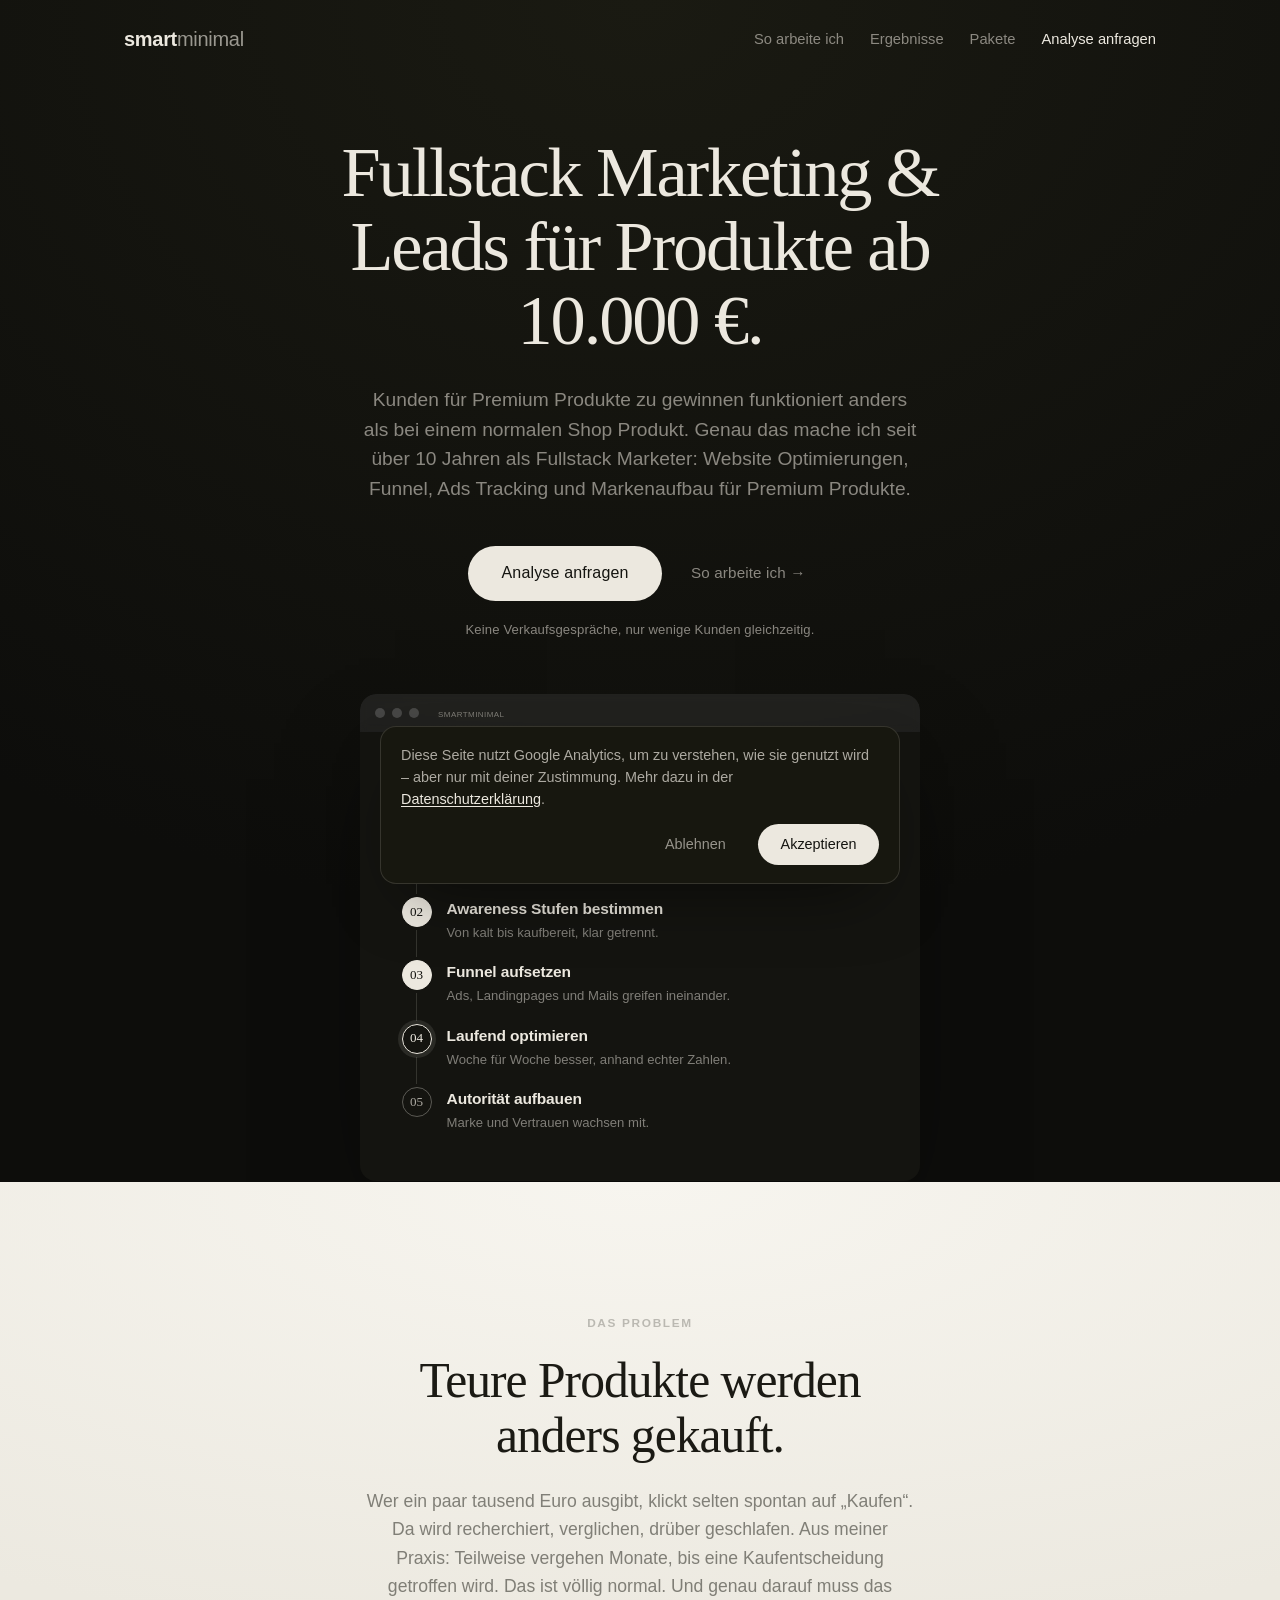
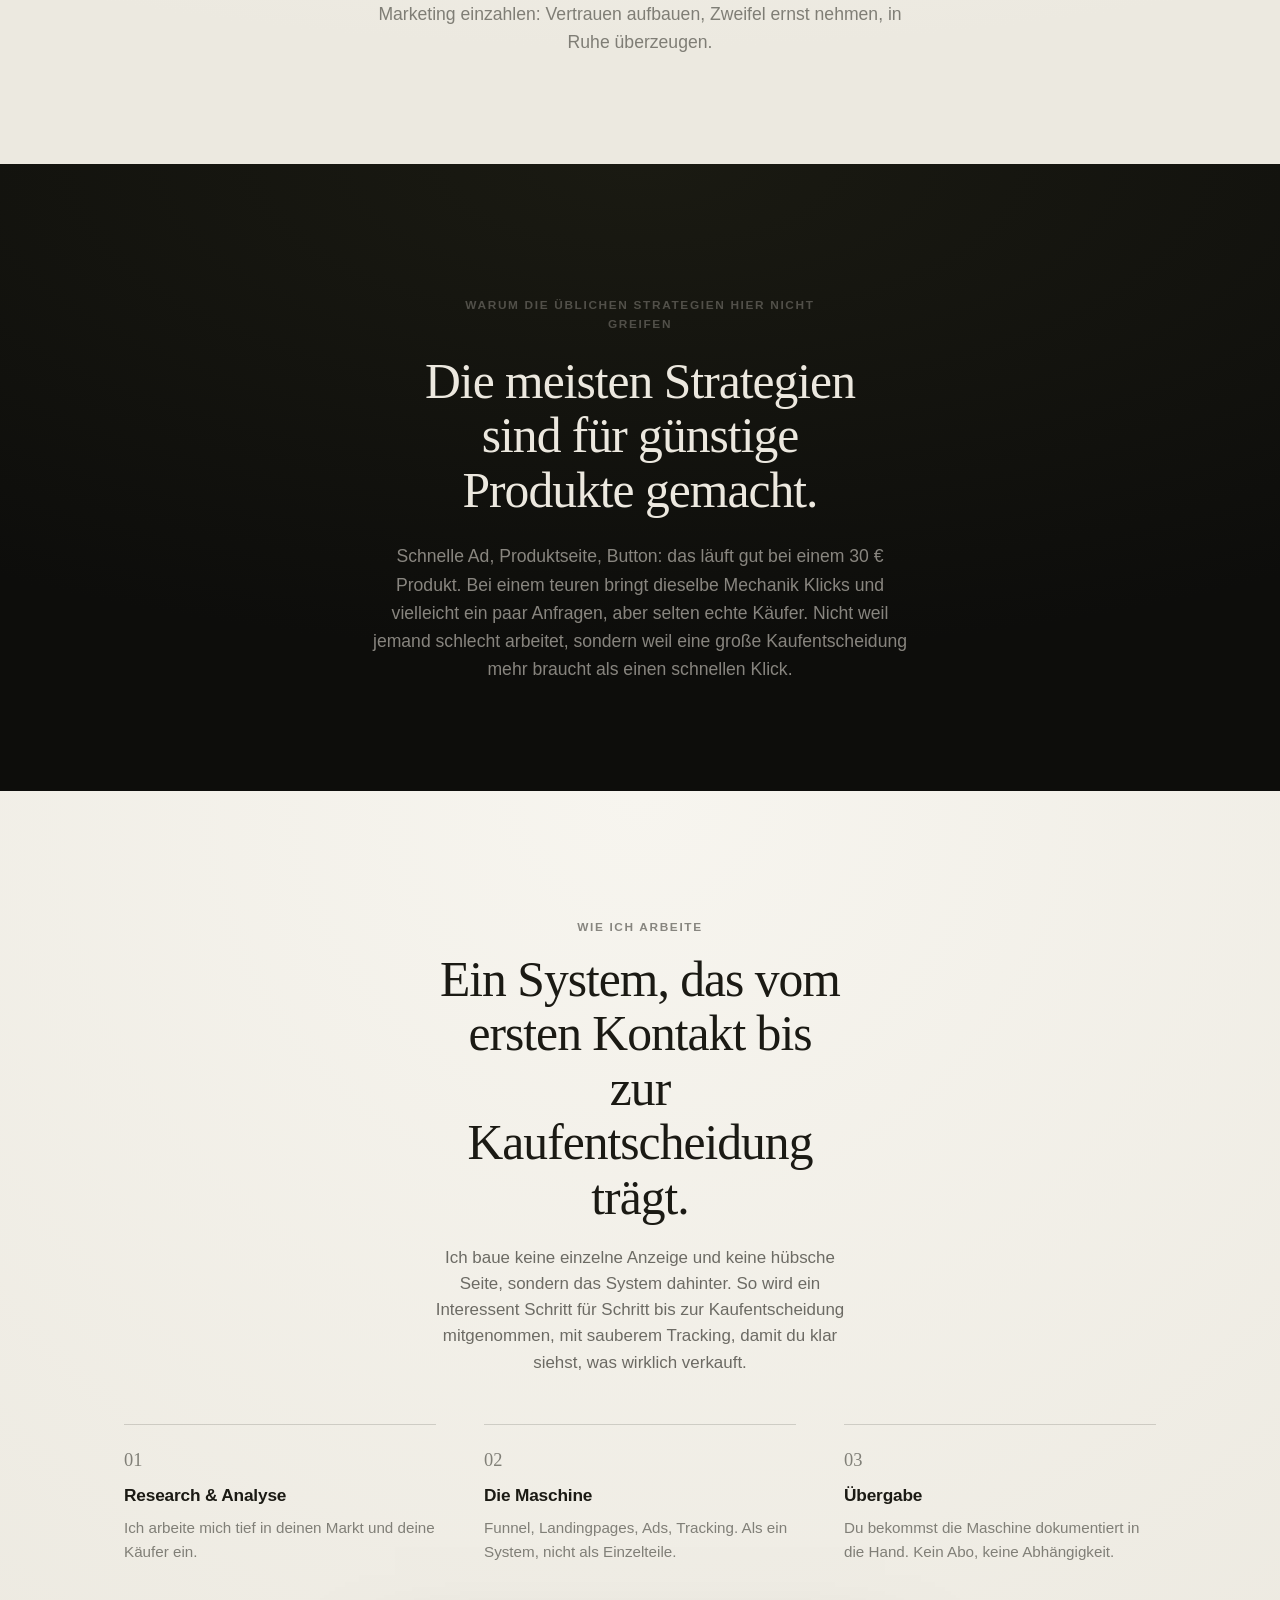
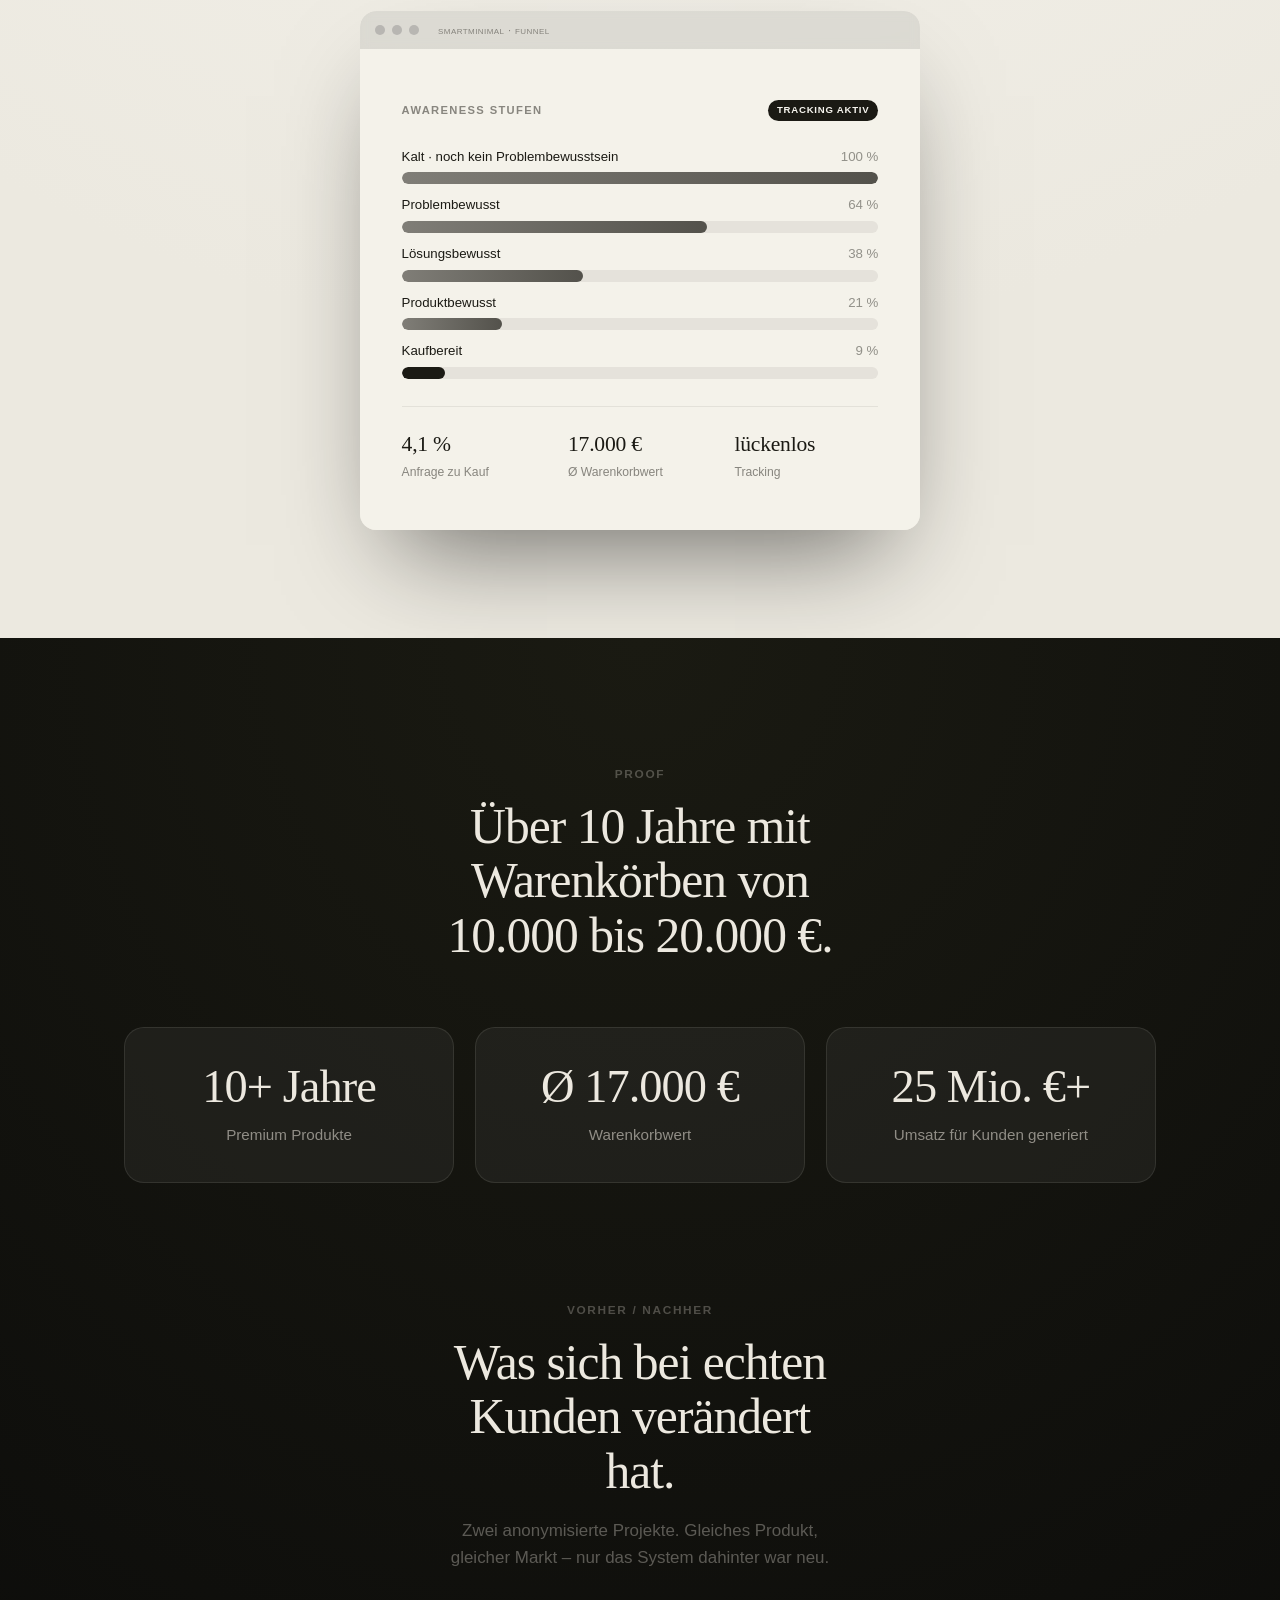
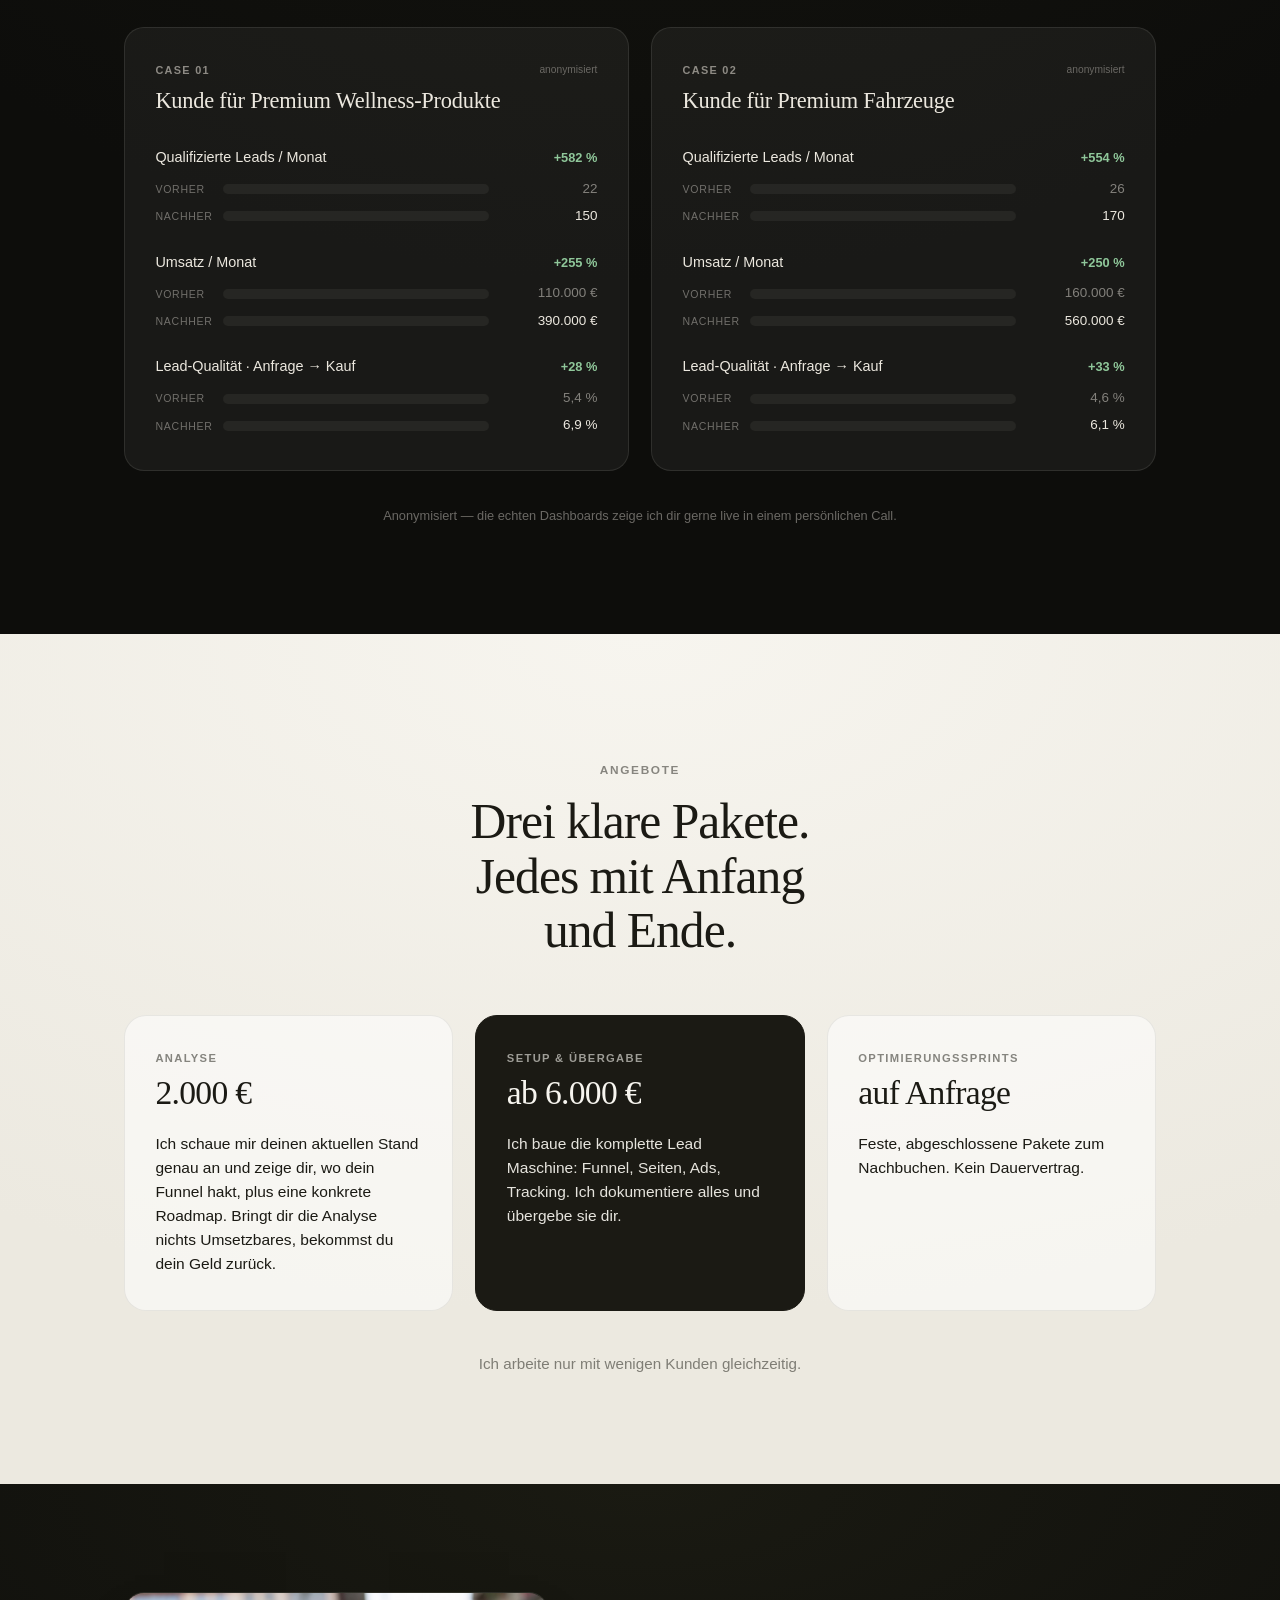
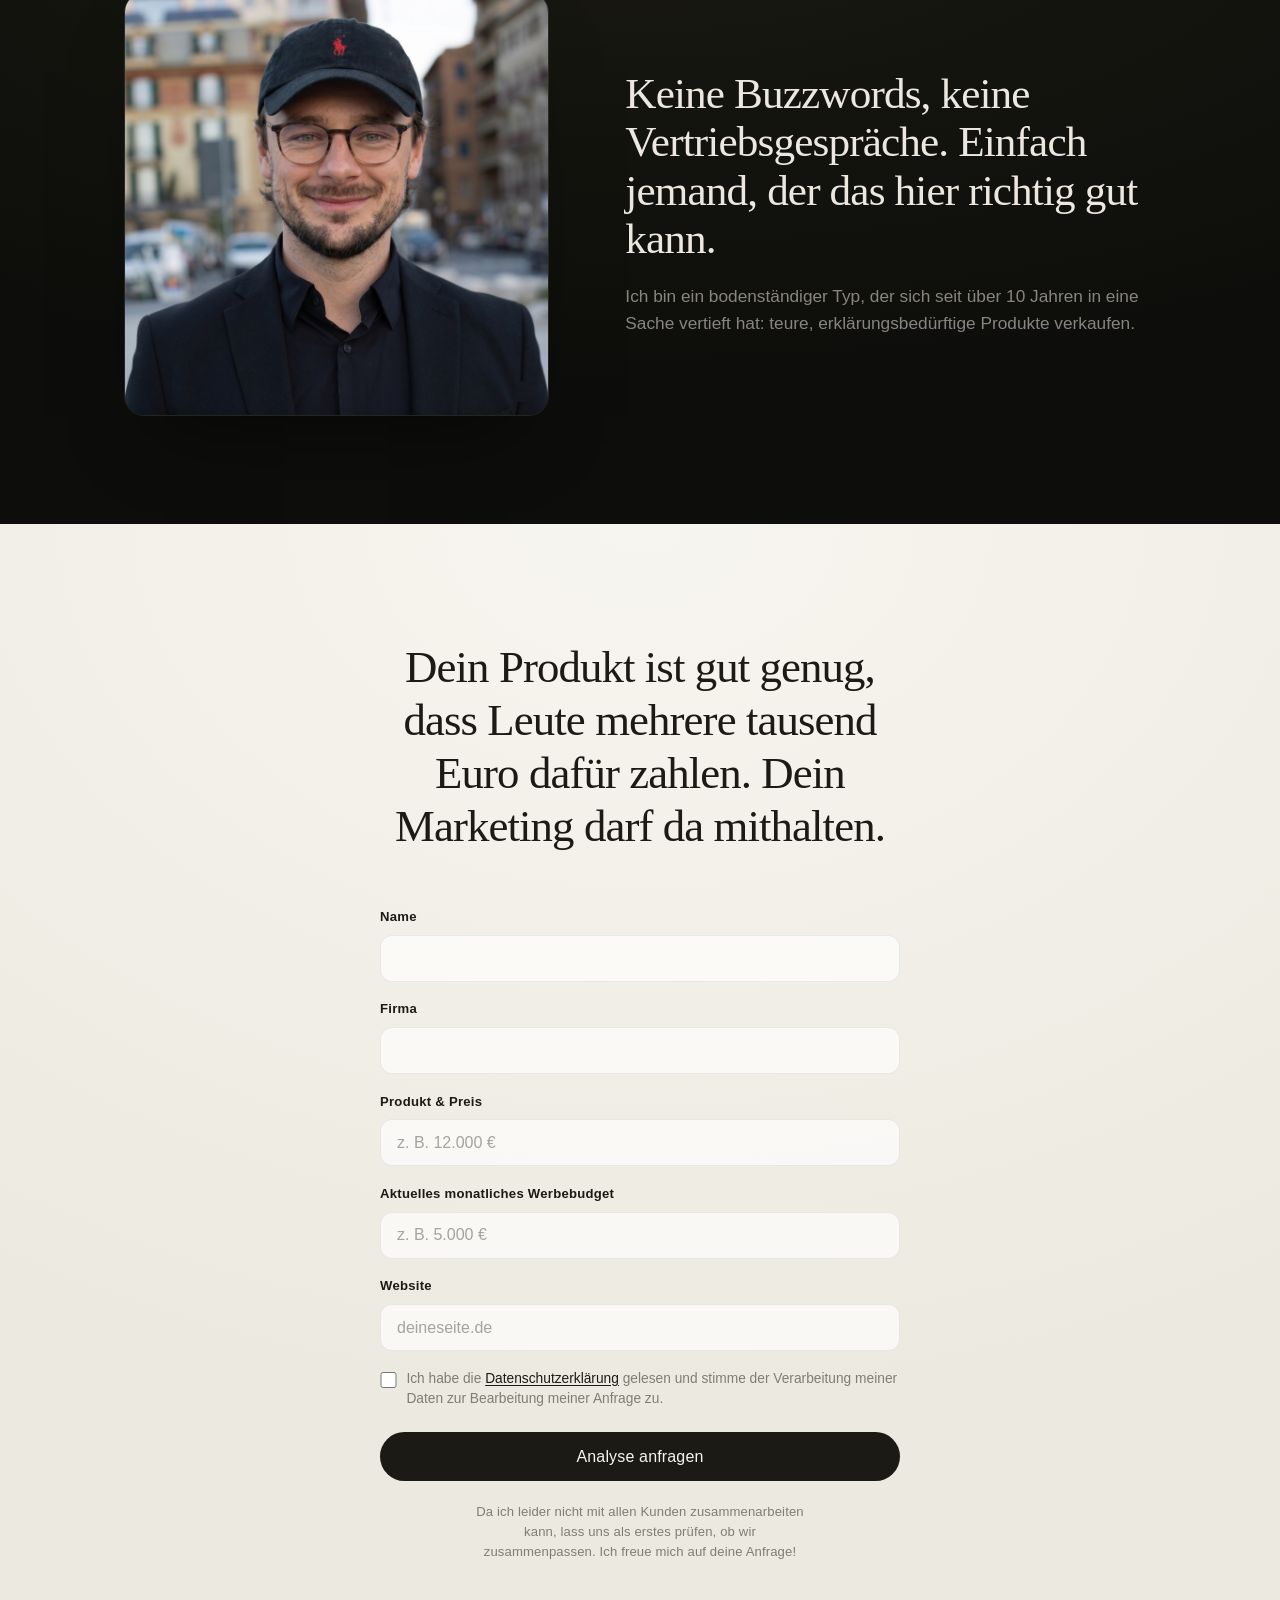
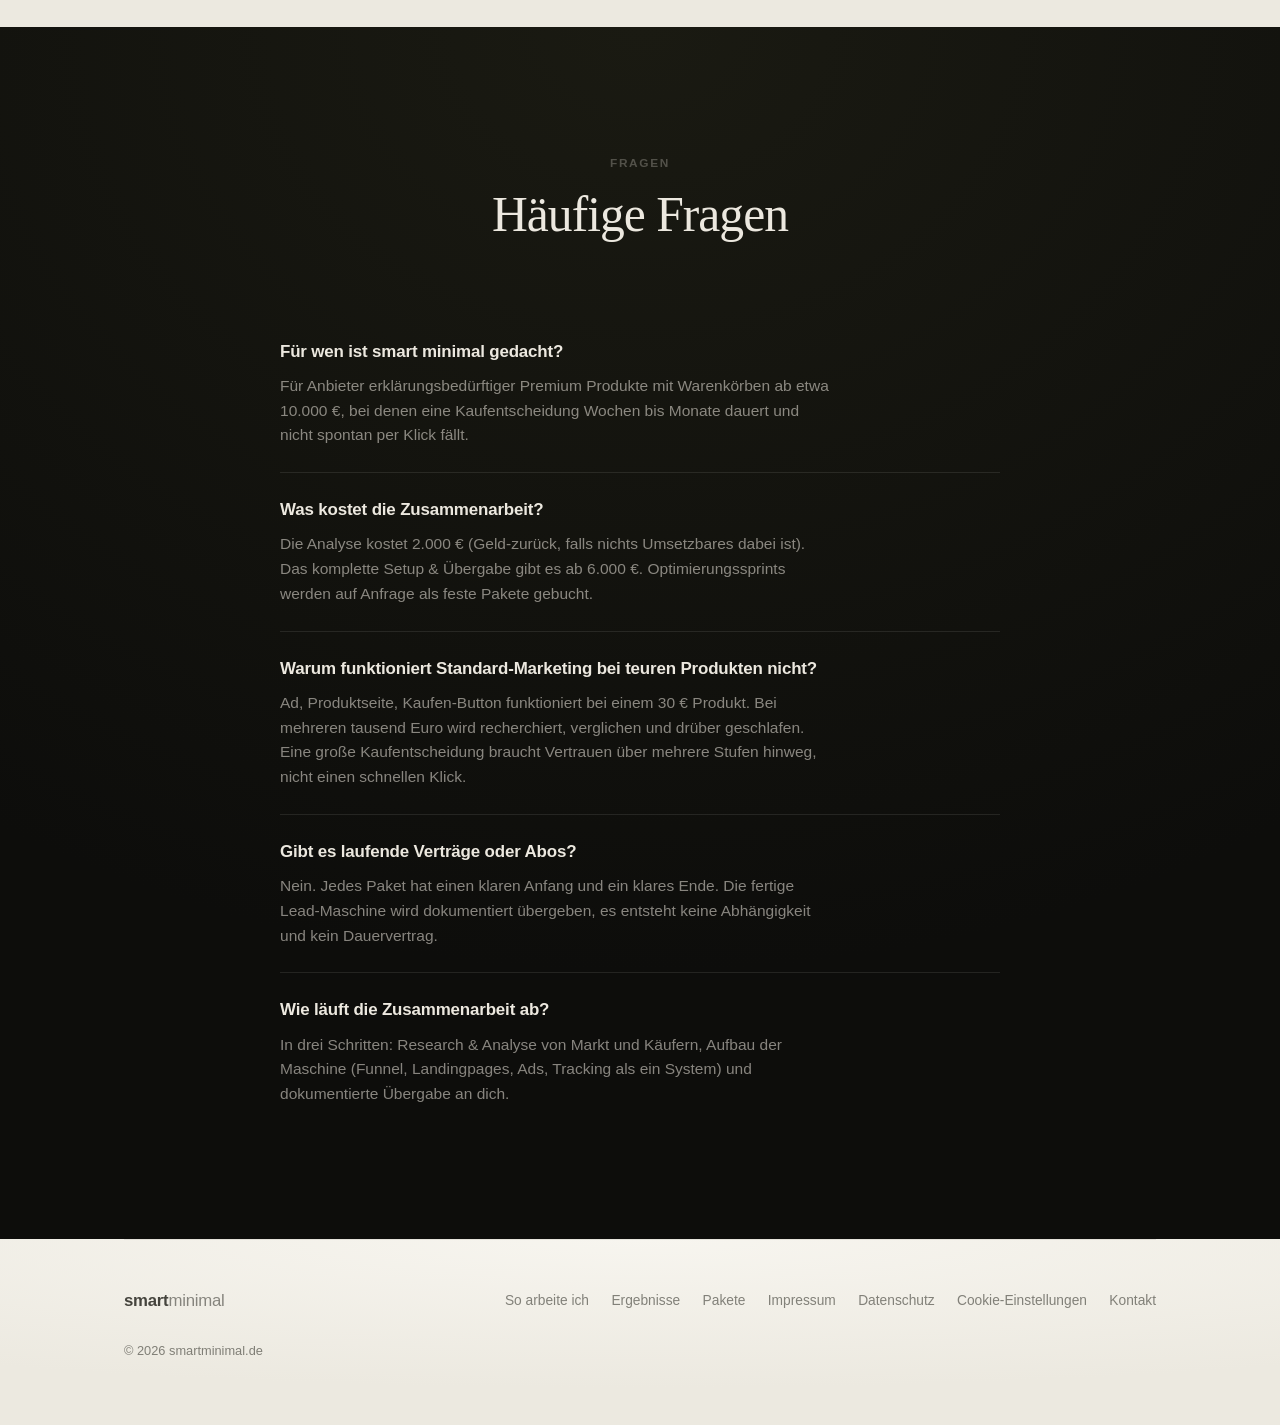
==== index.html @ e188d91b "Case-Studies: konservativere Leadzahlen + dazu passende Umsaetze - Leads konservativer: Wellness 22-" ====
<!DOCTYPE html>
<html lang="de">
  <head>
    <meta charset="UTF-8" />
    <meta name="viewport" content="width=device-width, initial-scale=1.0" />
    <title>smart minimal — Fullstack Marketing & Leads für Produkte ab 10.000 €</title>
    <meta
      name="description"
      content="Fullstack Marketing für Premium Produkte: Funnel, Ads, Tracking und Markenaufbau als ein System statt als Einzelteile. Seit über 10 Jahren auf Premium Produkte spezialisiert. Wenige Kunden, kein Anzug, keine Buzzwords."
    />
    <meta name="theme-color" content="#0d0d0b" />
    <meta name="author" content="Sergej Markwart" />
    <meta name="robots" content="index, follow, max-image-preview:large" />

    <meta property="og:type" content="website" />
    <meta property="og:site_name" content="smart minimal" />
    <meta property="og:locale" content="de_DE" />
    <meta property="og:title" content="smart minimal — Fullstack Marketing & Leads für Produkte ab 10.000 €" />
    <meta
      property="og:description"
      content="Premium Produkte verkaufen sich anders. Funnel, Ads, Tracking und Markenaufbau als ein System. Seit über 10 Jahren auf Premium Produkte spezialisiert."
    />
    <meta property="og:url" content="https://smartminimal.de/" />
    <meta property="og:image" content="https://smartminimal.de/assets/og.png" />
    <meta property="og:image:width" content="1200" />
    <meta property="og:image:height" content="630" />
    <meta property="og:image:alt" content="smart minimal — Fullstack Marketing & Leads für Produkte ab 10.000 €" />
    <meta name="twitter:card" content="summary_large_image" />
    <meta name="twitter:title" content="smart minimal — Fullstack Marketing & Leads für Produkte ab 10.000 €" />
    <meta name="twitter:description" content="Funnel, Ads, Tracking und Markenaufbau als ein System. Seit über 10 Jahren auf Premium Produkte spezialisiert." />
    <meta name="twitter:image" content="https://smartminimal.de/assets/og.png" />

    <link rel="canonical" href="https://smartminimal.de/" />

    <link rel="icon" href="/assets/favicon.svg" type="image/svg+xml" />
    <link rel="icon" href="/assets/favicon-32.png" sizes="32x32" type="image/png" />
    <link rel="apple-touch-icon" href="/assets/apple-touch-icon.png" />
    <link rel="manifest" href="/site.webmanifest" />

    <style>
      :root {
        --sans: -apple-system, "SF Pro Text", "Segoe UI", Roboto, Helvetica,
          Arial, sans-serif;
        --serif: "New York", "Iowan Old Style", "Palatino Linotype", Palatino,
          Georgia, ui-serif, serif;

        /* paper band */
        --p-ink: #1b1a14;
        --p-muted: rgba(27, 26, 20, 0.52);
        --p-line: rgba(27, 26, 20, 0.08);
        --p-card: rgba(255, 255, 255, 0.55);
        --p-bgc: #f7f5ef;

        /* dark band */
        --d-fg: #ece8df;
        --d-muted: rgba(236, 232, 223, 0.55);
        --d-line: rgba(236, 232, 223, 0.1);
        --d-card: rgba(255, 255, 255, 0.05);
        --d-bgc: #17170f;
      }

      * { box-sizing: border-box; margin: 0; padding: 0; }
      html { scroll-behavior: smooth; }
      body {
        background: #0d0d0b;
        font-family: var(--sans);
        -webkit-font-smoothing: antialiased;
        text-rendering: optimizeLegibility;
        line-height: 1.55;
        overflow-x: hidden;
      }

      .inner { max-width: 1080px; margin: 0 auto; padding: 0 24px; width: 100%; }

      /* ---------- Bands ---------- */
      .band { position: relative; }
      .band.dark {
        background: radial-gradient(120% 100% at 50% 0%, #1a1a12 0%, #0d0d0b 78%);
        color: var(--d-fg);
      }
      .band.paper {
        background: radial-gradient(120% 100% at 50% 0%, #f7f5ef 0%, #ece9e0 80%);
        color: var(--p-ink);
      }

      /* ---------- Logo wordmark ---------- */
      .logo {
        font-family: var(--sans);
        font-weight: 600;
        letter-spacing: -0.015em;
        user-select: none;
        text-decoration: none;
        color: inherit;
        display: inline-block;
      }
      .logo .soft { font-weight: 500; opacity: 0.62; }

      /* ---------- Nav ---------- */
      .nav {
        display: flex;
        align-items: center;
        justify-content: space-between;
        padding: 24px 0 0;
      }
      .nav .logo { font-size: 1.25rem; }
      .nav-links { display: flex; align-items: center; gap: 26px; font-size: 0.92rem; }
      .nav-links a { color: var(--d-muted); text-decoration: none; transition: color 0.2s ease; }
      .nav-links a:hover { color: var(--d-fg); }
      .nav-links a.nav-cta { color: var(--d-fg); font-weight: 500; }
      @media (max-width: 600px) { .nav-links .nav-text { display: none; } }

      /* ---------- Buttons ---------- */
      .btn {
        font-family: var(--sans);
        cursor: pointer;
        border: none;
        text-decoration: none;
        display: inline-flex;
        align-items: center;
        gap: 0.5rem;
        transition: transform 0.18s ease, opacity 0.2s ease;
        font-size: 1rem;
        font-weight: 500;
        letter-spacing: 0.01em;
        padding: 0.95rem 2.1rem;
        border-radius: 999px;
      }
      .btn:hover { transform: translateY(-1px); }
      .btn:active { transform: translateY(0); opacity: 0.9; }
      .btn-light { background: #ece8df; color: #141410; }
      .btn-dark { background: #1b1a14; color: #f7f5ef; }
      .btn-ghost {
        background: none;
        padding: 0.5rem 0.4rem;
        font-size: 0.95rem;
      }
      .ghost-on-dark { color: var(--d-muted); }
      .ghost-on-dark:hover { color: var(--d-fg); }
      .ghost-on-paper { color: var(--p-muted); }
      .ghost-on-paper:hover { color: var(--p-ink); }

      /* ---------- Hero ---------- */
      .hero { text-align: center; padding: 9vh 0 0; }
      .hero h1 {
        font-family: var(--serif);
        font-weight: 500;
        font-size: clamp(2.4rem, 6.4vw, 4.4rem);
        line-height: 1.05;
        letter-spacing: -0.03em;
        max-width: 18ch;
        margin: 0 auto;
      }
      .hero .lede {
        margin: 1.7rem auto 0;
        max-width: 52ch;
        font-size: clamp(1.05rem, 2.3vw, 1.2rem);
        color: var(--d-muted);
      }
      .cta-row {
        margin-top: 2.6rem;
        display: flex;
        align-items: center;
        justify-content: center;
        gap: 1.4rem;
        flex-wrap: wrap;
      }
      .cta-note { margin-top: 1.2rem; font-size: 0.82rem; color: var(--d-muted); letter-spacing: 0.01em; }
      .hero-mock { margin-top: 6vh; padding-bottom: 1px; display: flex; justify-content: center; }

      /* ---------- Browser window mock ---------- */
      .win {
        width: min(100%, 560px);
        border-radius: 16px;
        overflow: hidden;
        box-shadow: 0 50px 100px -35px rgba(0, 0, 0, 0.55);
      }
      .win-bar {
        height: 38px;
        display: flex;
        align-items: center;
        gap: 7px;
        padding: 0 15px;
        background: rgba(127, 127, 127, 0.16);
        backdrop-filter: blur(4px);
      }
      .win-bar i { width: 10px; height: 10px; border-radius: 50%; background: rgba(127, 127, 127, 0.4); }
      .win-url { margin-left: 12px; font-size: 11px; opacity: 0.45; font-variant: small-caps; letter-spacing: 0.04em; }

      .screen { padding: clamp(2rem, 5vw, 3.2rem) clamp(1.4rem, 4vw, 2.6rem) clamp(2rem, 4vw, 3rem); text-align: left; }
      .screen.light { background: #f4f2ea; color: #1b1a14; }
      .screen.dark { background: #141410; color: #ece8df; }

      /* ---------- System roadmap (hero mock) ---------- */
      .sys-head { display: flex; align-items: center; justify-content: space-between; margin-bottom: 1.7rem; }
      .sys-head .s-logo { font-size: 0.92rem; font-weight: 600; letter-spacing: -0.01em; opacity: 0.55; }
      .live { display: inline-flex; align-items: center; gap: 7px; font-size: 0.66rem; font-weight: 600; letter-spacing: 0.1em; text-transform: uppercase; color: rgba(236, 232, 223, 0.55); }
      .live .d { width: 7px; height: 7px; border-radius: 50%; background: #6fae7a; animation: pulse 2.6s ease-out infinite; }
      @keyframes pulse {
        0% { box-shadow: 0 0 0 0 rgba(111, 174, 122, 0.5); }
        70% { box-shadow: 0 0 0 7px rgba(111, 174, 122, 0); }
        100% { box-shadow: 0 0 0 0 rgba(111, 174, 122, 0); }
      }
      .road { display: flex; flex-direction: column; }
      .r-item { display: flex; gap: 15px; }
      .r-rail { display: flex; flex-direction: column; align-items: center; }
      .r-dot {
        width: 30px; height: 30px; border-radius: 50%; flex-shrink: 0;
        border: 1.5px solid rgba(236, 232, 223, 0.32);
        display: flex; align-items: center; justify-content: center;
        font-family: var(--serif); font-size: 0.82rem; color: rgba(236, 232, 223, 0.7);
      }
      .r-line { width: 1.5px; flex: 1; min-height: 15px; background: rgba(236, 232, 223, 0.15); margin: 3px 0; }
      .r-body { padding-bottom: 17px; }
      .r-item:last-child .r-body { padding-bottom: 0; }
      .r-title { font-size: 0.97rem; font-weight: 600; letter-spacing: -0.01em; }
      .r-sub { font-size: 0.82rem; color: rgba(236, 232, 223, 0.5); margin-top: 2px; }
      .r-item.done .r-dot { background: #ece8df; color: #141410; border-color: #ece8df; }
      .r-item.current .r-dot { border-color: #ece8df; color: #ece8df; box-shadow: 0 0 0 4px rgba(236, 232, 223, 0.1); }

      /* ---------- Funnel chart mock (section 4, light) ---------- */
      #how { padding-bottom: 12vh; }
      .mock-center { margin: 3rem auto 0; display: flex; justify-content: center; }
      .fchart-head { display: flex; align-items: center; justify-content: space-between; margin-bottom: 1.6rem; }
      .fchart-head .t { font-size: 0.7rem; font-weight: 600; text-transform: uppercase; letter-spacing: 0.12em; color: rgba(27, 26, 20, 0.5); }
      .tag-live { font-size: 0.6rem; font-weight: 600; letter-spacing: 0.08em; text-transform: uppercase; padding: 3px 9px; border-radius: 999px; background: #1b1a14; color: #f7f5ef; }
      .fbars { display: flex; flex-direction: column; gap: 11px; }
      .fbar .lab { display: flex; justify-content: space-between; align-items: baseline; gap: 12px; font-size: 0.83rem; margin-bottom: 5px; }
      .fbar .lab .k { color: #1b1a14; font-weight: 500; }
      .fbar .lab .v { color: rgba(27, 26, 20, 0.45); font-variant-numeric: tabular-nums; flex-shrink: 0; }
      .fbar .track { height: 12px; border-radius: 7px; background: rgba(27, 26, 20, 0.07); overflow: hidden; }
      .fbar .fill { height: 100%; border-radius: 7px; background: linear-gradient(90deg, rgba(27, 26, 20, 0.5), rgba(27, 26, 20, 0.72)); }
      .fbar.last .fill { background: #1b1a14; }
      .fchart-foot { display: flex; gap: 1.4rem; margin-top: 1.7rem; padding-top: 1.3rem; border-top: 1px solid rgba(27, 26, 20, 0.08); }
      .fchart-foot .stat { flex: 1; }
      .fchart-foot .stat .v { font-family: var(--serif); font-size: 1.35rem; font-weight: 500; letter-spacing: -0.01em; }
      .fchart-foot .stat .k { font-size: 0.76rem; color: rgba(27, 26, 20, 0.5); margin-top: 2px; }

      /* ---------- Portrait ---------- */
      .portrait {
        width: 100%; height: auto; aspect-ratio: 1 / 1; object-fit: cover; object-position: center;
        border-radius: 20px; border: 1px solid var(--d-line);
        box-shadow: 0 40px 80px -40px rgba(0, 0, 0, 0.65); display: block;
      }

      /* ---------- Statement sections ---------- */
      .statement { text-align: center; padding: 12vh 0; }
      .statement .sc-eyebrow { font-size: 0.74rem; font-weight: 600; text-transform: uppercase; letter-spacing: 0.14em; opacity: 0.5; margin-bottom: 1.3rem; }
      .statement h2 {
        font-family: var(--serif);
        font-weight: 500;
        font-size: clamp(2rem, 5vw, 3.1rem);
        letter-spacing: -0.02em;
        line-height: 1.1;
        max-width: 20ch;
        margin: 0 auto;
      }
      .statement p { margin: 1.5rem auto 0; max-width: 56ch; font-size: 1.1rem; line-height: 1.6; }
      .band.dark .statement p { color: var(--d-muted); }
      .band.paper .statement p { color: var(--p-muted); }

      /* ---------- Section heads ---------- */
      .section-head { text-align: center; max-width: 46ch; margin: 0 auto; padding-top: 12vh; }
      .section-head .sc-eyebrow { font-size: 0.74rem; font-weight: 600; text-transform: uppercase; letter-spacing: 0.14em; opacity: 0.5; margin-bottom: 1rem; }
      .section-head h2 { font-family: var(--serif); font-weight: 500; font-size: clamp(2rem, 5vw, 3.1rem); letter-spacing: -0.02em; line-height: 1.1; }
      .section-head p { margin: 1.2rem auto 0; max-width: 54ch; opacity: 0.62; font-size: 1.06rem; }
      .band.dark .section-head p { color: var(--d-muted); }

      /* ---------- Steps (how I work) ---------- */
      .steps { display: grid; grid-template-columns: repeat(3, 1fr); column-gap: clamp(1.6rem, 4vw, 3rem); padding: 3rem 0 0; }
      @media (max-width: 760px) { .steps { grid-template-columns: 1fr; row-gap: 1.8rem; } }
      .step { padding-top: 1.3rem; border-top: 1px solid rgba(27, 26, 20, 0.16); }
      .step .num { font-family: var(--serif); font-size: 1.15rem; font-weight: 500; color: var(--p-muted); font-variant-numeric: tabular-nums; }
      .step h3 { margin-top: 0.5rem; font-size: 1.08rem; font-weight: 600; letter-spacing: -0.01em; }
      .step p { margin-top: 0.45rem; color: var(--p-muted); font-size: 0.95rem; }

      /* ---------- Proof (stat cards) ---------- */
      .proof { padding-bottom: 12vh; }
      .stats { display: grid; grid-template-columns: repeat(3, 1fr); gap: 1.3rem; padding: 4rem 0 0; }
      @media (max-width: 760px) { .stats { grid-template-columns: 1fr; } }
      .stat-card { border: 1px solid var(--d-line); background: var(--d-card); border-radius: 20px; padding: 2.2rem 1.9rem; text-align: center; }
      .stat-card .v { font-family: var(--serif); font-weight: 500; font-size: clamp(2.2rem, 5vw, 2.9rem); letter-spacing: -0.02em; line-height: 1.05; }
      .stat-card .k { margin-top: 0.7rem; font-size: 0.95rem; color: var(--d-muted); }

      /* ---------- Offers (plan cards) ---------- */
      .pricing { padding: 0 0 12vh; }
      .plans { display: grid; grid-template-columns: repeat(3, 1fr); gap: 1.4rem; margin: 3.5rem auto 0; }
      @media (max-width: 820px) { .plans { grid-template-columns: 1fr; max-width: 460px; } }
      .plan { border: 1px solid var(--p-line); background: var(--p-card); border-radius: 22px; padding: 2.1rem 1.9rem; display: flex; flex-direction: column; }
      .plan.pro { background: #1b1a14; color: #f7f5ef; border-color: #1b1a14; }
      .plan .plan-name { font-size: 0.7rem; font-weight: 600; text-transform: uppercase; letter-spacing: 0.12em; color: var(--p-muted); }
      .plan.pro .plan-name { color: rgba(247, 245, 239, 0.6); }
      .plan .price { font-family: var(--serif); font-weight: 500; font-size: 2.1rem; letter-spacing: -0.02em; margin-top: 0.55rem; line-height: 1; }
      .plan .price small { font-family: var(--sans); font-size: 0.8rem; font-weight: 400; color: var(--p-muted); }
      .plan.pro .price small { color: rgba(247, 245, 239, 0.55); }
      .plan .plan-body { margin-top: 1.4rem; font-size: 0.97rem; line-height: 1.55; color: var(--p-ink); }
      .plan.pro .plan-body { color: rgba(247, 245, 239, 0.92); }
      .plan-spacer { flex: 1; }
      .offer-foot { text-align: center; margin-top: 2.6rem; font-size: 0.95rem; color: var(--p-muted); }

      /* ---------- Case studies (vorher / nachher) ---------- */
      .cases { display: grid; grid-template-columns: repeat(2, 1fr); gap: 1.4rem; margin-top: 3.5rem; }
      @media (max-width: 820px) { .cases { grid-template-columns: 1fr; } }
      .case-card { border: 1px solid var(--d-line); background: var(--d-card); border-radius: 20px; padding: 2.1rem 1.9rem; }
      .case-top { display: flex; align-items: center; justify-content: space-between; gap: 1rem; margin-bottom: 0.35rem; }
      .case-tag { font-size: 0.68rem; font-weight: 600; text-transform: uppercase; letter-spacing: 0.12em; color: var(--d-muted); }
      .case-anon { font-size: 0.64rem; color: rgba(236, 232, 223, 0.38); white-space: nowrap; }
      .case-title { font-family: var(--serif); font-weight: 500; font-size: 1.4rem; letter-spacing: -0.01em; margin-bottom: 1.7rem; }
      .metric { margin-top: 1.5rem; }
      .metric:first-of-type { margin-top: 0; }
      .metric-head { display: flex; align-items: baseline; justify-content: space-between; gap: 1rem; margin-bottom: 0.65rem; }
      .metric-name { font-size: 0.9rem; font-weight: 500; color: var(--d-fg); }
      .uplift { font-size: 0.8rem; font-weight: 600; color: #8fc79a; font-variant-numeric: tabular-nums; flex-shrink: 0; }
      .ba-row { display: flex; align-items: center; gap: 0.8rem; margin-bottom: 0.4rem; }
      .ba-row:last-child { margin-bottom: 0; }
      .ba-lab { width: 3.4rem; flex-shrink: 0; font-size: 0.66rem; text-transform: uppercase; letter-spacing: 0.07em; color: rgba(236, 232, 223, 0.42); }
      .ba-track { flex: 1; height: 10px; border-radius: 6px; background: rgba(236, 232, 223, 0.06); overflow: hidden; }
      .ba-fill { height: 100%; border-radius: 6px; }
      .ba-fill.before { background: rgba(236, 232, 223, 0.26); }
      .ba-fill.after { background: linear-gradient(90deg, #6fae7a, #9fd0a8); }
      .ba-val { width: 6rem; flex-shrink: 0; text-align: right; font-size: 0.84rem; font-variant-numeric: tabular-nums; color: var(--d-fg); }
      .ba-row.is-before .ba-val { color: rgba(236, 232, 223, 0.5); }
      .cases-note { text-align: center; margin-top: 2.2rem; font-size: 0.8rem; color: rgba(236, 232, 223, 0.42); }

      /* ---------- FAQ ---------- */
      .faq { max-width: 720px; margin: 4.5rem auto 0; }
      .faq-item { padding: 1.5rem 0; border-top: 1px solid rgba(27, 26, 20, 0.14); }
      .faq-item:first-child { border-top: none; }
      .faq-item h3 { font-size: 1.06rem; font-weight: 600; letter-spacing: -0.01em; color: var(--p-ink); }
      .faq-item p { margin-top: 0.55rem; color: var(--p-muted); font-size: 0.97rem; line-height: 1.6; max-width: 64ch; }
      .band.dark .faq-item { border-top-color: var(--d-line); }
      .band.dark .faq-item h3 { color: var(--d-fg); }
      .band.dark .faq-item p { color: var(--d-muted); }

      /* ---------- Who I am ---------- */
      .who { display: grid; grid-template-columns: 0.8fr 1fr; gap: clamp(2rem, 6vw, 5rem); align-items: center; padding: 12vh 0; }
      @media (max-width: 820px) { .who { grid-template-columns: 1fr; text-align: center; } .portrait { max-width: 360px; margin: 0 auto; } }
      .who h2 { font-family: var(--serif); font-weight: 500; font-size: clamp(1.9rem, 4.4vw, 2.7rem); line-height: 1.12; letter-spacing: -0.02em; }
      .who p { margin-top: 1.2rem; font-size: 1.08rem; line-height: 1.6; color: var(--d-muted); }

      /* ---------- Close + form ---------- */
      .closing { text-align: center; padding: 13vh 0 4rem; }
      .closing h2 {
        font-family: var(--serif); font-weight: 500;
        font-size: clamp(1.9rem, 4.8vw, 2.8rem);
        letter-spacing: -0.02em; line-height: 1.18;
        max-width: 24ch; margin: 0 auto;
      }
      .form-wrap { max-width: 520px; margin: 3.4rem auto 0; text-align: left; }
      .field { margin-bottom: 1.1rem; }
      .field label { display: block; font-size: 0.82rem; font-weight: 600; letter-spacing: 0.02em; color: var(--p-ink); margin-bottom: 0.45rem; }
      .field input {
        width: 100%; font-family: var(--sans); font-size: 1rem; color: var(--p-ink);
        background: rgba(255, 255, 255, 0.65);
        border: 1px solid var(--p-line); border-radius: 12px;
        padding: 0.85rem 1rem; transition: border-color 0.2s ease;
      }
      .field input::placeholder { color: rgba(27, 26, 20, 0.38); }
      .field input:focus { outline: none; border-color: rgba(27, 26, 20, 0.4); }
      .consent { margin: 0.3rem 0 1.4rem; }
      .consent label { display: flex; align-items: flex-start; gap: 0.6rem; font-size: 0.86rem; line-height: 1.5; color: var(--p-muted); cursor: pointer; }
      .consent input { margin-top: 0.18rem; width: 1.05rem; height: 1.05rem; flex-shrink: 0; accent-color: #1b1a14; cursor: pointer; }
      .consent a { color: var(--p-ink); text-underline-offset: 2px; }
      .form-submit { margin-top: 0.6rem; }
      .form-submit .btn { width: 100%; justify-content: center; }
      .closing .cta-note { color: var(--p-muted); margin-top: 1.3rem; max-width: 46ch; margin-left: auto; margin-right: auto; }

      /* ---------- Footer ---------- */
      footer { border-top: 1px solid var(--p-line); padding: 3rem 0 4rem; }
      .foot-row { display: flex; align-items: center; justify-content: space-between; flex-wrap: wrap; gap: 1rem; }
      .foot-row .logo { font-size: 1.05rem; opacity: 0.8; }
      .foot-links { display: flex; gap: 1.4rem; flex-wrap: wrap; font-size: 0.86rem; }
      .foot-links a { color: var(--p-muted); text-decoration: none; transition: color 0.2s ease; }
      .foot-links a:hover { color: var(--p-ink); }
      .copyright { margin-top: 1.7rem; font-size: 0.8rem; color: var(--p-muted); }
    </style>

    <script type="application/ld+json">
    {
      "@context": "https://schema.org",
      "@graph": [
        {
          "@type": "ProfessionalService",
          "@id": "https://smartminimal.de/#business",
          "name": "smart minimal",
          "alternateName": "smartminimal",
          "url": "https://smartminimal.de/",
          "image": "https://smartminimal.de/assets/og.png",
          "logo": "https://smartminimal.de/assets/icon.svg",
          "email": "markwart@smartminimal.de",
          "description": "Fullstack Marketing für Premium Produkte ab 10.000 €: Funnel, Ads, Tracking und Markenaufbau als ein System. Seit über 10 Jahren auf erklärungsbedürftige Premium Produkte spezialisiert.",
          "priceRange": "2.000 € – 6.000 €+",
          "areaServed": { "@type": "Country", "name": "Deutschland" },
          "address": {
            "@type": "PostalAddress",
            "streetAddress": "Litestr. 4",
            "postalCode": "48431",
            "addressLocality": "Rheine",
            "addressCountry": "DE"
          },
          "founder": { "@id": "https://smartminimal.de/#sergej" },
          "knowsAbout": ["Premium Marketing", "Funnel", "Performance Marketing", "Conversion Tracking", "Lead Generierung", "Markenaufbau"],
          "makesOffer": [
            {
              "@type": "Offer",
              "name": "Analyse",
              "price": "2000",
              "priceCurrency": "EUR",
              "description": "Analyse des aktuellen Funnels inkl. konkreter Roadmap. Geld-zurück, falls nichts Umsetzbares dabei ist.",
              "itemOffered": { "@type": "Service", "name": "Marketing- und Funnel-Analyse" }
            },
            {
              "@type": "Offer",
              "name": "Setup & Übergabe",
              "price": "6000",
              "priceCurrency": "EUR",
              "priceSpecification": {
                "@type": "PriceSpecification",
                "minPrice": "6000",
                "priceCurrency": "EUR"
              },
              "description": "Komplette Lead-Maschine: Funnel, Landingpages, Ads und Tracking. Dokumentiert und übergeben.",
              "itemOffered": { "@type": "Service", "name": "Aufbau einer Lead-Maschine" }
            },
            {
              "@type": "Offer",
              "name": "Optimierungssprints",
              "description": "Feste, abgeschlossene Optimierungspakete zum Nachbuchen. Kein Dauervertrag.",
              "itemOffered": { "@type": "Service", "name": "Optimierungssprints" }
            }
          ]
        },
        {
          "@type": "Person",
          "@id": "https://smartminimal.de/#sergej",
          "name": "Sergej Markwart",
          "image": "https://smartminimal.de/assets/sergej.jpg",
          "jobTitle": "Fullstack Marketer",
          "worksFor": { "@id": "https://smartminimal.de/#business" },
          "url": "https://smartminimal.de/"
        },
        {
          "@type": "WebSite",
          "@id": "https://smartminimal.de/#website",
          "url": "https://smartminimal.de/",
          "name": "smart minimal",
          "inLanguage": "de-DE",
          "publisher": { "@id": "https://smartminimal.de/#business" }
        },
        {
          "@type": "FAQPage",
          "@id": "https://smartminimal.de/#faq",
          "mainEntity": [
            {
              "@type": "Question",
              "name": "Für wen ist smart minimal gedacht?",
              "acceptedAnswer": {
                "@type": "Answer",
                "text": "Für Anbieter erklärungsbedürftiger Premium Produkte mit Warenkörben ab etwa 10.000 €, bei denen eine Kaufentscheidung Wochen bis Monate dauert und nicht spontan per Klick fällt."
              }
            },
            {
              "@type": "Question",
              "name": "Was kostet die Zusammenarbeit?",
              "acceptedAnswer": {
                "@type": "Answer",
                "text": "Die Analyse kostet 2.000 € (Geld-zurück, falls nichts Umsetzbares dabei ist). Das komplette Setup & Übergabe gibt es ab 6.000 €. Optimierungssprints werden auf Anfrage als feste Pakete gebucht."
              }
            },
            {
              "@type": "Question",
              "name": "Warum funktioniert Standard-Marketing bei teuren Produkten nicht?",
              "acceptedAnswer": {
                "@type": "Answer",
                "text": "Ad, Produktseite, Kaufen-Button funktioniert bei einem 30 € Produkt. Bei mehreren tausend Euro wird recherchiert, verglichen und drüber geschlafen. Eine große Kaufentscheidung braucht Vertrauen über mehrere Stufen hinweg, nicht einen schnellen Klick."
              }
            },
            {
              "@type": "Question",
              "name": "Gibt es laufende Verträge oder Abos?",
              "acceptedAnswer": {
                "@type": "Answer",
                "text": "Nein. Jedes Paket hat einen klaren Anfang und ein klares Ende. Die fertige Lead-Maschine wird dokumentiert übergeben, es entsteht keine Abhängigkeit und kein Dauervertrag."
              }
            },
            {
              "@type": "Question",
              "name": "Wie läuft die Zusammenarbeit ab?",
              "acceptedAnswer": {
                "@type": "Answer",
                "text": "In drei Schritten: Research & Analyse von Markt und Käufern, Aufbau der Maschine (Funnel, Landingpages, Ads, Tracking als ein System) und dokumentierte Übergabe an dich."
              }
            }
          ]
        }
      ]
    }
    </script>
  </head>
  <body>
    <!-- ===================== 1 · HERO (dark) ===================== -->
    <div class="band dark">
      <div class="inner">
        <nav class="nav">
          <a class="logo" href="/" aria-label="smartminimal">smart<span class="soft">minimal</span></a>
          <div class="nav-links">
            <a class="nav-text" href="#how">So arbeite ich</a>
            <a class="nav-text" href="#ergebnisse">Ergebnisse</a>
            <a class="nav-text" href="#pakete">Pakete</a>
            <a class="nav-cta" href="#anfrage">Analyse anfragen</a>
          </div>
        </nav>

        <header class="hero">
          <h1>Fullstack Marketing &amp; Leads für Produkte ab 10.000 €.</h1>
          <p class="lede">
            Kunden für Premium Produkte zu gewinnen funktioniert anders als bei
            einem normalen Shop Produkt. Genau das mache ich seit über 10 Jahren
            als Fullstack Marketer: Website Optimierungen, Funnel, Ads Tracking
            und Markenaufbau für Premium Produkte.
          </p>
          <div class="cta-row">
            <a class="btn btn-light" href="#anfrage">Analyse anfragen</a>
            <a class="btn btn-ghost ghost-on-dark" href="#how">So arbeite ich →</a>
          </div>
          <p class="cta-note">Keine Verkaufsgespräche, nur wenige Kunden gleichzeitig.</p>

          <div class="hero-mock">
            <div class="win">
              <div class="win-bar"><i></i><i></i><i></i><span class="win-url">smartminimal</span></div>
              <div class="screen dark">
                <div class="sys-head">
                  <span class="s-logo">smart<span style="opacity:.62;font-weight:500">minimal</span></span>
                  <span class="live"><span class="d"></span>System läuft</span>
                </div>
                <div class="road">
                  <div class="r-item done">
                    <div class="r-rail"><span class="r-dot">01</span><span class="r-line"></span></div>
                    <div class="r-body"><div class="r-title">Grundlage &amp; Tracking</div><div class="r-sub">Sauber aufgesetzt, jeder Schritt messbar.</div></div>
                  </div>
                  <div class="r-item done">
                    <div class="r-rail"><span class="r-dot">02</span><span class="r-line"></span></div>
                    <div class="r-body"><div class="r-title">Awareness Stufen bestimmen</div><div class="r-sub">Von kalt bis kaufbereit, klar getrennt.</div></div>
                  </div>
                  <div class="r-item done">
                    <div class="r-rail"><span class="r-dot">03</span><span class="r-line"></span></div>
                    <div class="r-body"><div class="r-title">Funnel aufsetzen</div><div class="r-sub">Ads, Landingpages und Mails greifen ineinander.</div></div>
                  </div>
                  <div class="r-item current">
                    <div class="r-rail"><span class="r-dot">04</span><span class="r-line"></span></div>
                    <div class="r-body"><div class="r-title">Laufend optimieren</div><div class="r-sub">Woche für Woche besser, anhand echter Zahlen.</div></div>
                  </div>
                  <div class="r-item">
                    <div class="r-rail"><span class="r-dot">05</span></div>
                    <div class="r-body"><div class="r-title">Autorität aufbauen</div><div class="r-sub">Marke und Vertrauen wachsen mit.</div></div>
                  </div>
                </div>
              </div>
            </div>
          </div>
        </header>
      </div>
    </div>

    <!-- ===================== 2 · DAS PROBLEM (paper) ===================== -->
    <div class="band paper">
      <div class="inner">
        <div class="statement">
          <p class="sc-eyebrow">Das Problem</p>
          <h2>Teure Produkte werden anders gekauft.</h2>
          <p>
            Wer ein paar tausend Euro ausgibt, klickt selten spontan auf „Kaufen“.
            Da wird recherchiert, verglichen, drüber geschlafen. Aus meiner Praxis:
            Teilweise vergehen Monate, bis eine Kaufentscheidung getroffen wird.
            Das ist völlig normal. Und genau darauf muss das Marketing einzahlen:
            Vertrauen aufbauen, Zweifel ernst nehmen, in Ruhe überzeugen.
          </p>
        </div>
      </div>
    </div>

    <!-- ===================== 3 · WARUM STRATEGIEN NICHT GREIFEN (dark) ===================== -->
    <div class="band dark">
      <div class="inner">
        <div class="statement">
          <p class="sc-eyebrow">Warum die üblichen Strategien hier nicht greifen</p>
          <h2>Die meisten Strategien sind für günstige Produkte gemacht.</h2>
          <p>
            Schnelle Ad, Produktseite, Button: das läuft gut bei einem 30 € Produkt.
            Bei einem teuren bringt dieselbe Mechanik Klicks und vielleicht ein paar
            Anfragen, aber selten echte Käufer. Nicht weil jemand schlecht arbeitet,
            sondern weil eine große Kaufentscheidung mehr braucht als einen schnellen Klick.
          </p>
        </div>
      </div>
    </div>

    <!-- ===================== 4 · WIE ICH ARBEITE (paper) ===================== -->
    <div class="band paper" id="how">
      <div class="inner">
        <div class="section-head">
          <p class="sc-eyebrow">Wie ich arbeite</p>
          <h2>Ein System, das vom ersten Kontakt bis zur Kaufentscheidung trägt.</h2>
          <p>
            Ich baue keine einzelne Anzeige und keine hübsche Seite, sondern das
            System dahinter. So wird ein Interessent Schritt für Schritt bis zur
            Kaufentscheidung mitgenommen, mit sauberem Tracking, damit du klar
            siehst, was wirklich verkauft.
          </p>
        </div>
        <div class="steps">
          <div class="step">
            <div class="num">01</div>
            <h3>Research &amp; Analyse</h3>
            <p>Ich arbeite mich tief in deinen Markt und deine Käufer ein.</p>
          </div>
          <div class="step">
            <div class="num">02</div>
            <h3>Die Maschine</h3>
            <p>Funnel, Landingpages, Ads, Tracking. Als ein System, nicht als Einzelteile.</p>
          </div>
          <div class="step">
            <div class="num">03</div>
            <h3>Übergabe</h3>
            <p>Du bekommst die Maschine dokumentiert in die Hand. Kein Abo, keine Abhängigkeit.</p>
          </div>
        </div>

        <div class="mock-center">
          <div class="win">
            <div class="win-bar"><i></i><i></i><i></i><span class="win-url">smartminimal · funnel</span></div>
            <div class="screen light">
              <div class="fchart-head">
                <span class="t">Awareness Stufen</span>
                <span class="tag-live">Tracking aktiv</span>
              </div>
              <div class="fbars">
                <div class="fbar">
                  <div class="lab"><span class="k">Kalt · noch kein Problembewusstsein</span><span class="v">100 %</span></div>
                  <div class="track"><div class="fill" style="width:100%"></div></div>
                </div>
                <div class="fbar">
                  <div class="lab"><span class="k">Problembewusst</span><span class="v">64 %</span></div>
                  <div class="track"><div class="fill" style="width:64%"></div></div>
                </div>
                <div class="fbar">
                  <div class="lab"><span class="k">Lösungsbewusst</span><span class="v">38 %</span></div>
                  <div class="track"><div class="fill" style="width:38%"></div></div>
                </div>
                <div class="fbar">
                  <div class="lab"><span class="k">Produktbewusst</span><span class="v">21 %</span></div>
                  <div class="track"><div class="fill" style="width:21%"></div></div>
                </div>
                <div class="fbar last">
                  <div class="lab"><span class="k">Kaufbereit</span><span class="v">9 %</span></div>
                  <div class="track"><div class="fill" style="width:9%"></div></div>
                </div>
              </div>
              <div class="fchart-foot">
                <div class="stat"><div class="v">4,1 %</div><div class="k">Anfrage zu Kauf</div></div>
                <div class="stat"><div class="v">17.000 €</div><div class="k">Ø Warenkorbwert</div></div>
                <div class="stat"><div class="v">lückenlos</div><div class="k">Tracking</div></div>
              </div>
            </div>
          </div>
        </div>
      </div>
    </div>

    <!-- ===================== 5 · PROOF (dark) ===================== -->
    <div class="band dark" id="ergebnisse">
      <div class="inner">
        <div class="proof">
          <div class="section-head">
            <p class="sc-eyebrow">Proof</p>
            <h2>Über 10 Jahre mit Warenkörben von 10.000&nbsp;bis&nbsp;20.000&nbsp;€.</h2>
          </div>
          <div class="stats">
            <div class="stat-card">
              <div class="v">10+ Jahre</div>
              <div class="k">Premium Produkte</div>
            </div>
            <div class="stat-card">
              <div class="v">Ø 17.000 €</div>
              <div class="k">Warenkorbwert</div>
            </div>
            <div class="stat-card">
              <div class="v">25 Mio. €+</div>
              <div class="k">Umsatz für Kunden generiert</div>
            </div>
          </div>

          <div class="section-head" style="padding-top: 11vh">
            <p class="sc-eyebrow">Vorher / Nachher</p>
            <h2>Was sich bei echten Kunden verändert hat.</h2>
            <p>Zwei anonymisierte Projekte. Gleiches Produkt, gleicher Markt – nur das System dahinter war neu.</p>
          </div>

          <div class="cases">
            <div class="case-card">
              <div class="case-top">
                <span class="case-tag">Case 01</span>
                <span class="case-anon">anonymisiert</span>
              </div>
              <div class="case-title">Kunde für Premium Wellness-Produkte</div>

              <div class="metric">
                <div class="metric-head"><span class="metric-name">Qualifizierte Leads / Monat</span><span class="uplift">+582 %</span></div>
                <div class="ba-row is-before"><span class="ba-lab">Vorher</span><span class="ba-track"><span class="ba-fill before" style="width:15%"></span></span><span class="ba-val">22</span></div>
                <div class="ba-row"><span class="ba-lab">Nachher</span><span class="ba-track"><span class="ba-fill after" style="width:100%"></span></span><span class="ba-val">150</span></div>
              </div>
              <div class="metric">
                <div class="metric-head"><span class="metric-name">Umsatz / Monat</span><span class="uplift">+255 %</span></div>
                <div class="ba-row is-before"><span class="ba-lab">Vorher</span><span class="ba-track"><span class="ba-fill before" style="width:28%"></span></span><span class="ba-val">110.000 €</span></div>
                <div class="ba-row"><span class="ba-lab">Nachher</span><span class="ba-track"><span class="ba-fill after" style="width:100%"></span></span><span class="ba-val">390.000 €</span></div>
              </div>
              <div class="metric">
                <div class="metric-head"><span class="metric-name">Lead-Qualität · Anfrage → Kauf</span><span class="uplift">+28 %</span></div>
                <div class="ba-row is-before"><span class="ba-lab">Vorher</span><span class="ba-track"><span class="ba-fill before" style="width:78%"></span></span><span class="ba-val">5,4 %</span></div>
                <div class="ba-row"><span class="ba-lab">Nachher</span><span class="ba-track"><span class="ba-fill after" style="width:100%"></span></span><span class="ba-val">6,9 %</span></div>
              </div>
            </div>

            <div class="case-card">
              <div class="case-top">
                <span class="case-tag">Case 02</span>
                <span class="case-anon">anonymisiert</span>
              </div>
              <div class="case-title">Kunde für Premium Fahrzeuge</div>

              <div class="metric">
                <div class="metric-head"><span class="metric-name">Qualifizierte Leads / Monat</span><span class="uplift">+554 %</span></div>
                <div class="ba-row is-before"><span class="ba-lab">Vorher</span><span class="ba-track"><span class="ba-fill before" style="width:15%"></span></span><span class="ba-val">26</span></div>
                <div class="ba-row"><span class="ba-lab">Nachher</span><span class="ba-track"><span class="ba-fill after" style="width:100%"></span></span><span class="ba-val">170</span></div>
              </div>
              <div class="metric">
                <div class="metric-head"><span class="metric-name">Umsatz / Monat</span><span class="uplift">+250 %</span></div>
                <div class="ba-row is-before"><span class="ba-lab">Vorher</span><span class="ba-track"><span class="ba-fill before" style="width:29%"></span></span><span class="ba-val">160.000 €</span></div>
                <div class="ba-row"><span class="ba-lab">Nachher</span><span class="ba-track"><span class="ba-fill after" style="width:100%"></span></span><span class="ba-val">560.000 €</span></div>
              </div>
              <div class="metric">
                <div class="metric-head"><span class="metric-name">Lead-Qualität · Anfrage → Kauf</span><span class="uplift">+33 %</span></div>
                <div class="ba-row is-before"><span class="ba-lab">Vorher</span><span class="ba-track"><span class="ba-fill before" style="width:75%"></span></span><span class="ba-val">4,6 %</span></div>
                <div class="ba-row"><span class="ba-lab">Nachher</span><span class="ba-track"><span class="ba-fill after" style="width:100%"></span></span><span class="ba-val">6,1 %</span></div>
              </div>
            </div>
          </div>

          <p class="cases-note">Anonymisiert — die echten Dashboards zeige ich dir gerne live in einem persönlichen Call.</p>
        </div>
      </div>
    </div>

    <!-- ===================== 6 · ANGEBOTE (paper) ===================== -->
    <div class="band paper" id="pakete">
      <div class="inner">
        <div class="pricing">
          <div class="section-head" style="padding-top: 12vh">
            <p class="sc-eyebrow">Angebote</p>
            <h2>Drei klare Pakete. Jedes mit Anfang und Ende.</h2>
          </div>
          <div class="plans">
            <div class="plan">
              <div class="plan-name">Analyse</div>
              <div class="price">2.000 €</div>
              <div class="plan-body">
                Ich schaue mir deinen aktuellen Stand genau an und zeige dir, wo
                dein Funnel hakt, plus eine konkrete Roadmap. Bringt dir die Analyse
                nichts Umsetzbares, bekommst du dein Geld zurück.
              </div>
            </div>
            <div class="plan pro">
              <div class="plan-name">Setup &amp; Übergabe</div>
              <div class="price">ab 6.000 €</div>
              <div class="plan-body">
                Ich baue die komplette Lead Maschine: Funnel, Seiten, Ads,
                Tracking. Ich dokumentiere alles und übergebe sie dir.
              </div>
            </div>
            <div class="plan">
              <div class="plan-name">Optimierungssprints</div>
              <div class="price">auf Anfrage</div>
              <div class="plan-body">
                Feste, abgeschlossene Pakete zum Nachbuchen. Kein Dauervertrag.
              </div>
            </div>
          </div>
          <p class="offer-foot">Ich arbeite nur mit wenigen Kunden gleichzeitig.</p>
        </div>
      </div>
    </div>

    <!-- ===================== 7 · WER ICH BIN (dark) ===================== -->
    <div class="band dark">
      <div class="inner">
        <div class="who">
          <img class="portrait" src="assets/sergej.jpg" alt="Sergej Markwart" width="900" height="900" />
          <div class="who-copy">
            <h2>Keine Buzzwords, keine Vertriebsgespräche. Einfach jemand, der das hier richtig gut kann.</h2>
            <p>
              Ich bin ein bodenständiger Typ, der sich seit über 10 Jahren in eine
              Sache vertieft hat: teure, erklärungsbedürftige Produkte verkaufen.
            </p>
          </div>
        </div>
      </div>
    </div>

    <!-- ===================== 8 · CLOSE + FORM (paper) ===================== -->
    <div class="band paper" id="anfrage">
      <div class="inner">
        <div class="closing">
          <h2>Dein Produkt ist gut genug, dass Leute mehrere tausend Euro dafür zahlen. Dein Marketing darf da mithalten.</h2>

          <form class="form-wrap" action="https://formspree.io/f/xojzqrpz" method="POST">
            <input type="hidden" name="_subject" value="Neue Anfrage über smartminimal.de" />
            <input type="hidden" name="_next" value="https://smartminimal.de/danke.html" />
            <div class="field">
              <label for="name">Name</label>
              <input id="name" name="name" type="text" required />
            </div>
            <div class="field">
              <label for="firma">Firma</label>
              <input id="firma" name="firma" type="text" />
            </div>
            <div class="field">
              <label for="produkt">Produkt &amp; Preis</label>
              <input id="produkt" name="produkt" type="text" placeholder="z. B. 12.000 €" required />
            </div>
            <div class="field">
              <label for="budget">Aktuelles monatliches Werbebudget</label>
              <input id="budget" name="budget" type="text" placeholder="z. B. 5.000 €" />
            </div>
            <div class="field">
              <label for="website">Website</label>
              <input id="website" name="website" type="text" placeholder="deineseite.de" />
            </div>
            <div class="consent">
              <label>
                <input type="checkbox" name="datenschutz" value="zugestimmt" required />
                <span>Ich habe die <a href="/datenschutz.html" target="_blank" rel="noopener">Datenschutzerklärung</a> gelesen und stimme der Verarbeitung meiner Daten zur Bearbeitung meiner Anfrage zu.</span>
              </label>
            </div>
            <div class="field form-submit">
              <button class="btn btn-dark" type="submit">Analyse anfragen</button>
            </div>
          </form>

          <p class="cta-note">
            Da ich leider nicht mit allen Kunden zusammenarbeiten kann, lass uns
            als erstes prüfen, ob wir zusammenpassen. Ich freue mich auf deine
            Anfrage!
          </p>
        </div>
      </div>
    </div>

    <!-- ===================== 9 · FAQ (dark) ===================== -->
    <div class="band dark" style="padding-bottom: 12vh">
      <div class="inner">
        <div class="section-head">
          <p class="sc-eyebrow">Fragen</p>
          <h2>Häufige Fragen</h2>
        </div>
        <div class="faq">
          <div class="faq-item">
            <h3>Für wen ist smart minimal gedacht?</h3>
            <p>Für Anbieter erklärungsbedürftiger Premium Produkte mit Warenkörben ab etwa 10.000&nbsp;€, bei denen eine Kaufentscheidung Wochen bis Monate dauert und nicht spontan per Klick fällt.</p>
          </div>
          <div class="faq-item">
            <h3>Was kostet die Zusammenarbeit?</h3>
            <p>Die Analyse kostet 2.000&nbsp;€ (Geld-zurück, falls nichts Umsetzbares dabei ist). Das komplette Setup &amp; Übergabe gibt es ab 6.000&nbsp;€. Optimierungssprints werden auf Anfrage als feste Pakete gebucht.</p>
          </div>
          <div class="faq-item">
            <h3>Warum funktioniert Standard-Marketing bei teuren Produkten nicht?</h3>
            <p>Ad, Produktseite, Kaufen-Button funktioniert bei einem 30&nbsp;€ Produkt. Bei mehreren tausend Euro wird recherchiert, verglichen und drüber geschlafen. Eine große Kaufentscheidung braucht Vertrauen über mehrere Stufen hinweg, nicht einen schnellen Klick.</p>
          </div>
          <div class="faq-item">
            <h3>Gibt es laufende Verträge oder Abos?</h3>
            <p>Nein. Jedes Paket hat einen klaren Anfang und ein klares Ende. Die fertige Lead-Maschine wird dokumentiert übergeben, es entsteht keine Abhängigkeit und kein Dauervertrag.</p>
          </div>
          <div class="faq-item">
            <h3>Wie läuft die Zusammenarbeit ab?</h3>
            <p>In drei Schritten: Research &amp; Analyse von Markt und Käufern, Aufbau der Maschine (Funnel, Landingpages, Ads, Tracking als ein System) und dokumentierte Übergabe an dich.</p>
          </div>
        </div>
      </div>
    </div>

    <!-- ===================== 10 · FOOTER (paper) ===================== -->
    <div class="band paper">
      <div class="inner">
        <footer>
          <div class="foot-row">
            <a class="logo" href="/" aria-label="smartminimal">smart<span class="soft">minimal</span></a>
            <div class="foot-links">
              <a href="#how">So arbeite ich</a>
              <a href="#ergebnisse">Ergebnisse</a>
              <a href="#pakete">Pakete</a>
              <a href="/impressum.html">Impressum</a>
              <a href="/datenschutz.html">Datenschutz</a>
              <a href="#" data-consent-open>Cookie-Einstellungen</a>
              <a href="mailto:markwart@smartminimal.de">Kontakt</a>
            </div>
          </div>
          <p class="copyright">© 2026 smartminimal.de</p>
        </footer>
      </div>
    </div>

    <script src="/consent.js" defer></script>
  </body>
</html>
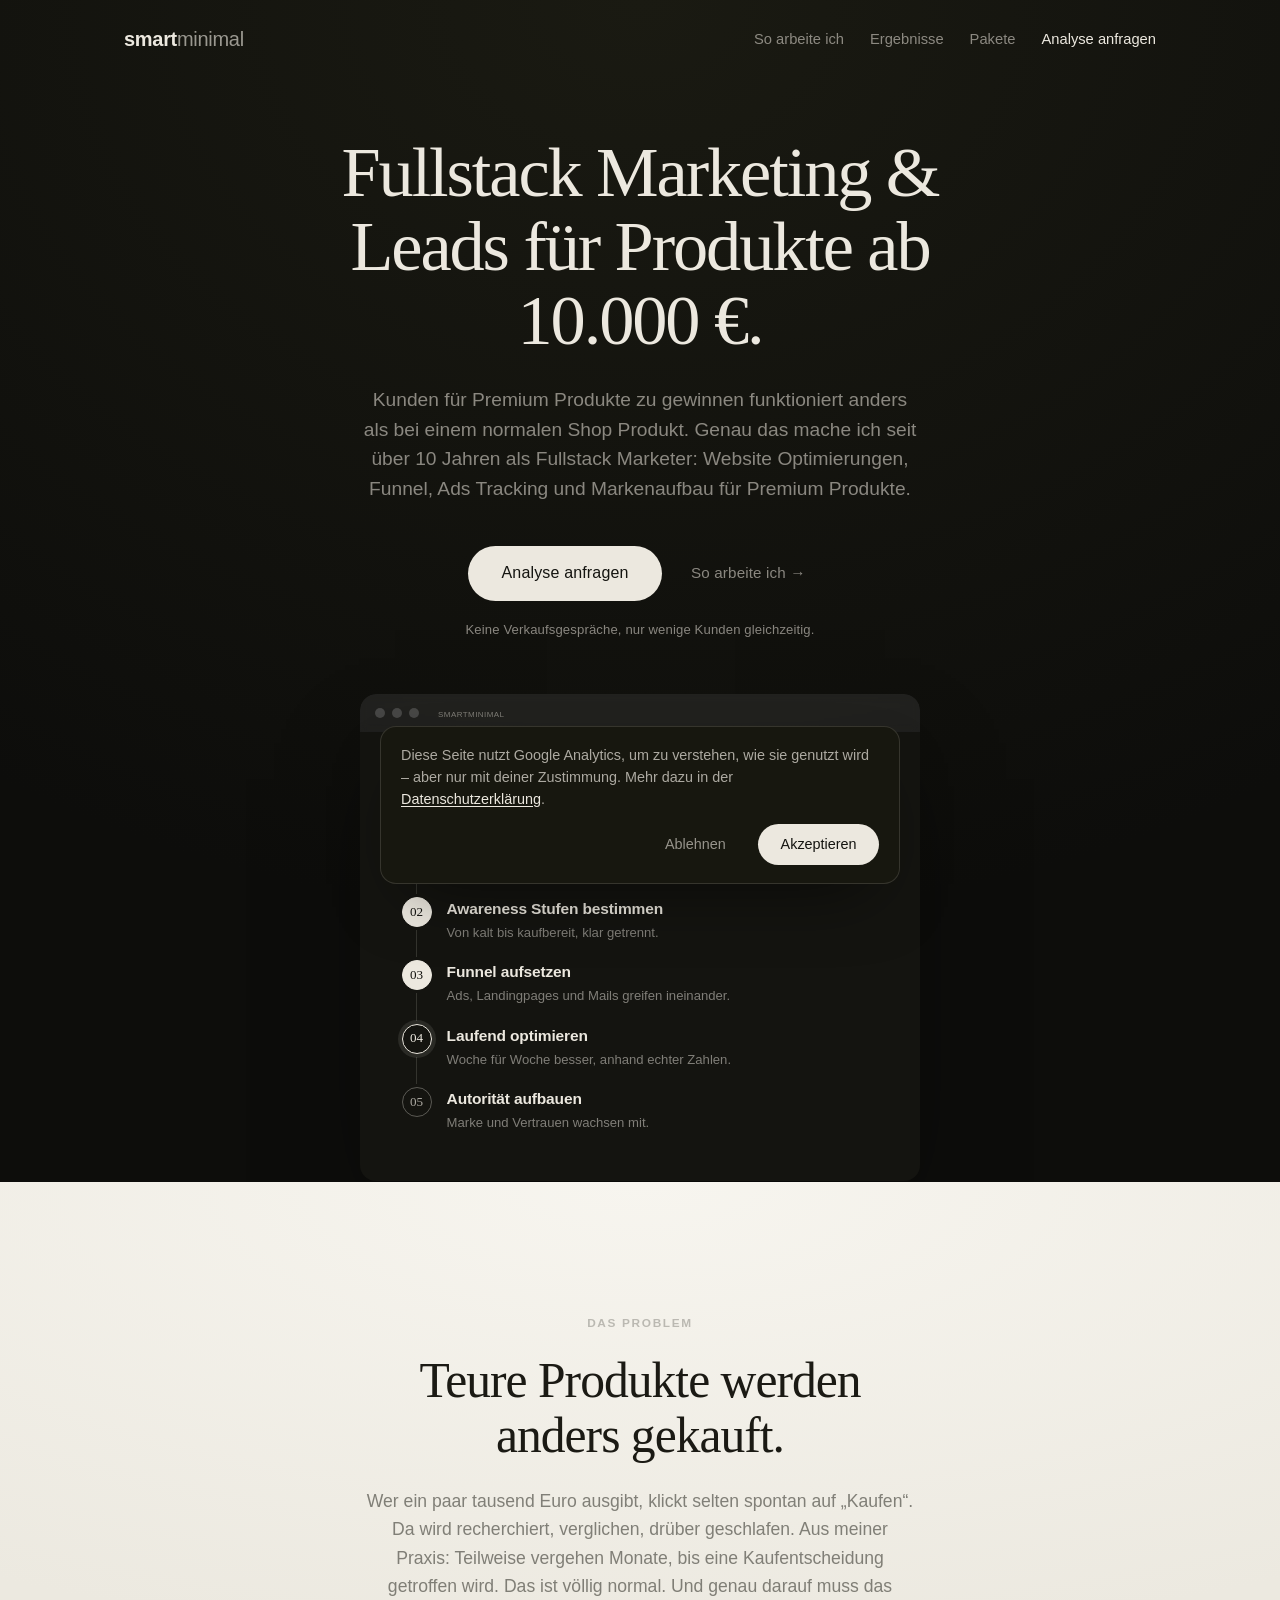
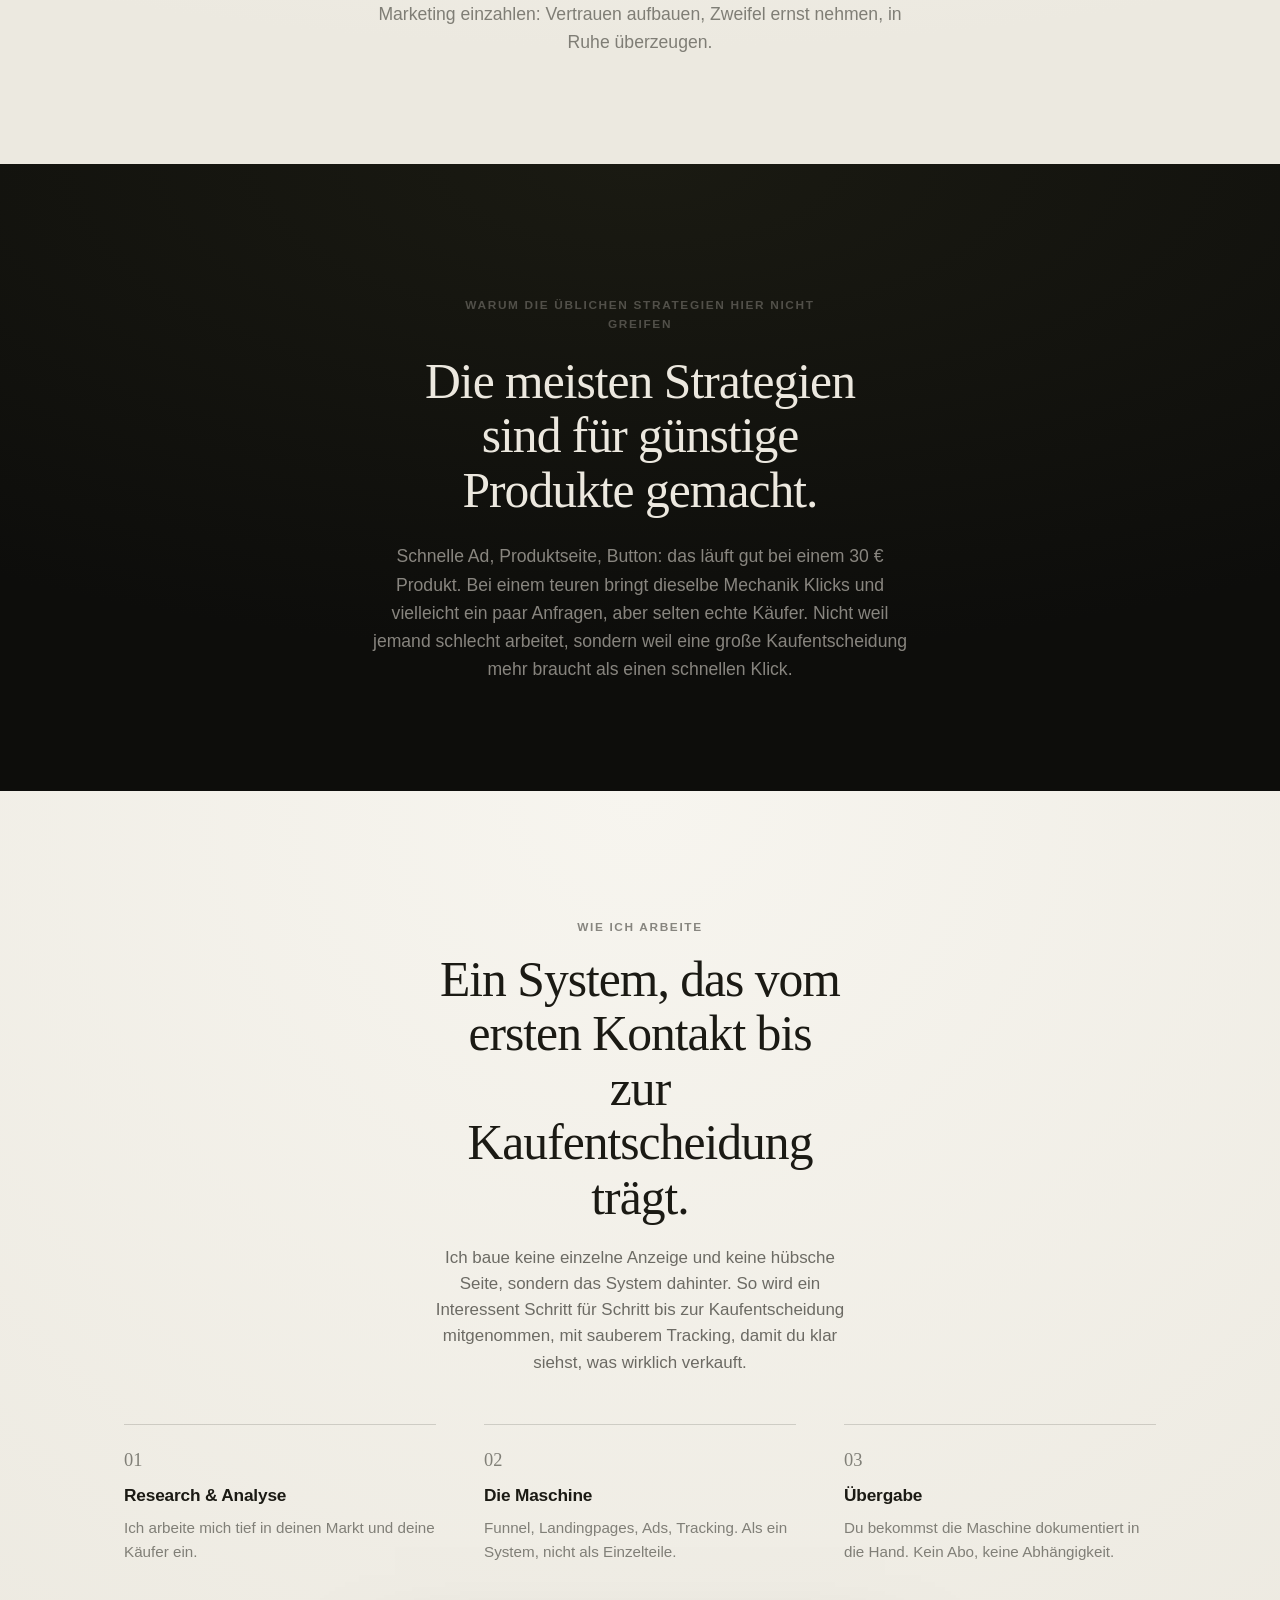
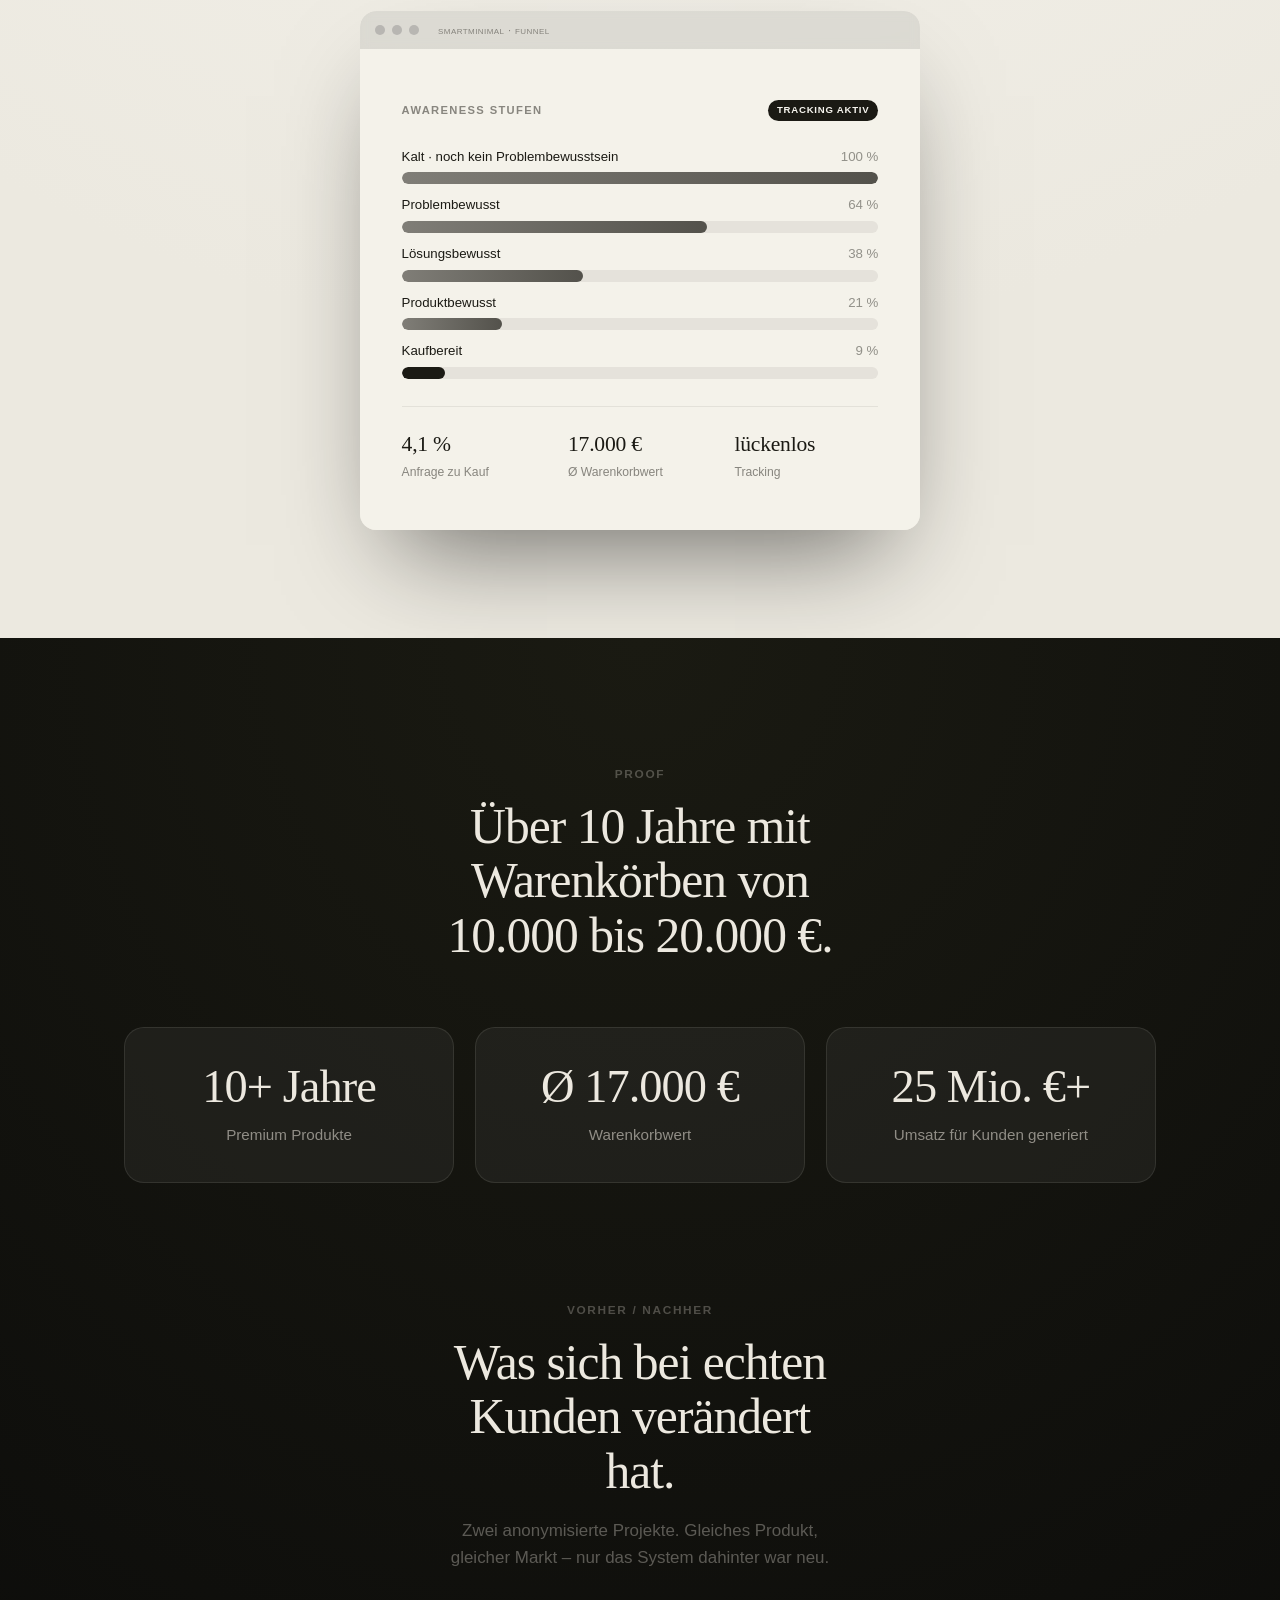
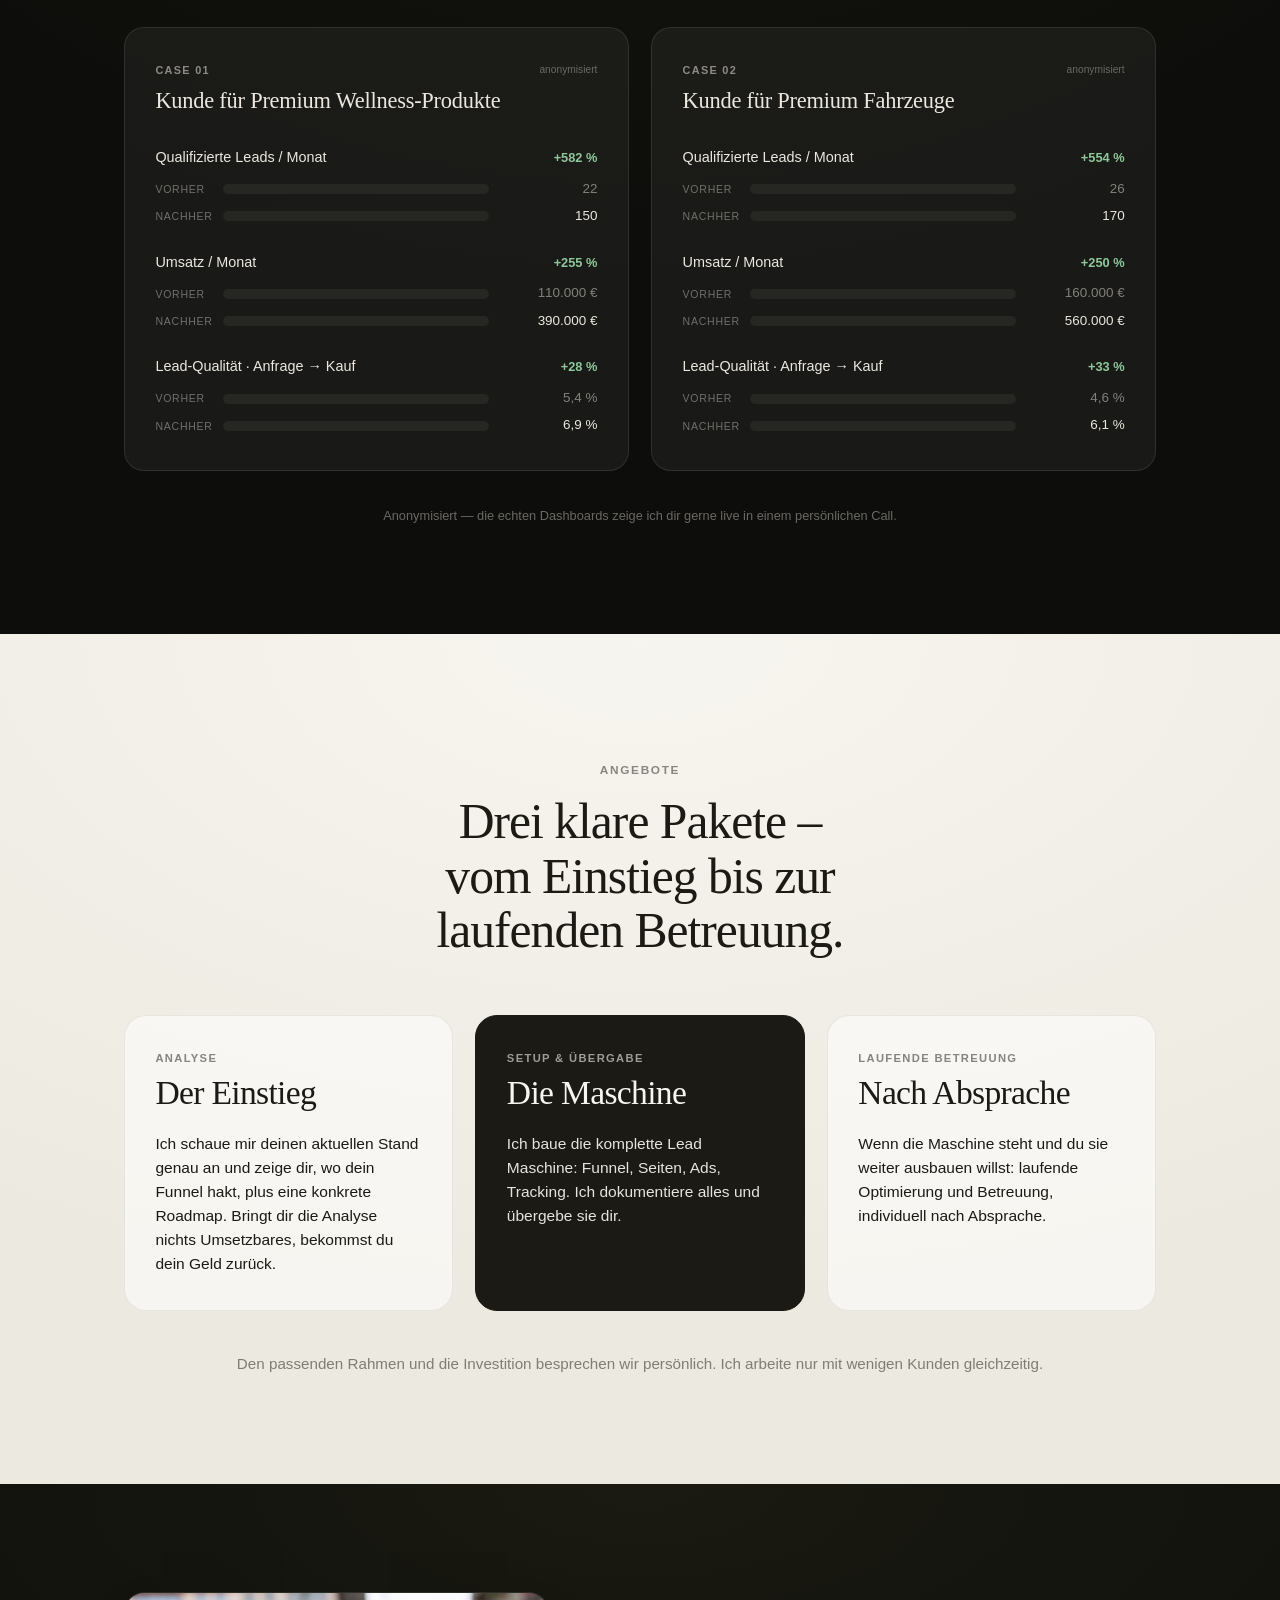
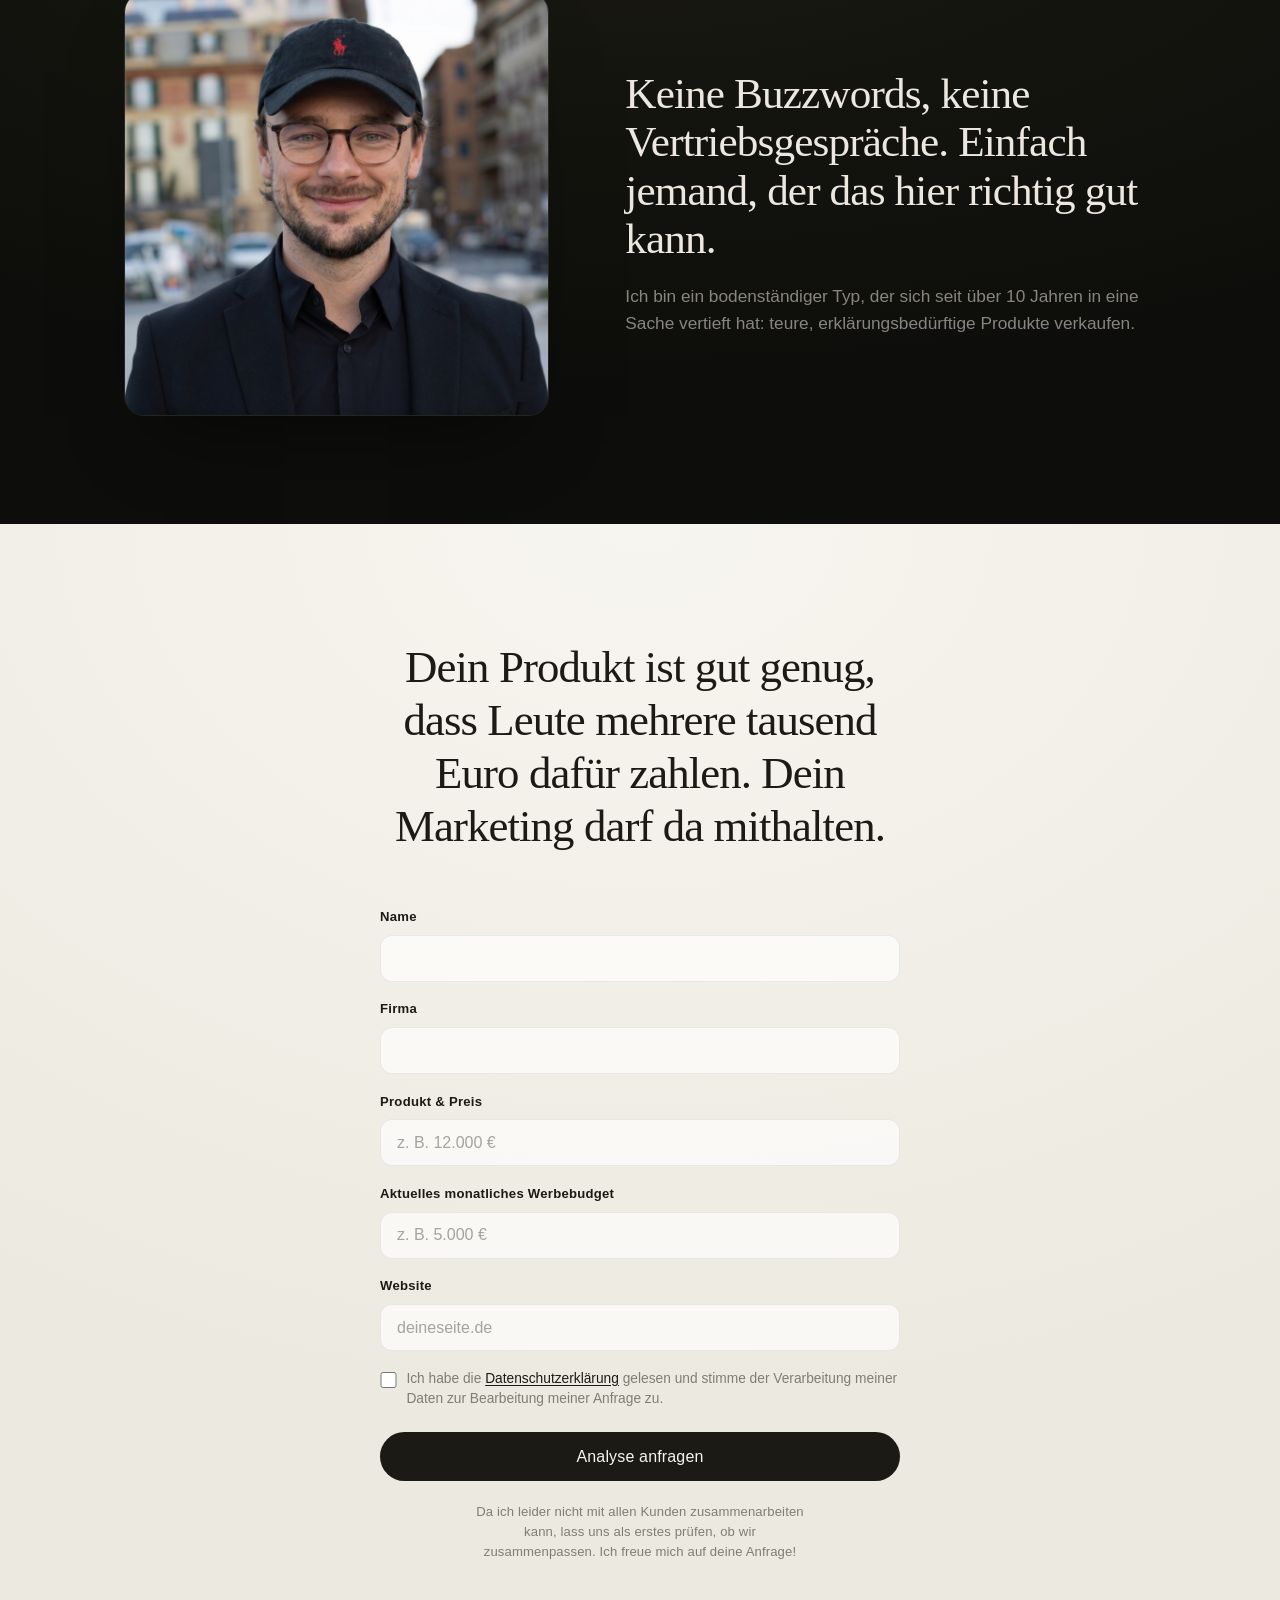
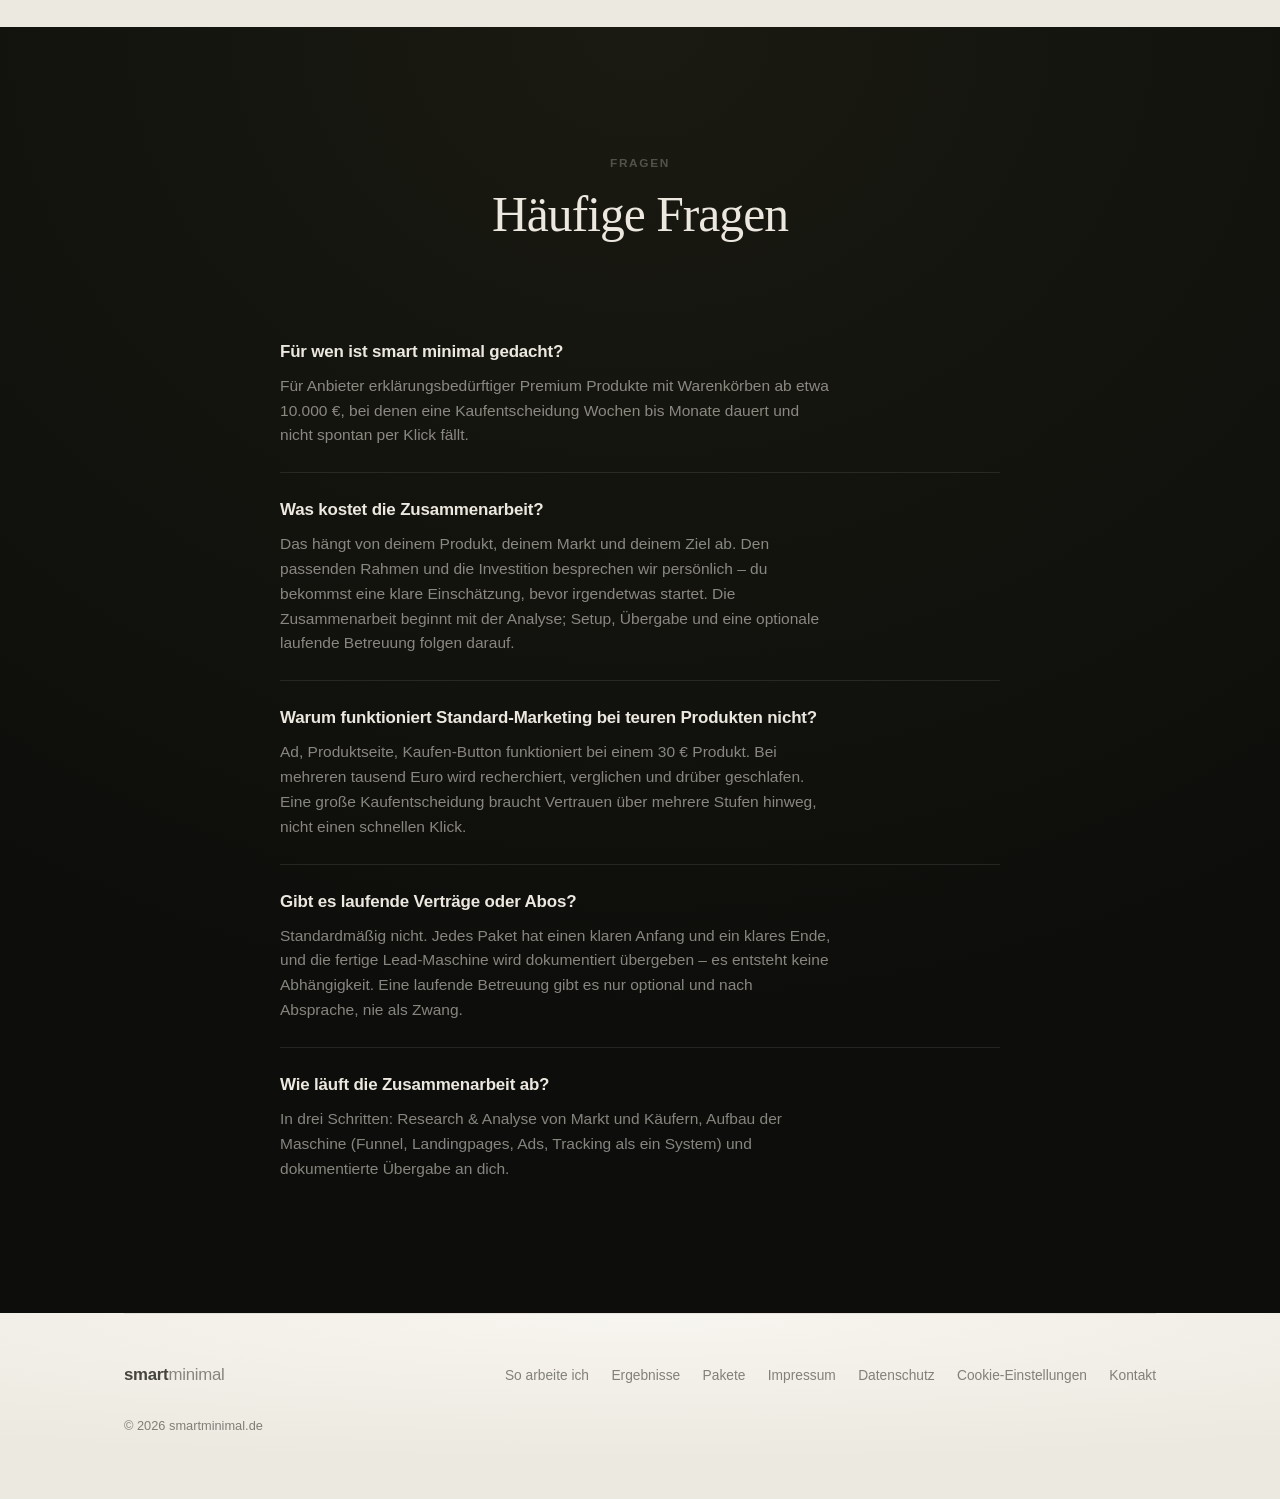
==== commit 78fb7eb0: "Preise entfernt, drittes Paket -> laufende Betreuung nach Absprache - Paket-Karten: Preiszahlen erse" ====
--- a/index.html
+++ b/index.html
@@ -388,7 +388,6 @@
           "logo": "https://smartminimal.de/assets/icon.svg",
           "email": "markwart@smartminimal.de",
           "description": "Fullstack Marketing für Premium Produkte ab 10.000 €: Funnel, Ads, Tracking und Markenaufbau als ein System. Seit über 10 Jahren auf erklärungsbedürftige Premium Produkte spezialisiert.",
-          "priceRange": "2.000 € – 6.000 €+",
           "areaServed": { "@type": "Country", "name": "Deutschland" },
           "address": {
             "@type": "PostalAddress",
@@ -403,29 +402,20 @@
             {
               "@type": "Offer",
               "name": "Analyse",
-              "price": "2000",
-              "priceCurrency": "EUR",
               "description": "Analyse des aktuellen Funnels inkl. konkreter Roadmap. Geld-zurück, falls nichts Umsetzbares dabei ist.",
               "itemOffered": { "@type": "Service", "name": "Marketing- und Funnel-Analyse" }
             },
             {
               "@type": "Offer",
               "name": "Setup & Übergabe",
-              "price": "6000",
-              "priceCurrency": "EUR",
-              "priceSpecification": {
-                "@type": "PriceSpecification",
-                "minPrice": "6000",
-                "priceCurrency": "EUR"
-              },
               "description": "Komplette Lead-Maschine: Funnel, Landingpages, Ads und Tracking. Dokumentiert und übergeben.",
               "itemOffered": { "@type": "Service", "name": "Aufbau einer Lead-Maschine" }
             },
             {
               "@type": "Offer",
-              "name": "Optimierungssprints",
-              "description": "Feste, abgeschlossene Optimierungspakete zum Nachbuchen. Kein Dauervertrag.",
-              "itemOffered": { "@type": "Service", "name": "Optimierungssprints" }
+              "name": "Laufende Betreuung",
+              "description": "Laufende Optimierung und Betreuung der bestehenden Lead-Maschine, individuell nach Absprache.",
+              "itemOffered": { "@type": "Service", "name": "Laufende Betreuung und Optimierung" }
             }
           ]
         },
@@ -463,7 +453,7 @@
               "name": "Was kostet die Zusammenarbeit?",
               "acceptedAnswer": {
                 "@type": "Answer",
-                "text": "Die Analyse kostet 2.000 € (Geld-zurück, falls nichts Umsetzbares dabei ist). Das komplette Setup & Übergabe gibt es ab 6.000 €. Optimierungssprints werden auf Anfrage als feste Pakete gebucht."
+                "text": "Das hängt von deinem Produkt, deinem Markt und deinem Ziel ab. Den passenden Rahmen und die Investition besprechen wir persönlich – du bekommst eine klare Einschätzung, bevor irgendetwas startet. Die Zusammenarbeit beginnt mit der Analyse; Setup, Übergabe und eine optionale laufende Betreuung folgen darauf."
               }
             },
             {
@@ -479,7 +469,7 @@
               "name": "Gibt es laufende Verträge oder Abos?",
               "acceptedAnswer": {
                 "@type": "Answer",
-                "text": "Nein. Jedes Paket hat einen klaren Anfang und ein klares Ende. Die fertige Lead-Maschine wird dokumentiert übergeben, es entsteht keine Abhängigkeit und kein Dauervertrag."
+                "text": "Standardmäßig nicht. Jedes Paket hat einen klaren Anfang und ein klares Ende, und die fertige Lead-Maschine wird dokumentiert übergeben – es entsteht keine Abhängigkeit. Eine laufende Betreuung gibt es nur optional und nach Absprache, nie als Zwang."
               }
             },
             {
@@ -756,12 +746,12 @@
         <div class="pricing">
           <div class="section-head" style="padding-top: 12vh">
             <p class="sc-eyebrow">Angebote</p>
-            <h2>Drei klare Pakete. Jedes mit Anfang und Ende.</h2>
+            <h2>Drei klare Pakete – vom Einstieg bis zur laufenden Betreuung.</h2>
           </div>
           <div class="plans">
             <div class="plan">
               <div class="plan-name">Analyse</div>
-              <div class="price">2.000 €</div>
+              <div class="price">Der Einstieg</div>
               <div class="plan-body">
                 Ich schaue mir deinen aktuellen Stand genau an und zeige dir, wo
                 dein Funnel hakt, plus eine konkrete Roadmap. Bringt dir die Analyse
@@ -770,21 +760,22 @@
             </div>
             <div class="plan pro">
               <div class="plan-name">Setup &amp; Übergabe</div>
-              <div class="price">ab 6.000 €</div>
+              <div class="price">Die Maschine</div>
               <div class="plan-body">
                 Ich baue die komplette Lead Maschine: Funnel, Seiten, Ads,
                 Tracking. Ich dokumentiere alles und übergebe sie dir.
               </div>
             </div>
             <div class="plan">
-              <div class="plan-name">Optimierungssprints</div>
-              <div class="price">auf Anfrage</div>
+              <div class="plan-name">Laufende Betreuung</div>
+              <div class="price">Nach Absprache</div>
               <div class="plan-body">
-                Feste, abgeschlossene Pakete zum Nachbuchen. Kein Dauervertrag.
-              </div>
-            </div>
-          </div>
-          <p class="offer-foot">Ich arbeite nur mit wenigen Kunden gleichzeitig.</p>
+                Wenn die Maschine steht und du sie weiter ausbauen willst:
+                laufende Optimierung und Betreuung, individuell nach Absprache.
+              </div>
+            </div>
+          </div>
+          <p class="offer-foot">Den passenden Rahmen und die Investition besprechen wir persönlich. Ich arbeite nur mit wenigen Kunden gleichzeitig.</p>
         </div>
       </div>
     </div>
@@ -868,7 +859,7 @@
           </div>
           <div class="faq-item">
             <h3>Was kostet die Zusammenarbeit?</h3>
-            <p>Die Analyse kostet 2.000&nbsp;€ (Geld-zurück, falls nichts Umsetzbares dabei ist). Das komplette Setup &amp; Übergabe gibt es ab 6.000&nbsp;€. Optimierungssprints werden auf Anfrage als feste Pakete gebucht.</p>
+            <p>Das hängt von deinem Produkt, deinem Markt und deinem Ziel ab. Den passenden Rahmen und die Investition besprechen wir persönlich – du bekommst eine klare Einschätzung, bevor irgendetwas startet. Die Zusammenarbeit beginnt mit der Analyse; Setup, Übergabe und eine optionale laufende Betreuung folgen darauf.</p>
           </div>
           <div class="faq-item">
             <h3>Warum funktioniert Standard-Marketing bei teuren Produkten nicht?</h3>
@@ -876,7 +867,7 @@
           </div>
           <div class="faq-item">
             <h3>Gibt es laufende Verträge oder Abos?</h3>
-            <p>Nein. Jedes Paket hat einen klaren Anfang und ein klares Ende. Die fertige Lead-Maschine wird dokumentiert übergeben, es entsteht keine Abhängigkeit und kein Dauervertrag.</p>
+            <p>Standardmäßig nicht. Jedes Paket hat einen klaren Anfang und ein klares Ende, und die fertige Lead-Maschine wird dokumentiert übergeben – es entsteht keine Abhängigkeit. Eine laufende Betreuung gibt es nur optional und nach Absprache, nie als Zwang.</p>
           </div>
           <div class="faq-item">
             <h3>Wie läuft die Zusammenarbeit ab?</h3>
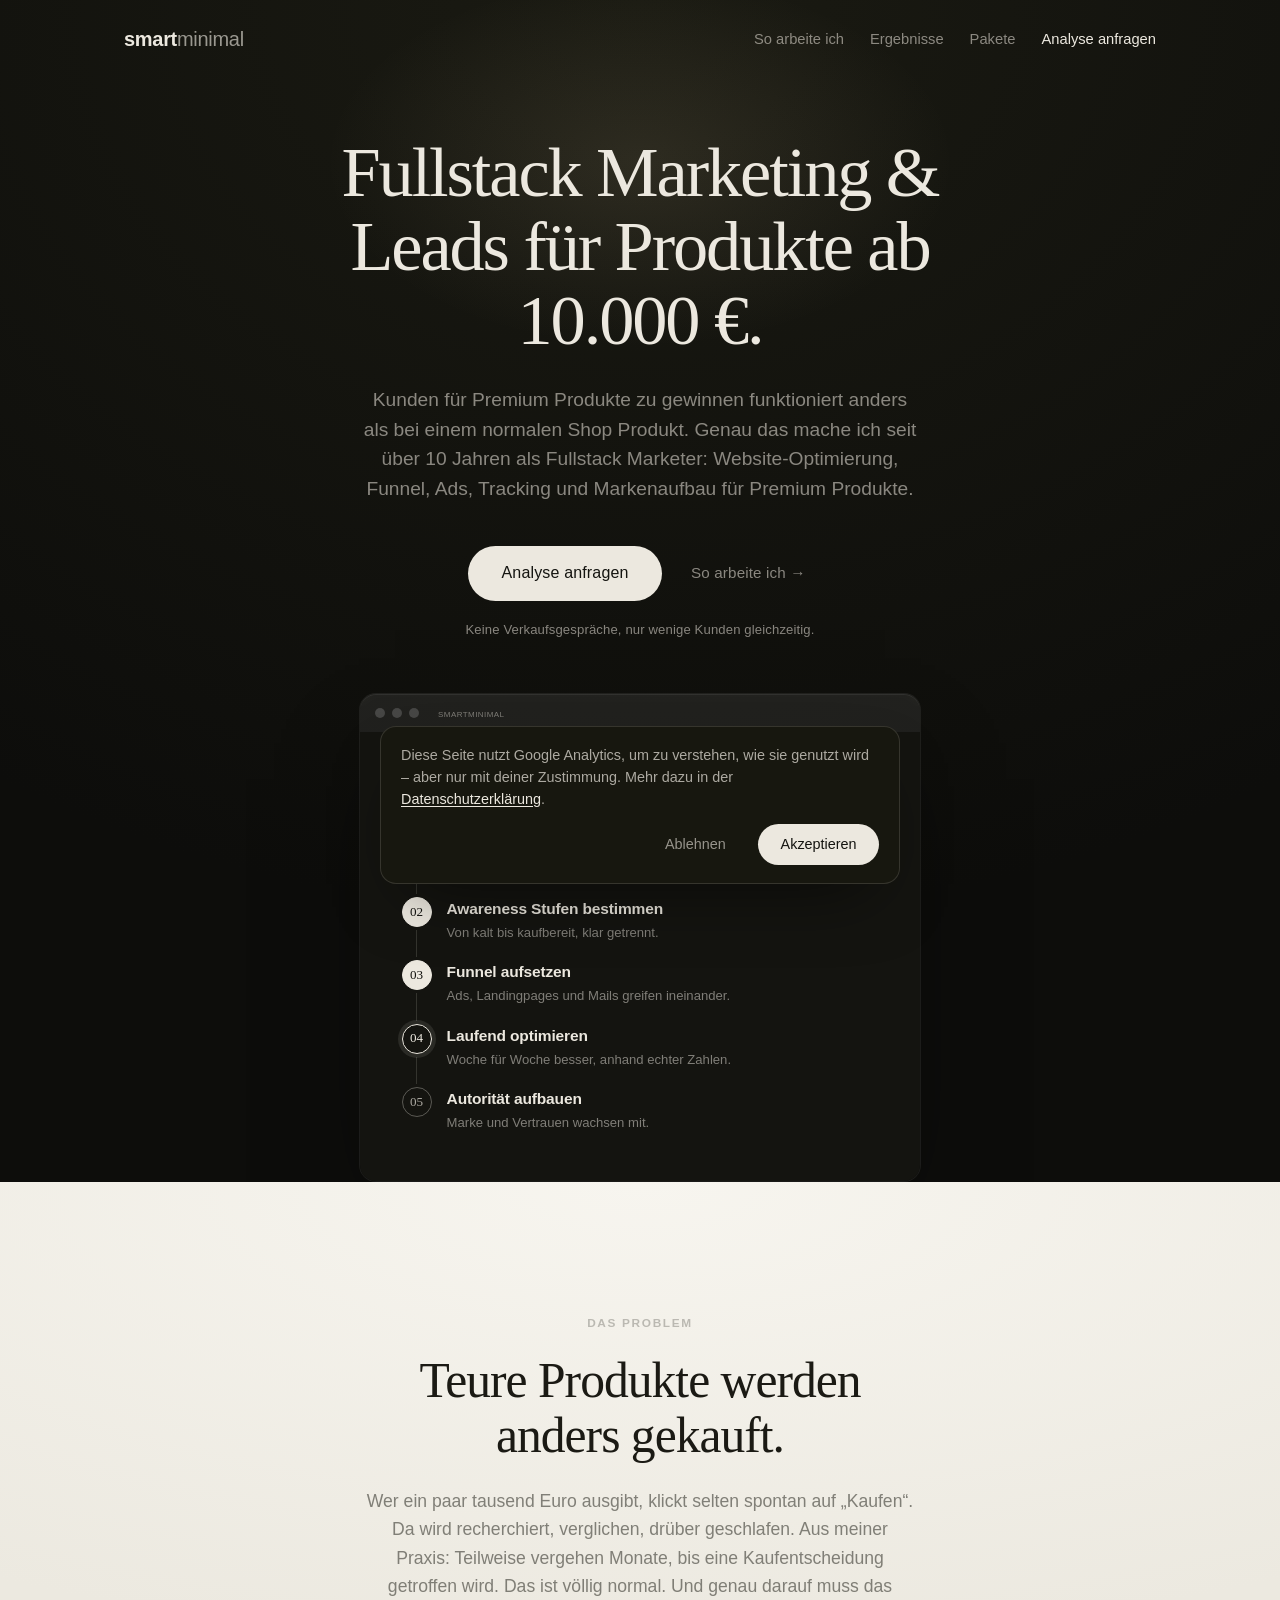
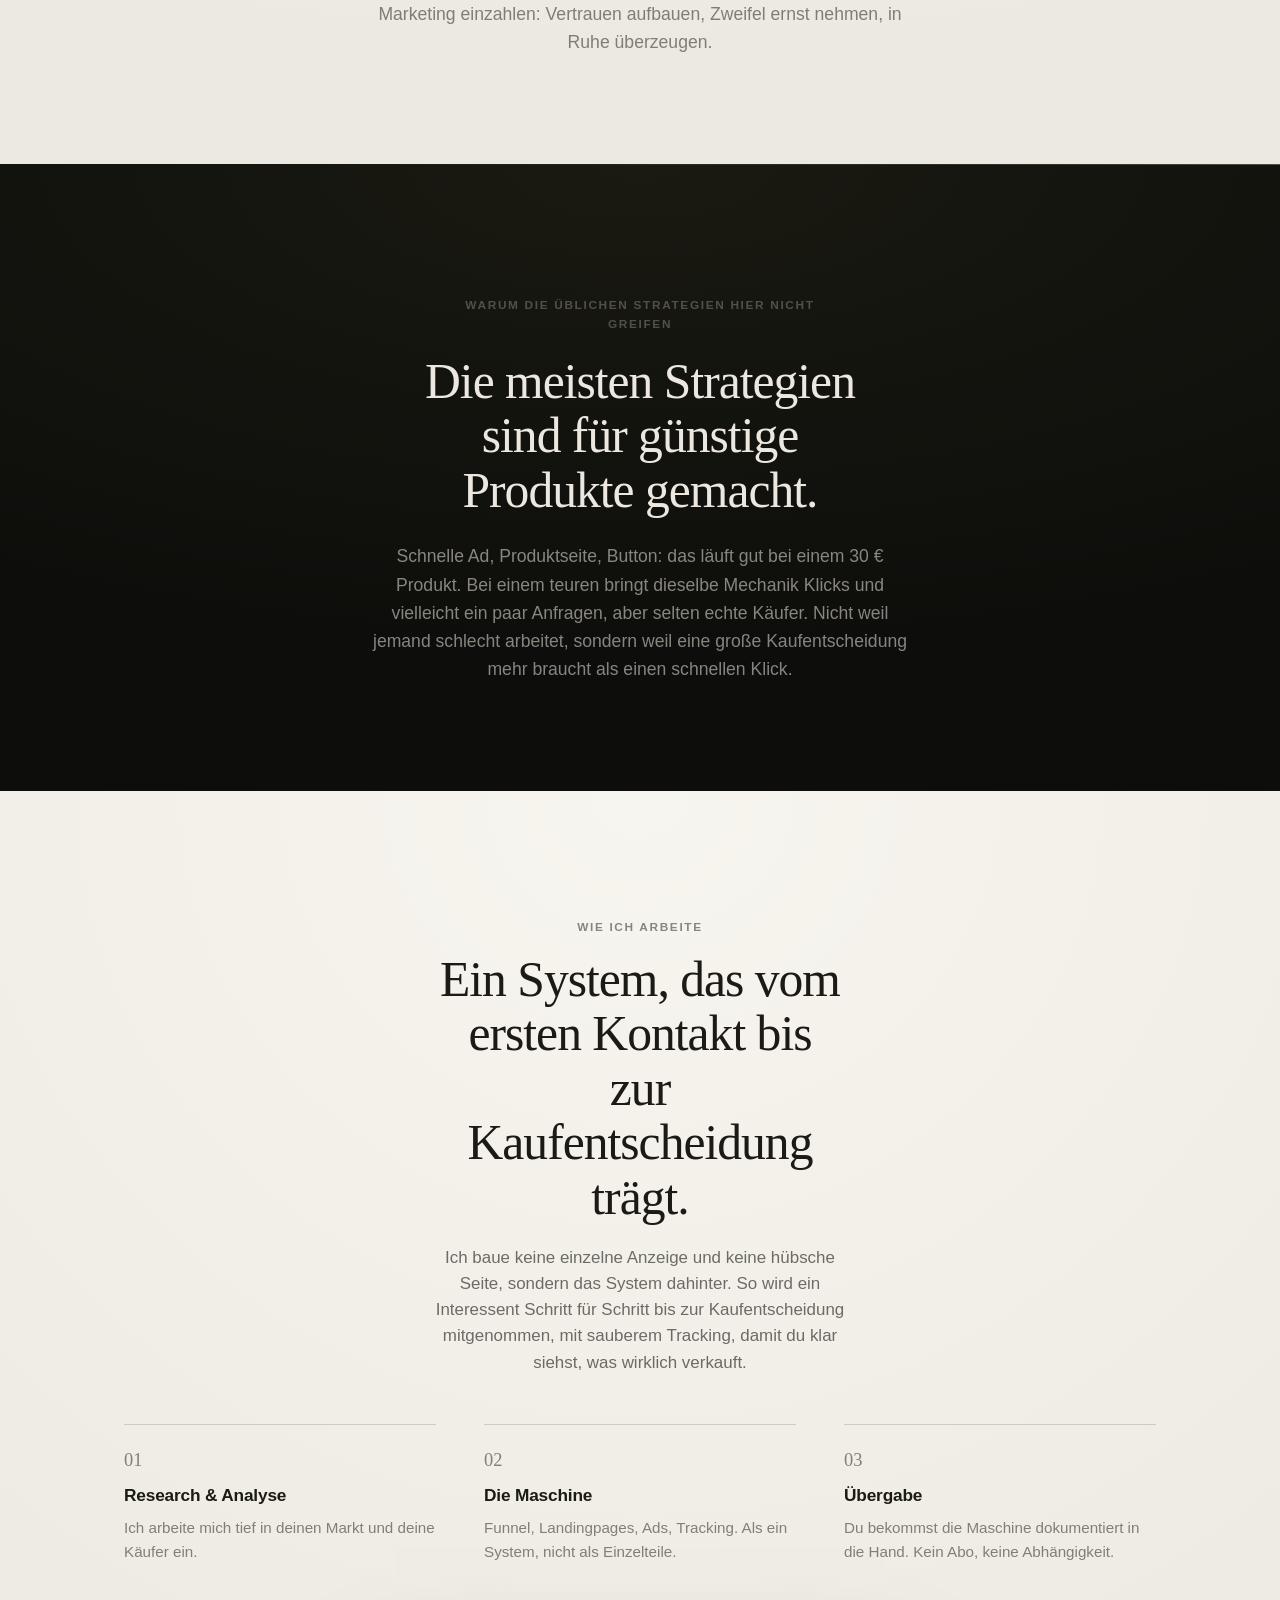
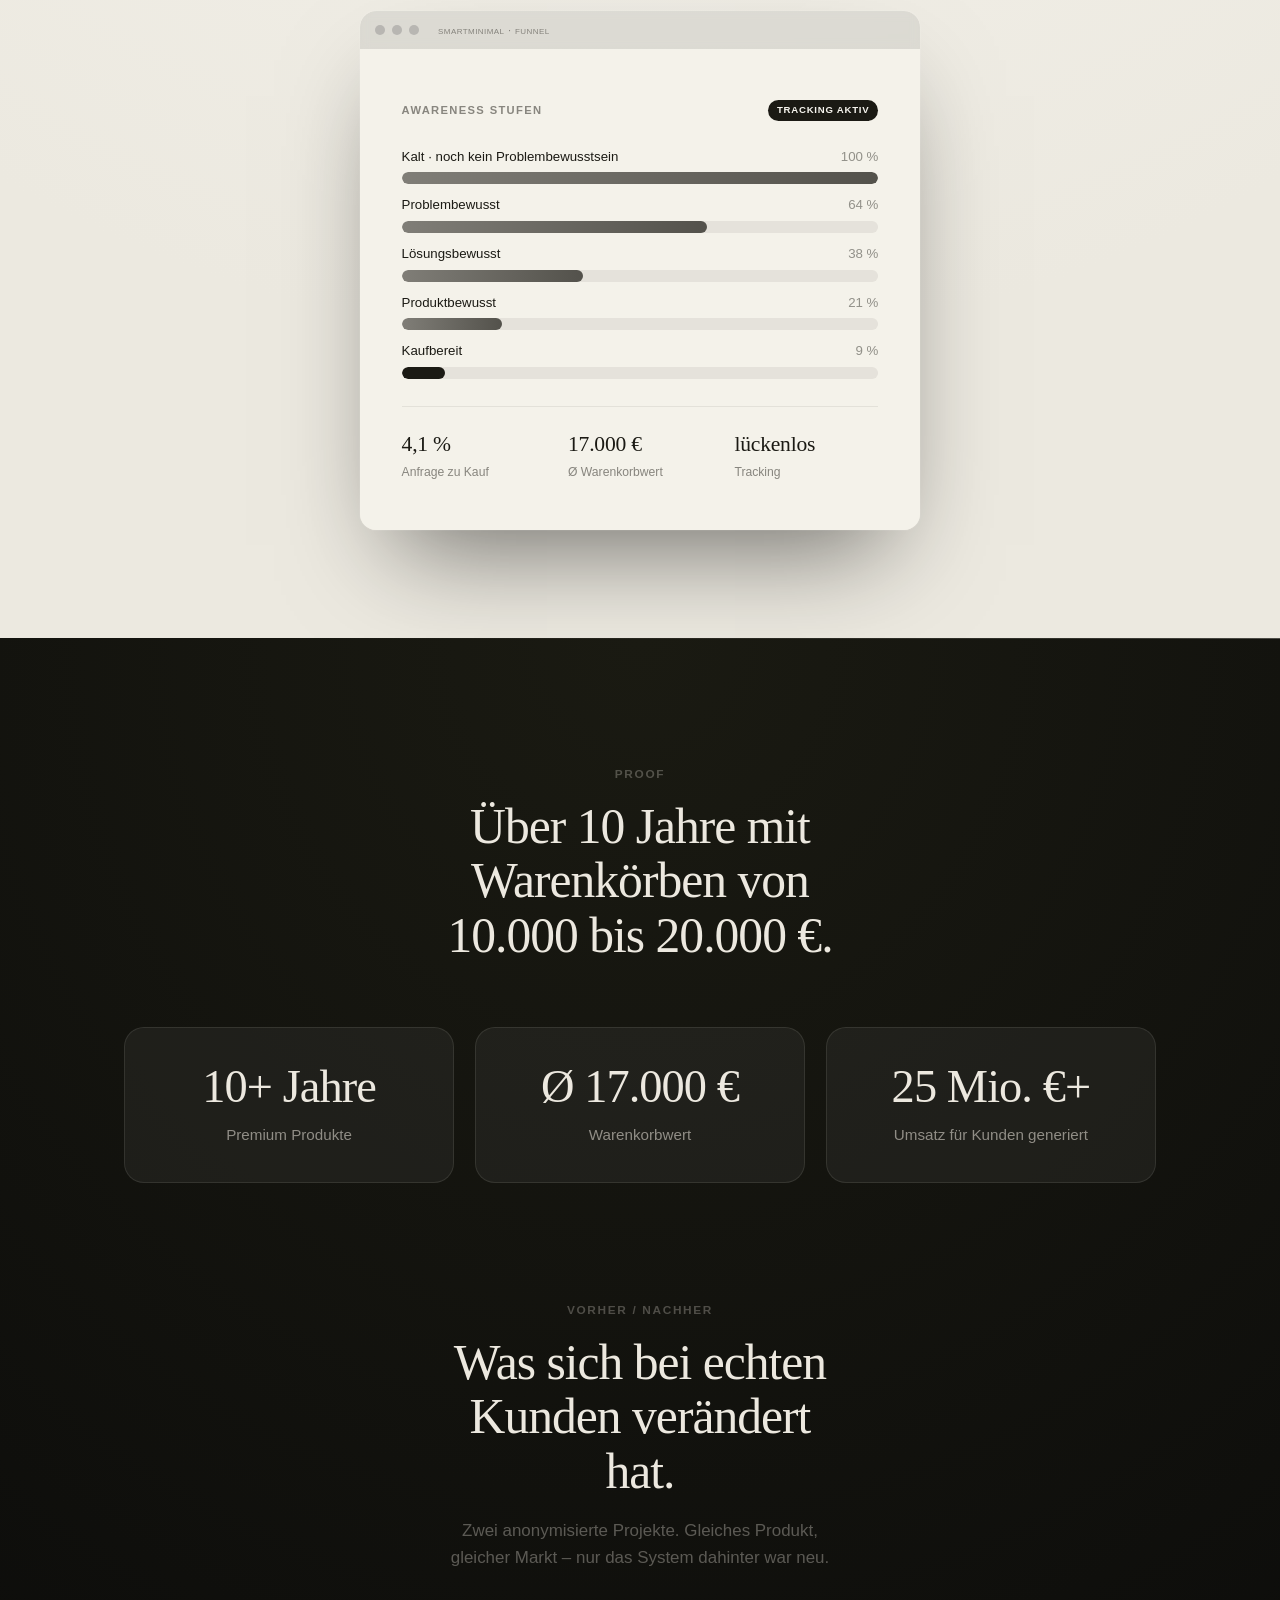
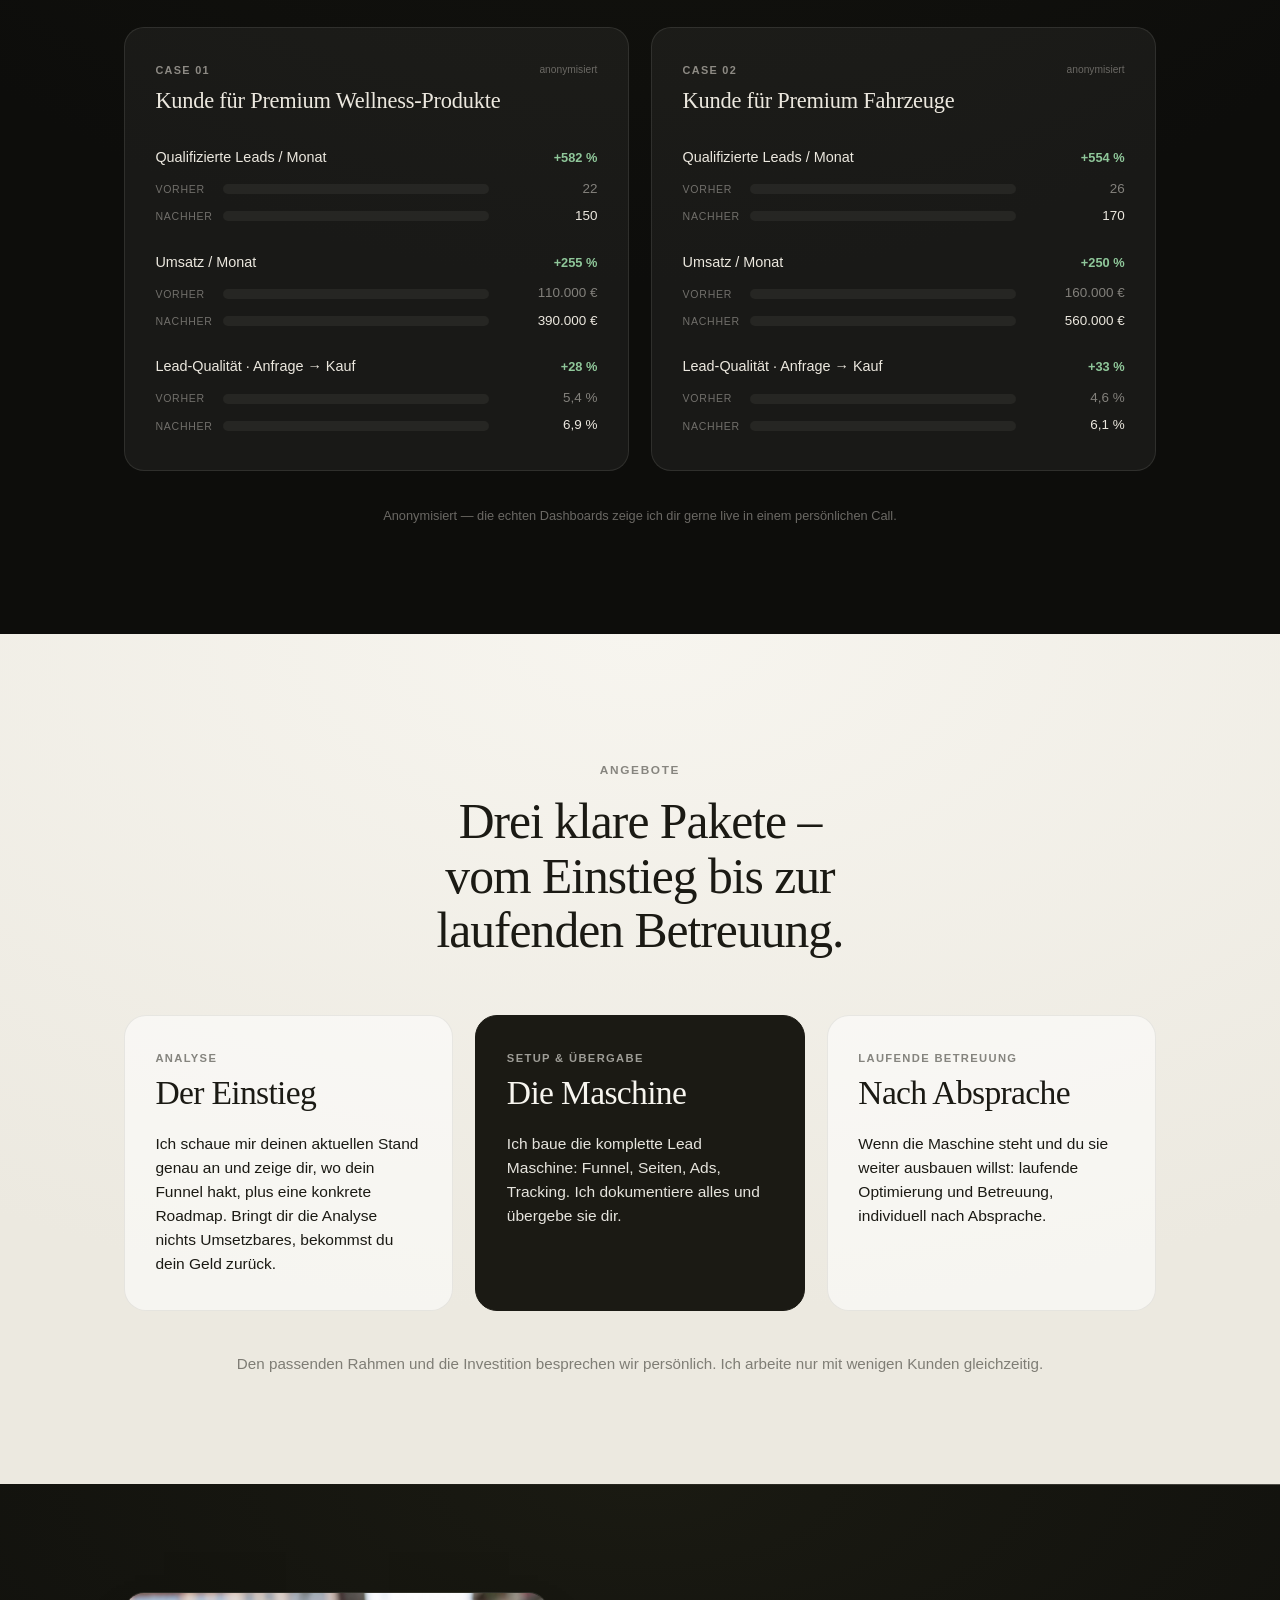
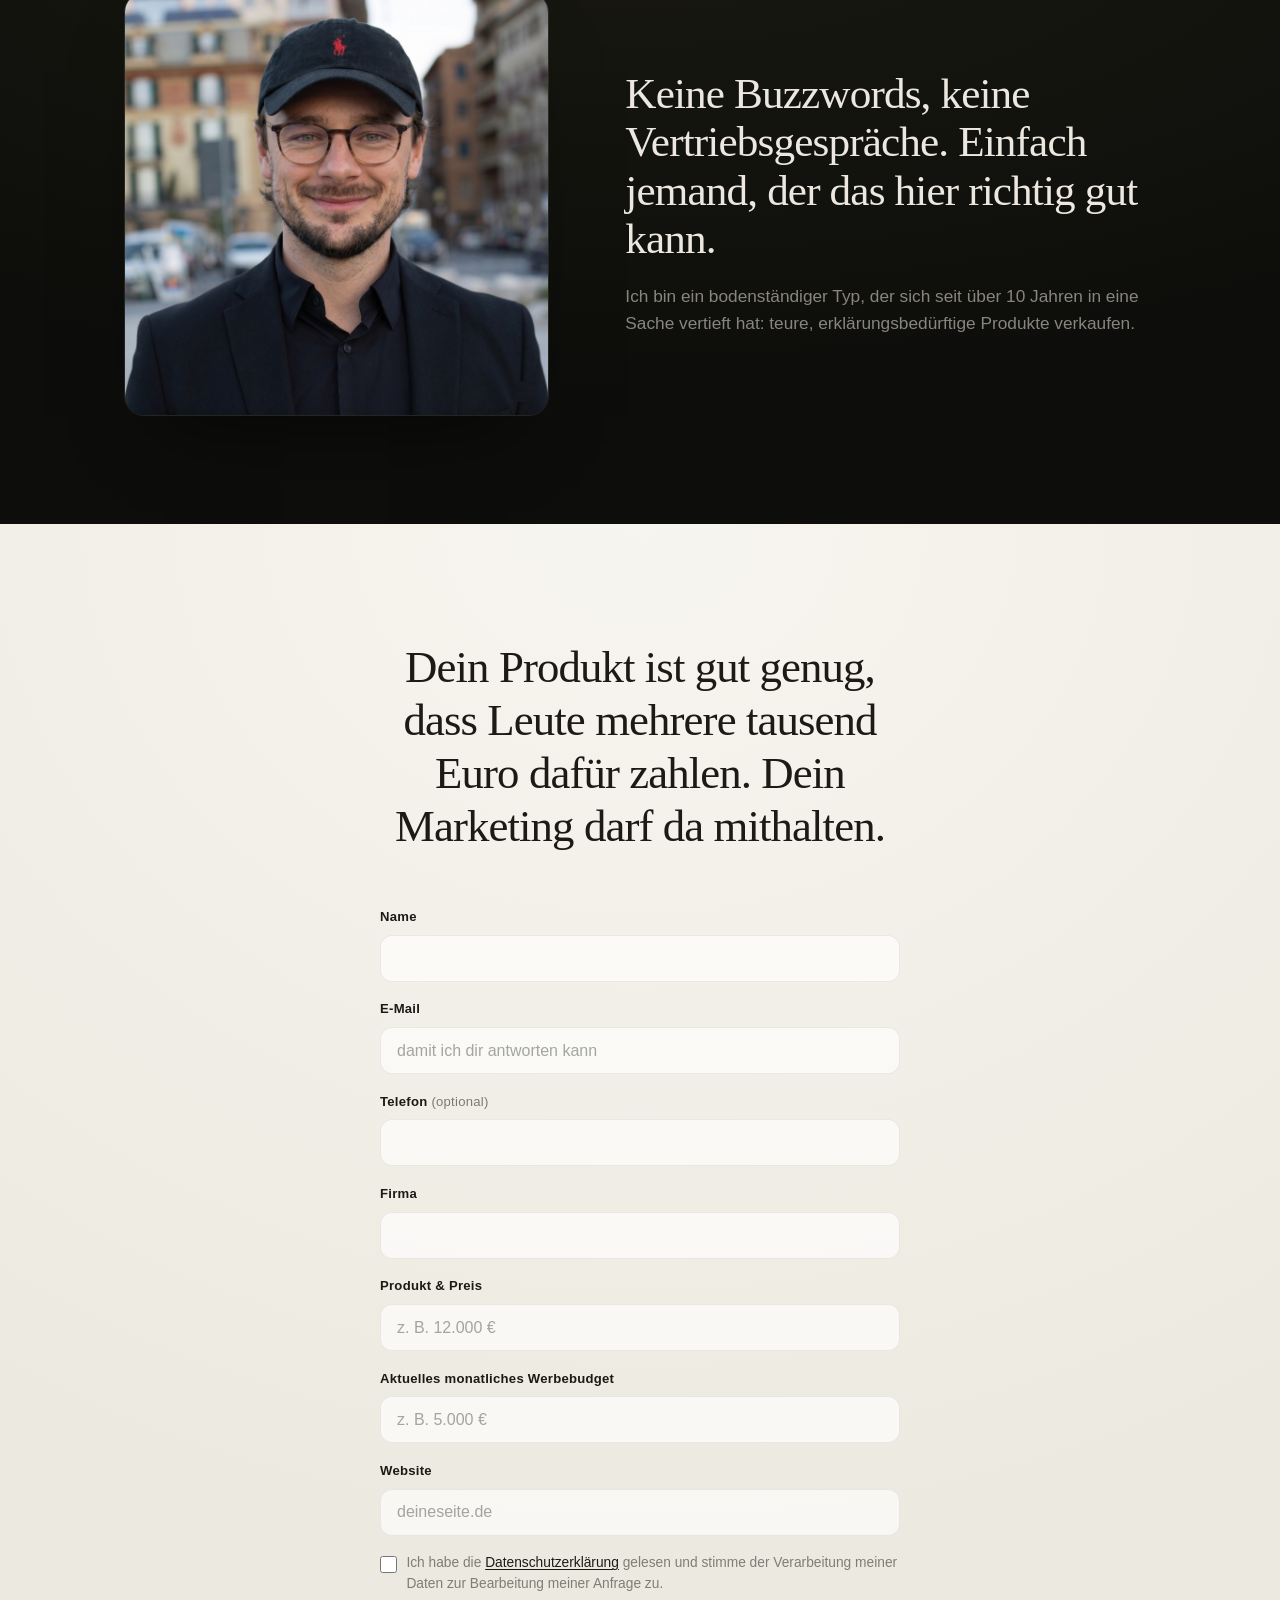
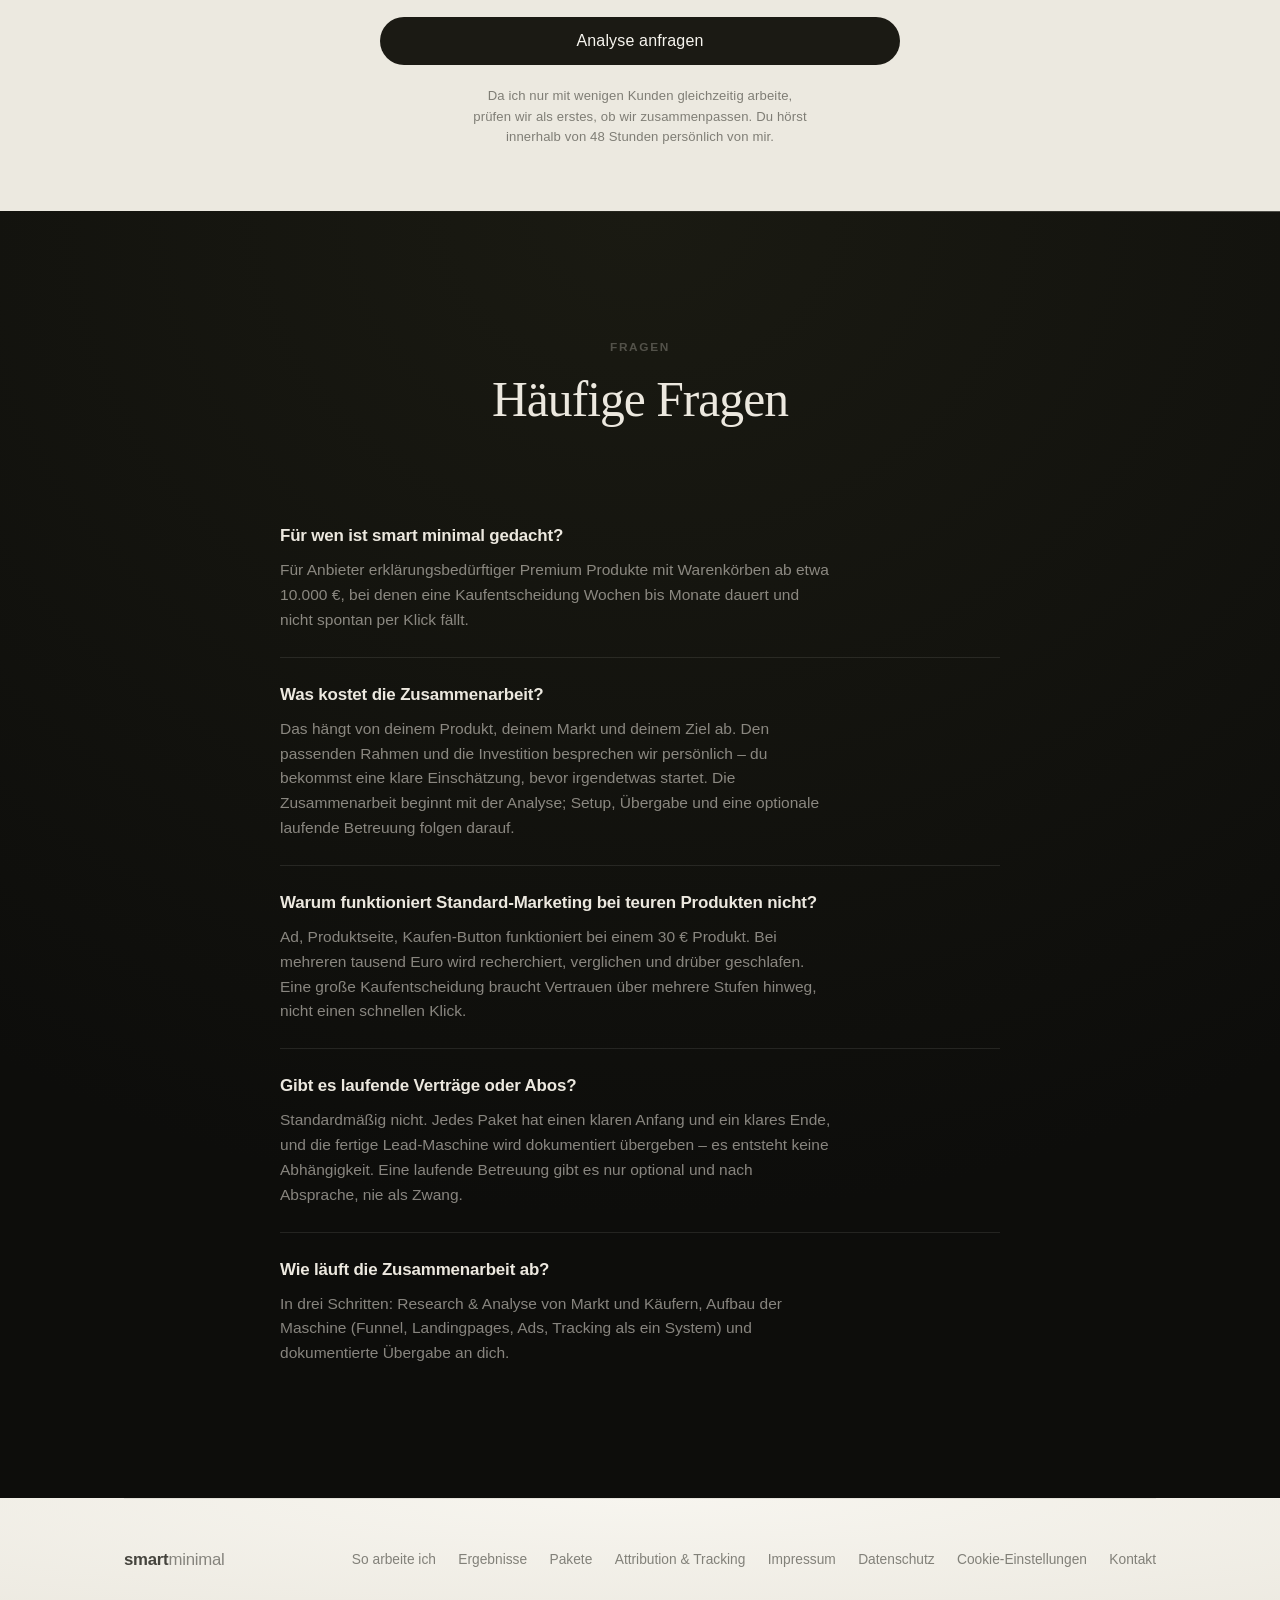
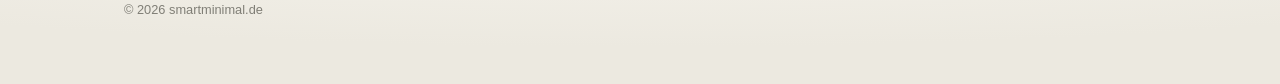
==== commit c356ff99: "Attribution-Unterseite + Conversion-Fixes und Animationen auf der Startseite - Neue Seite /attributi" ====
--- a/index.html
+++ b/index.html
@@ -372,6 +372,84 @@
       .foot-links a { color: var(--p-muted); text-decoration: none; transition: color 0.2s ease; }
       .foot-links a:hover { color: var(--p-ink); }
       .copyright { margin-top: 1.7rem; font-size: 0.8rem; color: var(--p-muted); }
+
+      /* ---------- Motion & Glanz ---------- */
+      .reveal {
+        opacity: 0;
+        transform: translateY(22px);
+        transition: opacity 0.8s ease, transform 0.8s cubic-bezier(0.16, 1, 0.3, 1);
+      }
+      .reveal.in { opacity: 1; transform: none; }
+      .steps .step:nth-child(2), .stats .stat-card:nth-child(2), .plans .plan:nth-child(2),
+      .cases .case-card:nth-child(2), .who .who-copy { transition-delay: 0.12s; }
+      .steps .step:nth-child(3), .stats .stat-card:nth-child(3), .plans .plan:nth-child(3) { transition-delay: 0.24s; }
+
+      /* sanfter Lade-Einstieg im Hero */
+      @keyframes rise { from { opacity: 0; transform: translateY(16px); } to { opacity: 1; transform: none; } }
+      .hero h1, .hero .lede, .hero .cta-row, .hero .cta-note, .hero-mock {
+        animation: rise 0.9s cubic-bezier(0.16, 1, 0.3, 1) both;
+      }
+      .hero .lede { animation-delay: 0.1s; }
+      .hero .cta-row { animation-delay: 0.2s; }
+      .hero .cta-note { animation-delay: 0.28s; }
+      .hero-mock { animation-delay: 0.36s; }
+
+      /* warm atmender Glow hinter dem Hero */
+      .hero { position: relative; isolation: isolate; }
+      .hero::before {
+        content: "";
+        position: absolute;
+        z-index: -1;
+        left: 50%;
+        top: -14%;
+        width: min(900px, 120vw);
+        aspect-ratio: 1.7;
+        transform: translateX(-50%);
+        background: radial-gradient(50% 50% at 50% 50%, rgba(226, 205, 160, 0.11), transparent 70%);
+        pointer-events: none;
+        animation: breathe 9s ease-in-out infinite alternate;
+      }
+      @keyframes breathe {
+        from { opacity: 0.55; transform: translateX(-50%) scale(1); }
+        to { opacity: 1; transform: translateX(-50%) scale(1.12); }
+      }
+
+      /* glänzende Hairline an den Bandkanten */
+      .band::after {
+        content: "";
+        position: absolute;
+        top: 0; left: 0; right: 0;
+        height: 1px;
+        pointer-events: none;
+        background: linear-gradient(90deg, transparent 10%, rgba(236, 232, 223, 0.25) 38%, rgba(255, 253, 245, 0.6) 50%, rgba(236, 232, 223, 0.25) 62%, transparent 90%);
+        background-size: 220% 100%;
+        opacity: 0.55;
+        animation: seam 14s linear infinite;
+      }
+      .band:first-child::after { display: none; }
+      @keyframes seam { from { background-position: 130% 0; } to { background-position: -130% 0; } }
+
+      /* Mock-Fenster: feiner Lichtrand */
+      .win {
+        box-shadow:
+          0 0 0 1px rgba(255, 255, 255, 0.07),
+          inset 0 1px 0 rgba(255, 255, 255, 0.08),
+          0 50px 100px -35px rgba(0, 0, 0, 0.55);
+      }
+
+      /* Balken wachsen beim Sichtbarwerden (JS setzt Startbreite 0) */
+      .fbar .fill, .ba-fill { transition: width 1.1s cubic-bezier(0.22, 1, 0.36, 1); }
+
+      .btn-light:hover { box-shadow: 0 8px 30px -8px rgba(236, 232, 223, 0.4); }
+      .btn-dark:hover { box-shadow: 0 8px 30px -10px rgba(27, 26, 20, 0.45); }
+
+      @media (prefers-reduced-motion: reduce) {
+        html { scroll-behavior: auto; }
+        .reveal { opacity: 1; transform: none; transition: none; }
+        .hero h1, .hero .lede, .hero .cta-row, .hero .cta-note, .hero-mock { animation: none; }
+        .hero::before, .band::after, .live .d { animation: none; }
+        .fbar .fill, .ba-fill { transition: none; }
+      }
     </style>
 
     <script type="application/ld+json">
@@ -505,7 +583,7 @@
           <p class="lede">
             Kunden für Premium Produkte zu gewinnen funktioniert anders als bei
             einem normalen Shop Produkt. Genau das mache ich seit über 10 Jahren
-            als Fullstack Marketer: Website Optimierungen, Funnel, Ads Tracking
+            als Fullstack Marketer: Website-Optimierung, Funnel, Ads, Tracking
             und Markenaufbau für Premium Produkte.
           </p>
           <div class="cta-row">
@@ -554,7 +632,7 @@
     <!-- ===================== 2 · DAS PROBLEM (paper) ===================== -->
     <div class="band paper">
       <div class="inner">
-        <div class="statement">
+        <div class="statement reveal">
           <p class="sc-eyebrow">Das Problem</p>
           <h2>Teure Produkte werden anders gekauft.</h2>
           <p>
@@ -571,7 +649,7 @@
     <!-- ===================== 3 · WARUM STRATEGIEN NICHT GREIFEN (dark) ===================== -->
     <div class="band dark">
       <div class="inner">
-        <div class="statement">
+        <div class="statement reveal">
           <p class="sc-eyebrow">Warum die üblichen Strategien hier nicht greifen</p>
           <h2>Die meisten Strategien sind für günstige Produkte gemacht.</h2>
           <p>
@@ -587,7 +665,7 @@
     <!-- ===================== 4 · WIE ICH ARBEITE (paper) ===================== -->
     <div class="band paper" id="how">
       <div class="inner">
-        <div class="section-head">
+        <div class="section-head reveal">
           <p class="sc-eyebrow">Wie ich arbeite</p>
           <h2>Ein System, das vom ersten Kontakt bis zur Kaufentscheidung trägt.</h2>
           <p>
@@ -598,24 +676,24 @@
           </p>
         </div>
         <div class="steps">
-          <div class="step">
+          <div class="step reveal">
             <div class="num">01</div>
             <h3>Research &amp; Analyse</h3>
             <p>Ich arbeite mich tief in deinen Markt und deine Käufer ein.</p>
           </div>
-          <div class="step">
+          <div class="step reveal">
             <div class="num">02</div>
             <h3>Die Maschine</h3>
             <p>Funnel, Landingpages, Ads, Tracking. Als ein System, nicht als Einzelteile.</p>
           </div>
-          <div class="step">
+          <div class="step reveal">
             <div class="num">03</div>
             <h3>Übergabe</h3>
             <p>Du bekommst die Maschine dokumentiert in die Hand. Kein Abo, keine Abhängigkeit.</p>
           </div>
         </div>
 
-        <div class="mock-center">
+        <div class="mock-center reveal">
           <div class="win">
             <div class="win-bar"><i></i><i></i><i></i><span class="win-url">smartminimal · funnel</span></div>
             <div class="screen light">
@@ -660,33 +738,33 @@
     <div class="band dark" id="ergebnisse">
       <div class="inner">
         <div class="proof">
-          <div class="section-head">
+          <div class="section-head reveal">
             <p class="sc-eyebrow">Proof</p>
             <h2>Über 10 Jahre mit Warenkörben von 10.000&nbsp;bis&nbsp;20.000&nbsp;€.</h2>
           </div>
           <div class="stats">
-            <div class="stat-card">
+            <div class="stat-card reveal">
               <div class="v">10+ Jahre</div>
               <div class="k">Premium Produkte</div>
             </div>
-            <div class="stat-card">
+            <div class="stat-card reveal">
               <div class="v">Ø 17.000 €</div>
               <div class="k">Warenkorbwert</div>
             </div>
-            <div class="stat-card">
+            <div class="stat-card reveal">
               <div class="v">25 Mio. €+</div>
               <div class="k">Umsatz für Kunden generiert</div>
             </div>
           </div>
 
-          <div class="section-head" style="padding-top: 11vh">
+          <div class="section-head reveal" style="padding-top: 11vh">
             <p class="sc-eyebrow">Vorher / Nachher</p>
             <h2>Was sich bei echten Kunden verändert hat.</h2>
             <p>Zwei anonymisierte Projekte. Gleiches Produkt, gleicher Markt – nur das System dahinter war neu.</p>
           </div>
 
           <div class="cases">
-            <div class="case-card">
+            <div class="case-card reveal">
               <div class="case-top">
                 <span class="case-tag">Case 01</span>
                 <span class="case-anon">anonymisiert</span>
@@ -710,7 +788,7 @@
               </div>
             </div>
 
-            <div class="case-card">
+            <div class="case-card reveal">
               <div class="case-top">
                 <span class="case-tag">Case 02</span>
                 <span class="case-anon">anonymisiert</span>
@@ -744,12 +822,12 @@
     <div class="band paper" id="pakete">
       <div class="inner">
         <div class="pricing">
-          <div class="section-head" style="padding-top: 12vh">
+          <div class="section-head reveal" style="padding-top: 12vh">
             <p class="sc-eyebrow">Angebote</p>
             <h2>Drei klare Pakete – vom Einstieg bis zur laufenden Betreuung.</h2>
           </div>
           <div class="plans">
-            <div class="plan">
+            <div class="plan reveal">
               <div class="plan-name">Analyse</div>
               <div class="price">Der Einstieg</div>
               <div class="plan-body">
@@ -758,7 +836,7 @@
                 nichts Umsetzbares, bekommst du dein Geld zurück.
               </div>
             </div>
-            <div class="plan pro">
+            <div class="plan pro reveal">
               <div class="plan-name">Setup &amp; Übergabe</div>
               <div class="price">Die Maschine</div>
               <div class="plan-body">
@@ -766,7 +844,7 @@
                 Tracking. Ich dokumentiere alles und übergebe sie dir.
               </div>
             </div>
-            <div class="plan">
+            <div class="plan reveal">
               <div class="plan-name">Laufende Betreuung</div>
               <div class="price">Nach Absprache</div>
               <div class="plan-body">
@@ -784,8 +862,8 @@
     <div class="band dark">
       <div class="inner">
         <div class="who">
-          <img class="portrait" src="assets/sergej.jpg" alt="Sergej Markwart" width="900" height="900" />
-          <div class="who-copy">
+          <img class="portrait reveal" src="assets/sergej.jpg" alt="Sergej Markwart" width="900" height="900" />
+          <div class="who-copy reveal">
             <h2>Keine Buzzwords, keine Vertriebsgespräche. Einfach jemand, der das hier richtig gut kann.</h2>
             <p>
               Ich bin ein bodenständiger Typ, der sich seit über 10 Jahren in eine
@@ -800,18 +878,27 @@
     <div class="band paper" id="anfrage">
       <div class="inner">
         <div class="closing">
-          <h2>Dein Produkt ist gut genug, dass Leute mehrere tausend Euro dafür zahlen. Dein Marketing darf da mithalten.</h2>
+          <h2 class="reveal">Dein Produkt ist gut genug, dass Leute mehrere tausend Euro dafür zahlen. Dein Marketing darf da mithalten.</h2>
 
           <form class="form-wrap" action="https://formspree.io/f/xojzqrpz" method="POST">
             <input type="hidden" name="_subject" value="Neue Anfrage über smartminimal.de" />
             <input type="hidden" name="_next" value="https://smartminimal.de/danke.html" />
+            <input type="text" name="_gotcha" style="display:none" tabindex="-1" autocomplete="off" aria-hidden="true" />
             <div class="field">
               <label for="name">Name</label>
-              <input id="name" name="name" type="text" required />
+              <input id="name" name="name" type="text" autocomplete="name" required />
+            </div>
+            <div class="field">
+              <label for="email">E-Mail</label>
+              <input id="email" name="email" type="email" autocomplete="email" placeholder="damit ich dir antworten kann" required />
+            </div>
+            <div class="field">
+              <label for="telefon">Telefon <span style="font-weight:400;opacity:.55">(optional)</span></label>
+              <input id="telefon" name="telefon" type="tel" autocomplete="tel" />
             </div>
             <div class="field">
               <label for="firma">Firma</label>
-              <input id="firma" name="firma" type="text" />
+              <input id="firma" name="firma" type="text" autocomplete="organization" />
             </div>
             <div class="field">
               <label for="produkt">Produkt &amp; Preis</label>
@@ -837,9 +924,9 @@
           </form>
 
           <p class="cta-note">
-            Da ich leider nicht mit allen Kunden zusammenarbeiten kann, lass uns
-            als erstes prüfen, ob wir zusammenpassen. Ich freue mich auf deine
-            Anfrage!
+            Da ich nur mit wenigen Kunden gleichzeitig arbeite, prüfen wir als
+            erstes, ob wir zusammenpassen. Du hörst innerhalb von 48 Stunden
+            persönlich von mir.
           </p>
         </div>
       </div>
@@ -848,11 +935,11 @@
     <!-- ===================== 9 · FAQ (dark) ===================== -->
     <div class="band dark" style="padding-bottom: 12vh">
       <div class="inner">
-        <div class="section-head">
+        <div class="section-head reveal">
           <p class="sc-eyebrow">Fragen</p>
           <h2>Häufige Fragen</h2>
         </div>
-        <div class="faq">
+        <div class="faq reveal">
           <div class="faq-item">
             <h3>Für wen ist smart minimal gedacht?</h3>
             <p>Für Anbieter erklärungsbedürftiger Premium Produkte mit Warenkörben ab etwa 10.000&nbsp;€, bei denen eine Kaufentscheidung Wochen bis Monate dauert und nicht spontan per Klick fällt.</p>
@@ -887,6 +974,7 @@
               <a href="#how">So arbeite ich</a>
               <a href="#ergebnisse">Ergebnisse</a>
               <a href="#pakete">Pakete</a>
+              <a href="/attribution/">Attribution &amp; Tracking</a>
               <a href="/impressum.html">Impressum</a>
               <a href="/datenschutz.html">Datenschutz</a>
               <a href="#" data-consent-open>Cookie-Einstellungen</a>
@@ -899,5 +987,30 @@
     </div>
 
     <script src="/consent.js" defer></script>
+    <script>
+      // Scroll-Reveals + wachsende Balken; bei reduzierter Bewegung bleibt alles statisch sichtbar
+      (function () {
+        if (window.matchMedia("(prefers-reduced-motion: reduce)").matches) return;
+        if (!("IntersectionObserver" in window)) {
+          document.querySelectorAll(".reveal").forEach(function (el) { el.classList.add("in"); });
+          return;
+        }
+        document.querySelectorAll(".fbar .fill, .ba-fill").forEach(function (b) {
+          b.dataset.w = b.style.width;
+          b.style.width = "0%";
+        });
+        var io = new IntersectionObserver(function (entries) {
+          entries.forEach(function (e) {
+            if (!e.isIntersecting) return;
+            io.unobserve(e.target);
+            e.target.classList.add("in");
+            e.target.querySelectorAll(".fbar .fill, .ba-fill").forEach(function (b, i) {
+              setTimeout(function () { b.style.width = b.dataset.w; }, 200 + i * 90);
+            });
+          });
+        }, { threshold: 0.15, rootMargin: "0px 0px -40px 0px" });
+        document.querySelectorAll(".reveal").forEach(function (el) { io.observe(el); });
+      })();
+    </script>
   </body>
 </html>
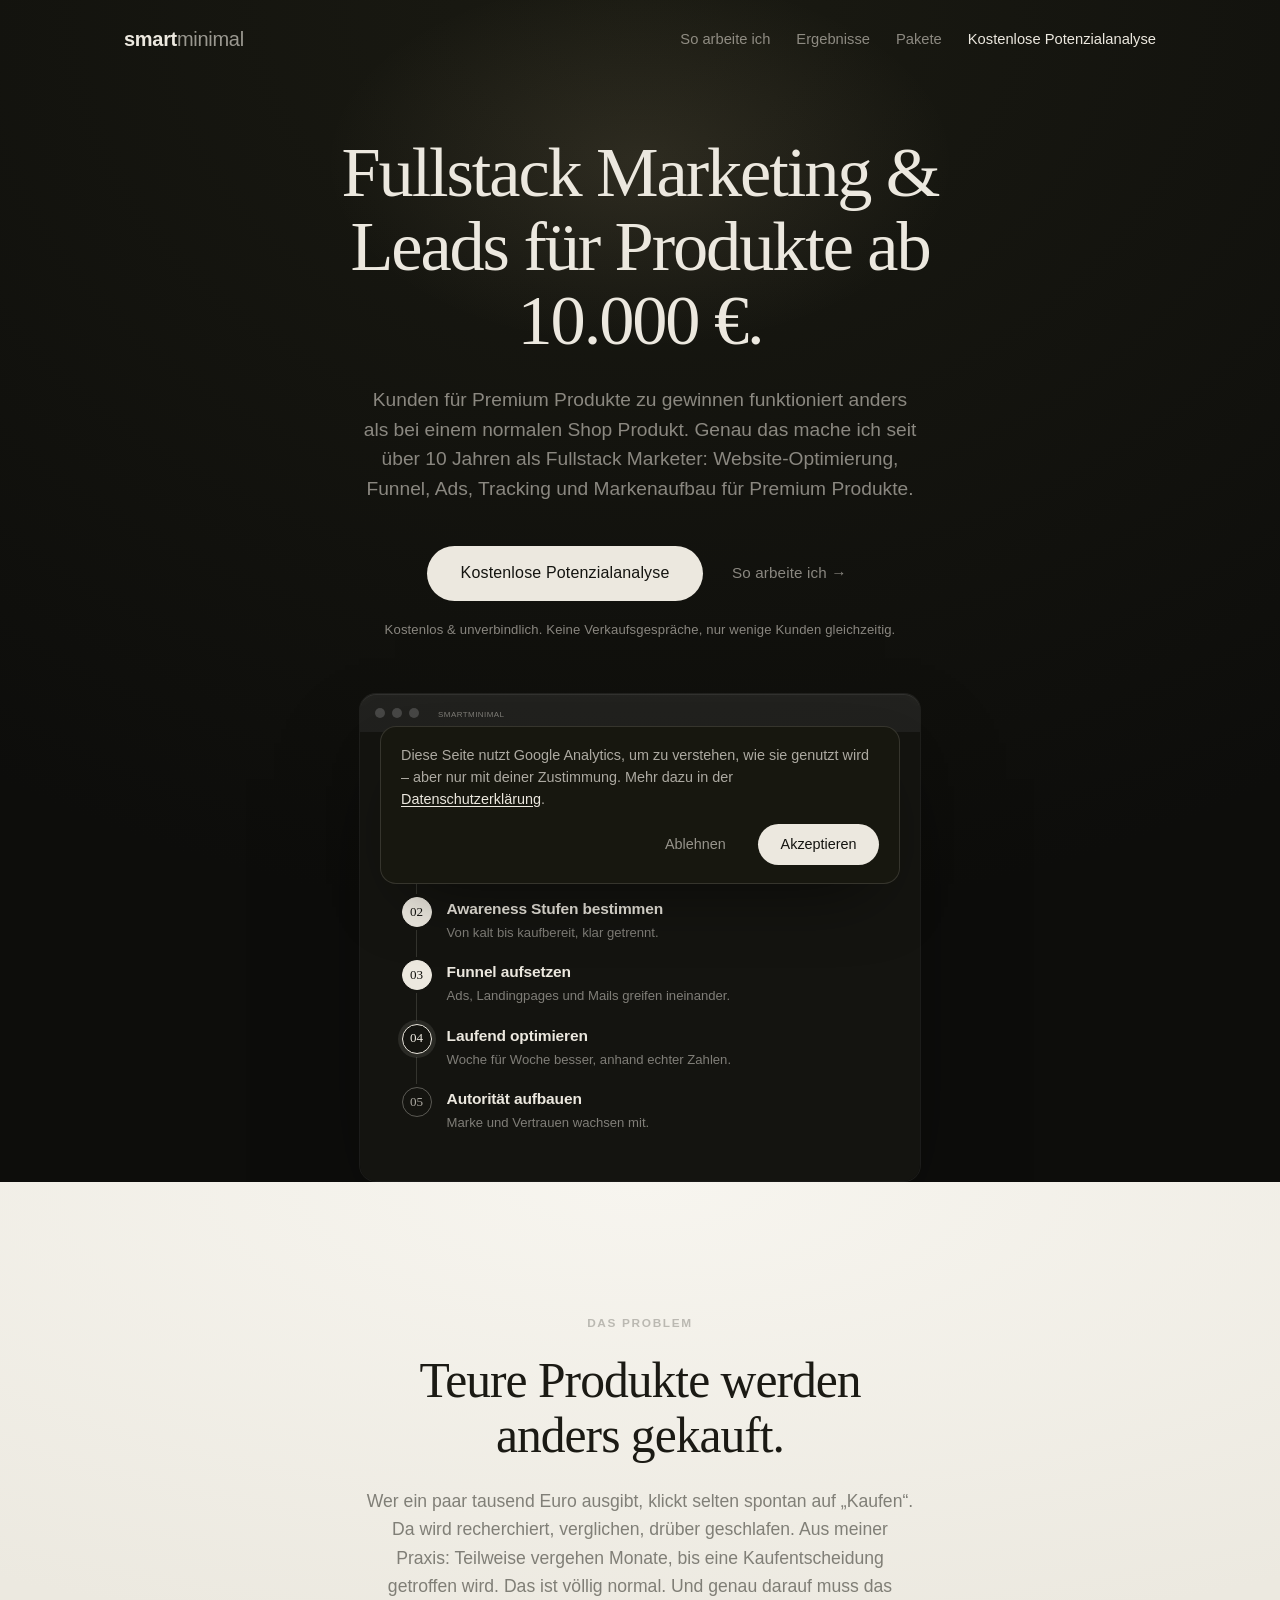
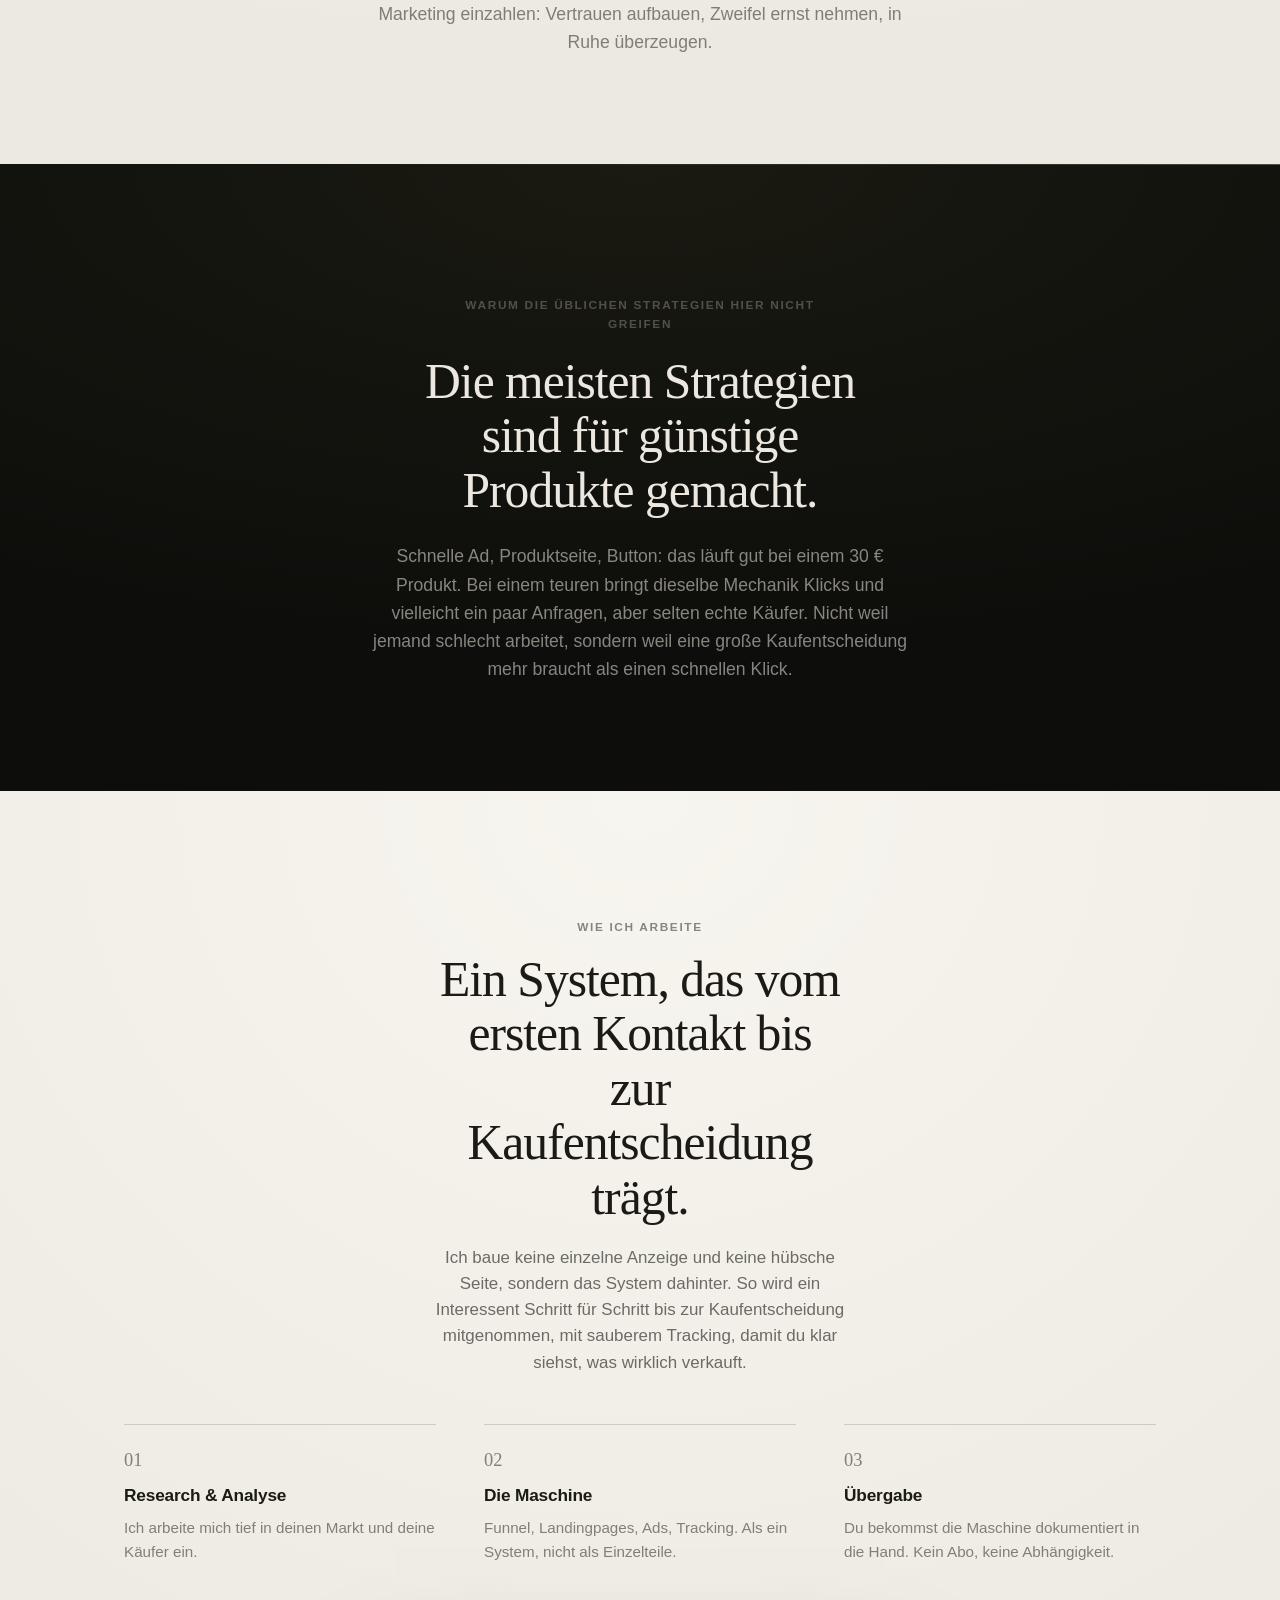
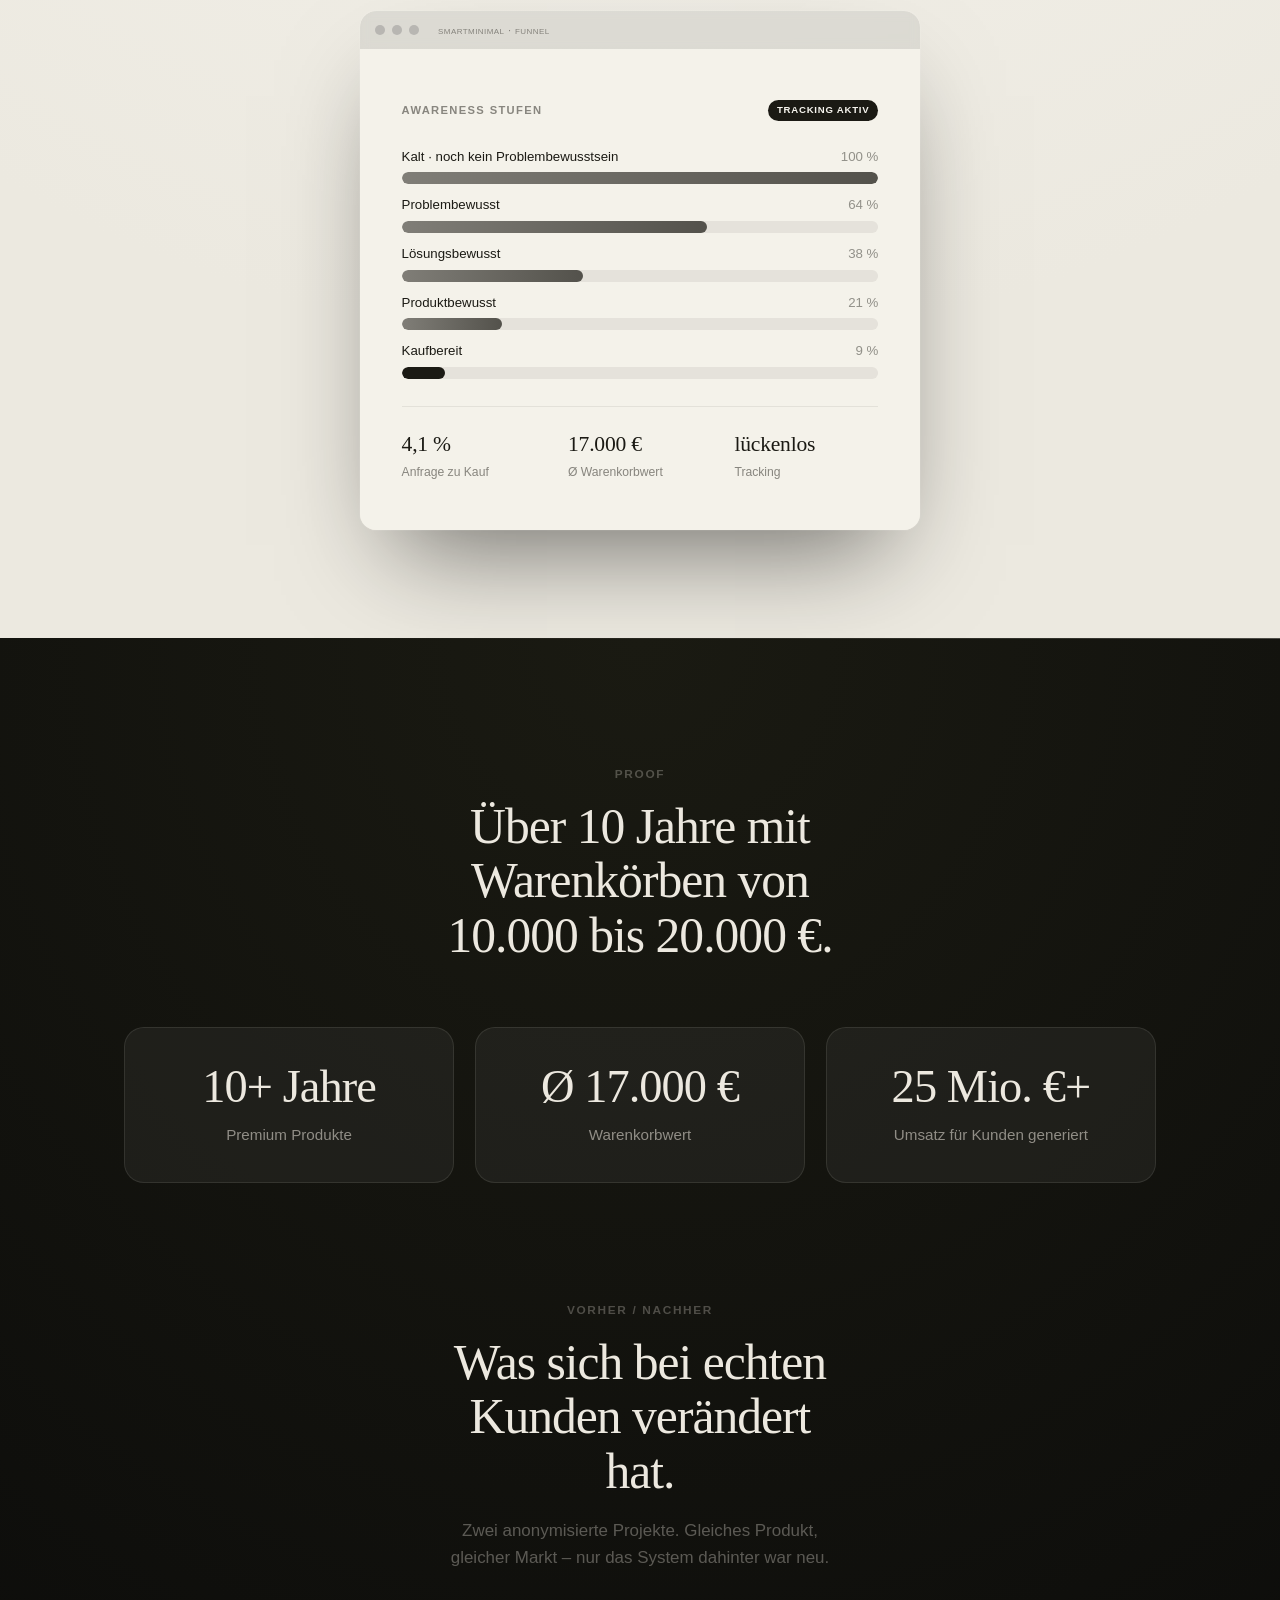
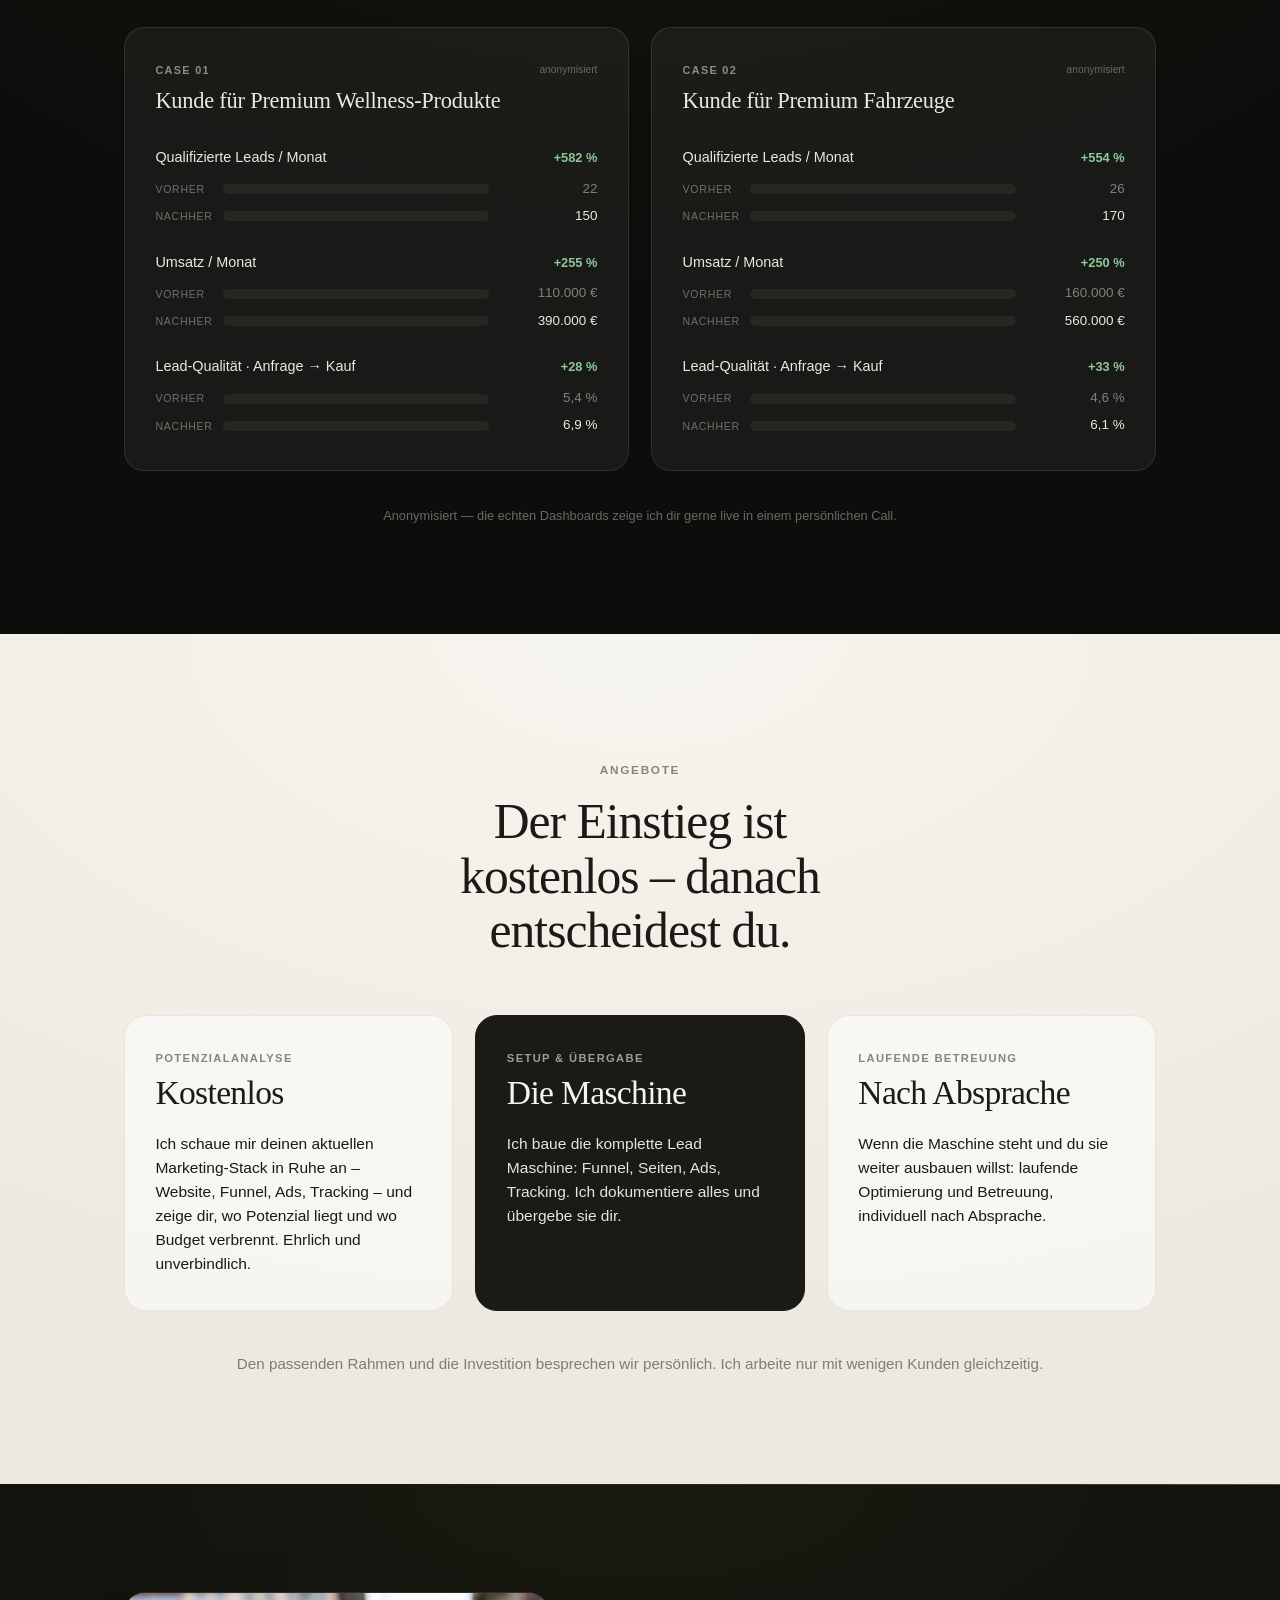
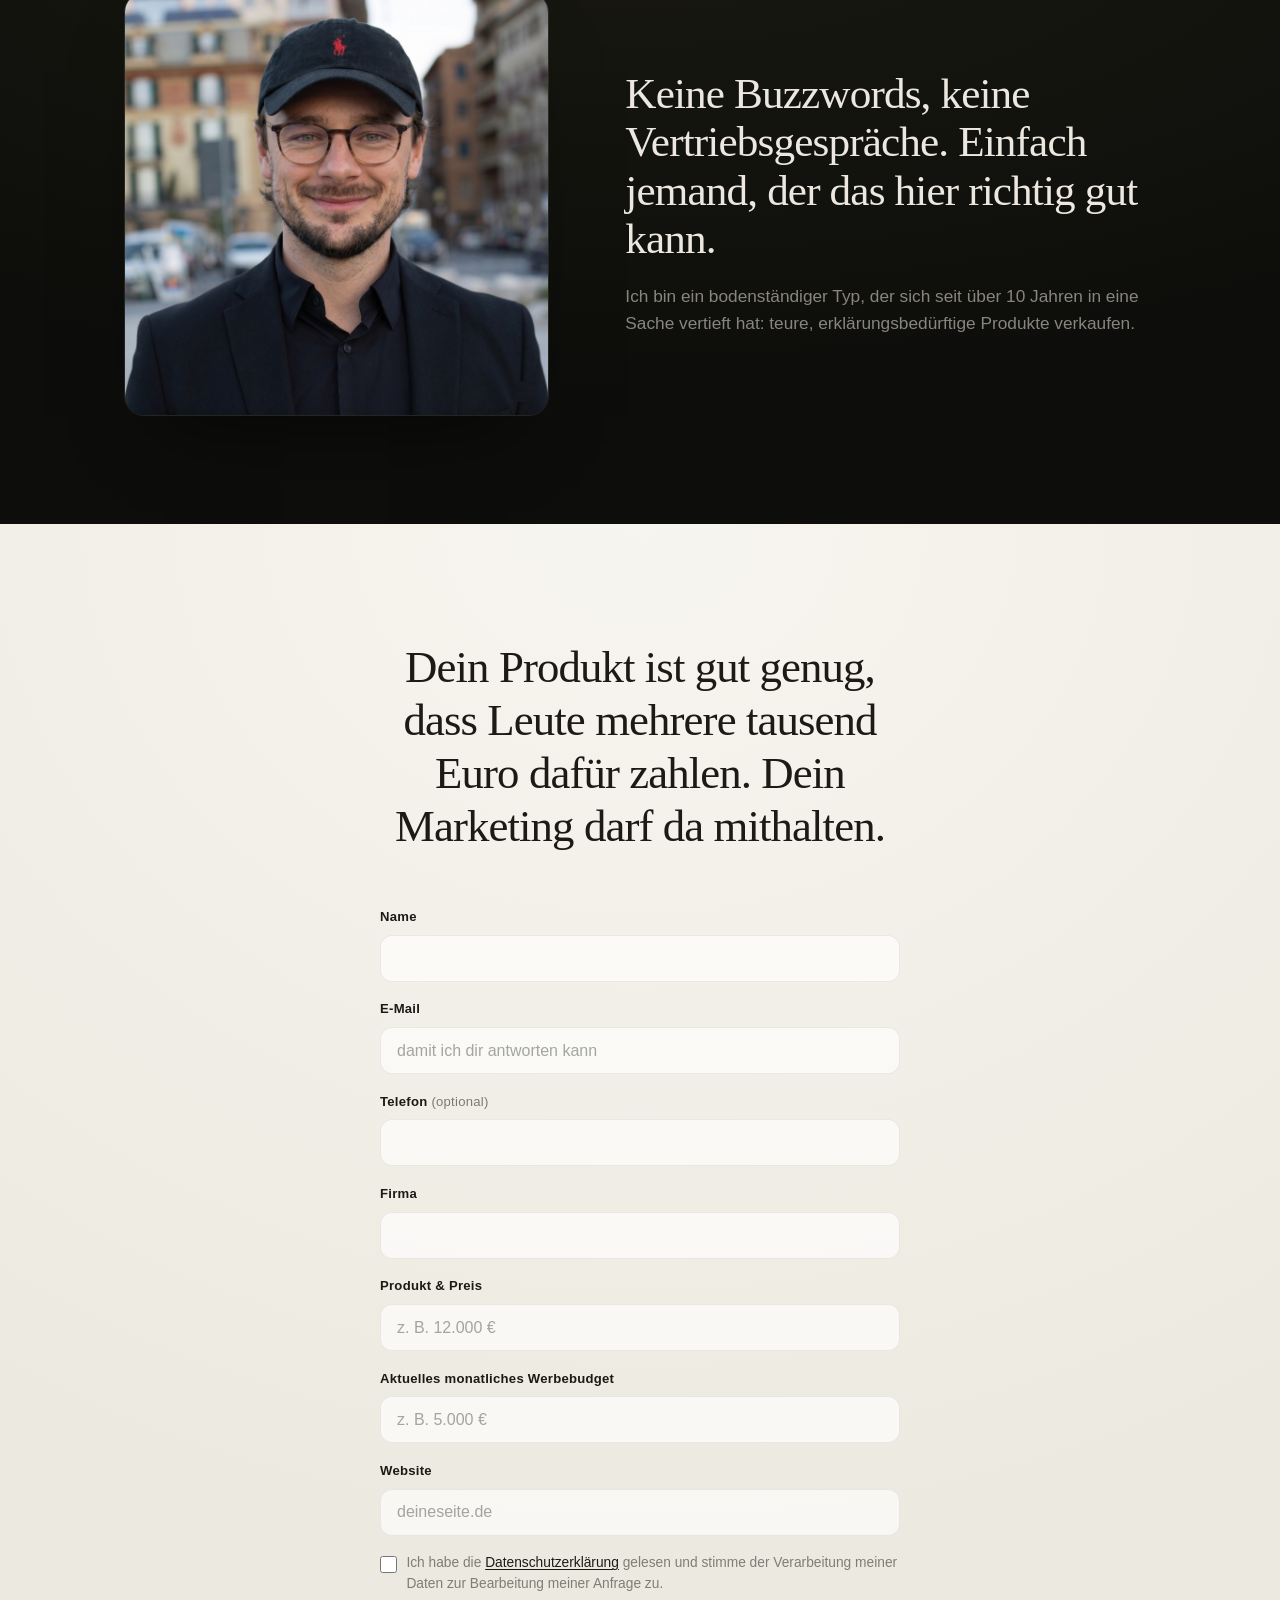
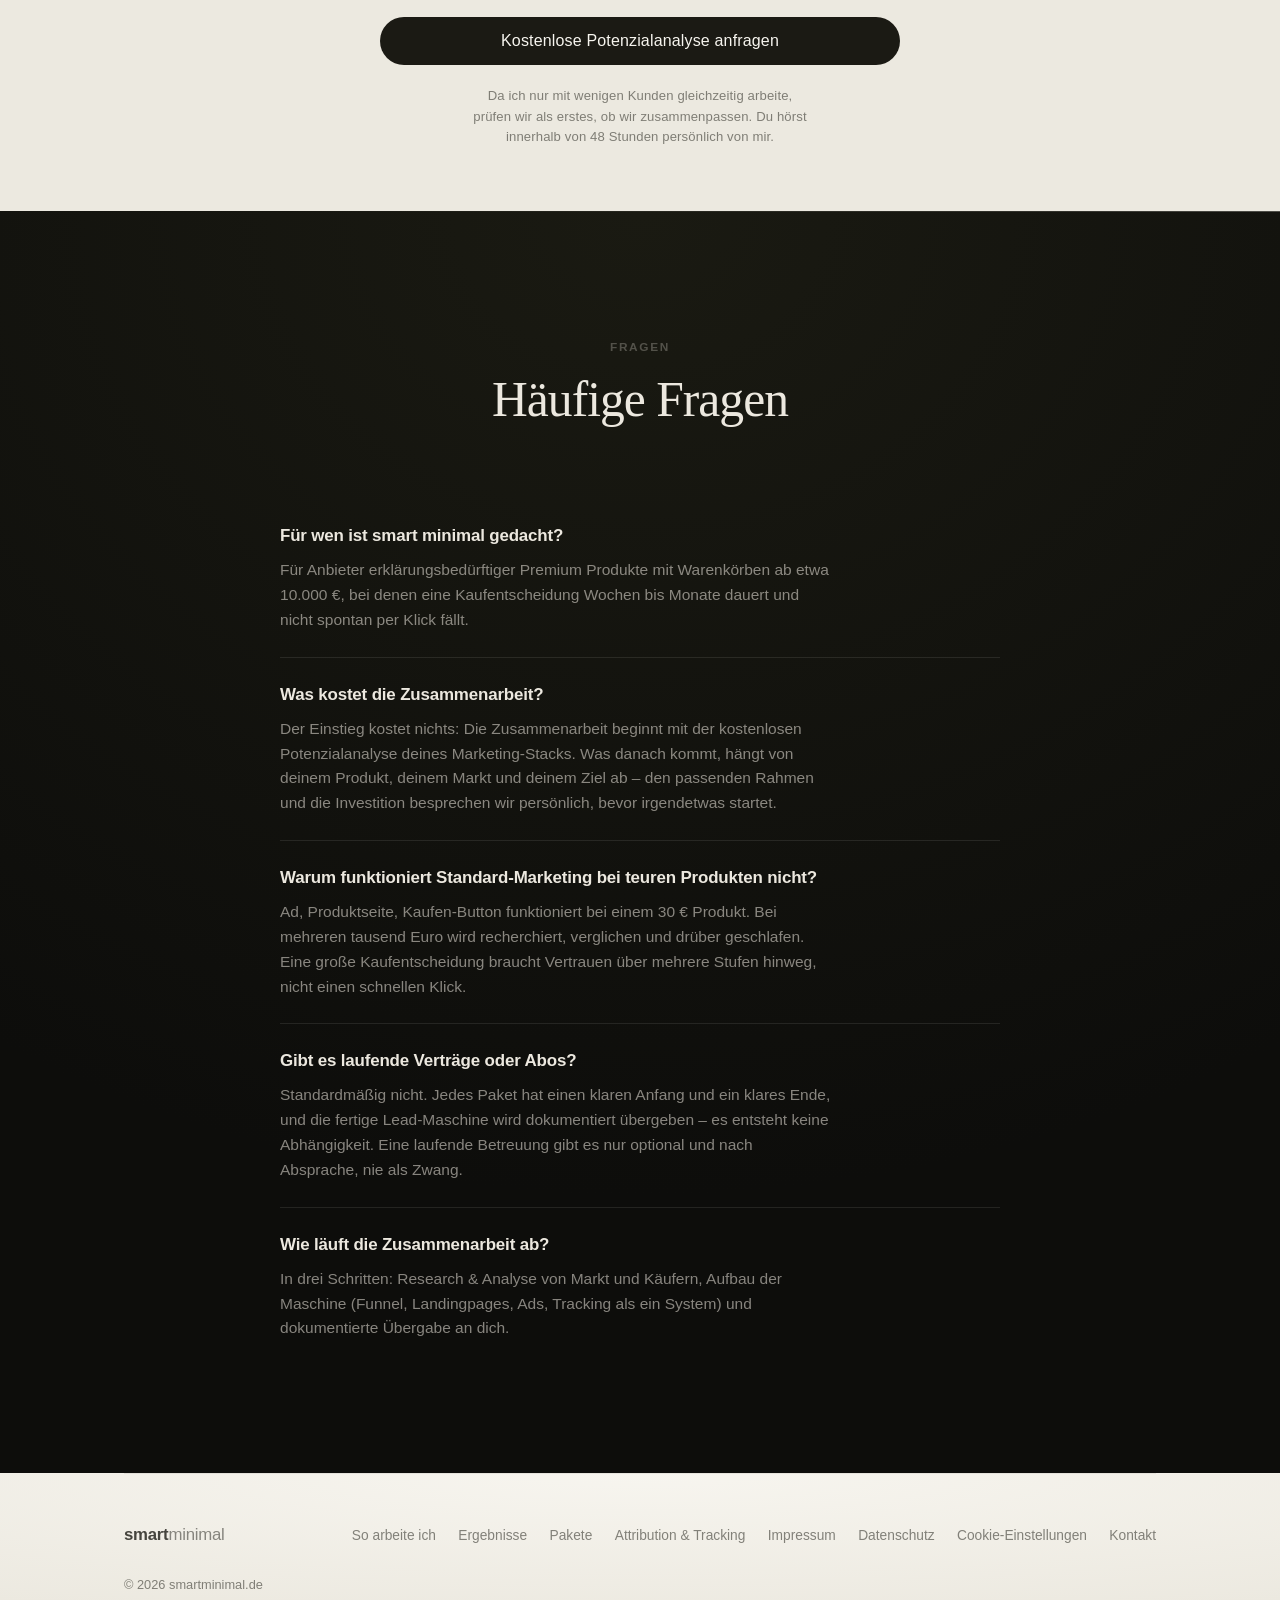
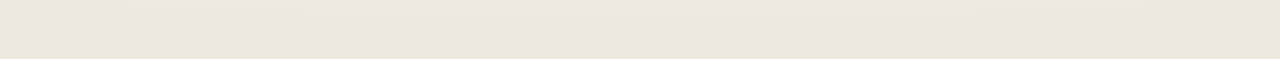
==== commit 8ca8c84c: "Kostenlose Potenzialanalyse als Einstiegsangebot auf beiden Seiten - CTAs (Nav, Hero, Formular-Butto" ====
--- a/index.html
+++ b/index.html
@@ -60,7 +60,7 @@
       }
 
       * { box-sizing: border-box; margin: 0; padding: 0; }
-      html { scroll-behavior: smooth; }
+      html { scroll-behavior: smooth; overflow-x: clip; }
       body {
         background: #0d0d0b;
         font-family: var(--sans);
@@ -402,7 +402,7 @@
         z-index: -1;
         left: 50%;
         top: -14%;
-        width: min(900px, 120vw);
+        width: min(900px, 100vw);
         aspect-ratio: 1.7;
         transform: translateX(-50%);
         background: radial-gradient(50% 50% at 50% 50%, rgba(226, 205, 160, 0.11), transparent 70%);
@@ -479,9 +479,11 @@
           "makesOffer": [
             {
               "@type": "Offer",
-              "name": "Analyse",
-              "description": "Analyse des aktuellen Funnels inkl. konkreter Roadmap. Geld-zurück, falls nichts Umsetzbares dabei ist.",
-              "itemOffered": { "@type": "Service", "name": "Marketing- und Funnel-Analyse" }
+              "name": "Kostenlose Potenzialanalyse",
+              "description": "Kostenlose Analyse des aktuellen Marketing-Stacks: Website, Funnel, Ads und Tracking – mit ehrlicher Einschätzung, wo Potenzial liegt und wo Budget verbrennt.",
+              "price": "0",
+              "priceCurrency": "EUR",
+              "itemOffered": { "@type": "Service", "name": "Potenzialanalyse des Marketing-Stacks" }
             },
             {
               "@type": "Offer",
@@ -531,7 +533,7 @@
               "name": "Was kostet die Zusammenarbeit?",
               "acceptedAnswer": {
                 "@type": "Answer",
-                "text": "Das hängt von deinem Produkt, deinem Markt und deinem Ziel ab. Den passenden Rahmen und die Investition besprechen wir persönlich – du bekommst eine klare Einschätzung, bevor irgendetwas startet. Die Zusammenarbeit beginnt mit der Analyse; Setup, Übergabe und eine optionale laufende Betreuung folgen darauf."
+                "text": "Der Einstieg kostet nichts: Die Zusammenarbeit beginnt mit der kostenlosen Potenzialanalyse deines Marketing-Stacks. Was danach kommt, hängt von deinem Produkt, deinem Markt und deinem Ziel ab – den passenden Rahmen und die Investition besprechen wir persönlich, bevor irgendetwas startet."
               }
             },
             {
@@ -574,7 +576,7 @@
             <a class="nav-text" href="#how">So arbeite ich</a>
             <a class="nav-text" href="#ergebnisse">Ergebnisse</a>
             <a class="nav-text" href="#pakete">Pakete</a>
-            <a class="nav-cta" href="#anfrage">Analyse anfragen</a>
+            <a class="nav-cta" href="#anfrage">Kostenlose Potenzialanalyse</a>
           </div>
         </nav>
 
@@ -587,10 +589,10 @@
             und Markenaufbau für Premium Produkte.
           </p>
           <div class="cta-row">
-            <a class="btn btn-light" href="#anfrage">Analyse anfragen</a>
+            <a class="btn btn-light" href="#anfrage">Kostenlose Potenzialanalyse</a>
             <a class="btn btn-ghost ghost-on-dark" href="#how">So arbeite ich →</a>
           </div>
-          <p class="cta-note">Keine Verkaufsgespräche, nur wenige Kunden gleichzeitig.</p>
+          <p class="cta-note">Kostenlos &amp; unverbindlich. Keine Verkaufsgespräche, nur wenige Kunden gleichzeitig.</p>
 
           <div class="hero-mock">
             <div class="win">
@@ -824,16 +826,16 @@
         <div class="pricing">
           <div class="section-head reveal" style="padding-top: 12vh">
             <p class="sc-eyebrow">Angebote</p>
-            <h2>Drei klare Pakete – vom Einstieg bis zur laufenden Betreuung.</h2>
+            <h2>Der Einstieg ist kostenlos – danach entscheidest du.</h2>
           </div>
           <div class="plans">
             <div class="plan reveal">
-              <div class="plan-name">Analyse</div>
-              <div class="price">Der Einstieg</div>
+              <div class="plan-name">Potenzialanalyse</div>
+              <div class="price">Kostenlos</div>
               <div class="plan-body">
-                Ich schaue mir deinen aktuellen Stand genau an und zeige dir, wo
-                dein Funnel hakt, plus eine konkrete Roadmap. Bringt dir die Analyse
-                nichts Umsetzbares, bekommst du dein Geld zurück.
+                Ich schaue mir deinen aktuellen Marketing-Stack in Ruhe an –
+                Website, Funnel, Ads, Tracking – und zeige dir, wo Potenzial
+                liegt und wo Budget verbrennt. Ehrlich und unverbindlich.
               </div>
             </div>
             <div class="plan pro reveal">
@@ -881,7 +883,7 @@
           <h2 class="reveal">Dein Produkt ist gut genug, dass Leute mehrere tausend Euro dafür zahlen. Dein Marketing darf da mithalten.</h2>
 
           <form class="form-wrap" action="https://formspree.io/f/xojzqrpz" method="POST">
-            <input type="hidden" name="_subject" value="Neue Anfrage über smartminimal.de" />
+            <input type="hidden" name="_subject" value="Neue Potenzialanalyse-Anfrage über smartminimal.de" />
             <input type="hidden" name="_next" value="https://smartminimal.de/danke.html" />
             <input type="text" name="_gotcha" style="display:none" tabindex="-1" autocomplete="off" aria-hidden="true" />
             <div class="field">
@@ -919,7 +921,7 @@
               </label>
             </div>
             <div class="field form-submit">
-              <button class="btn btn-dark" type="submit">Analyse anfragen</button>
+              <button class="btn btn-dark" type="submit">Kostenlose Potenzialanalyse anfragen</button>
             </div>
           </form>
 
@@ -946,7 +948,7 @@
           </div>
           <div class="faq-item">
             <h3>Was kostet die Zusammenarbeit?</h3>
-            <p>Das hängt von deinem Produkt, deinem Markt und deinem Ziel ab. Den passenden Rahmen und die Investition besprechen wir persönlich – du bekommst eine klare Einschätzung, bevor irgendetwas startet. Die Zusammenarbeit beginnt mit der Analyse; Setup, Übergabe und eine optionale laufende Betreuung folgen darauf.</p>
+            <p>Der Einstieg kostet nichts: Die Zusammenarbeit beginnt mit der kostenlosen Potenzialanalyse deines Marketing-Stacks. Was danach kommt, hängt von deinem Produkt, deinem Markt und deinem Ziel ab – den passenden Rahmen und die Investition besprechen wir persönlich, bevor irgendetwas startet.</p>
           </div>
           <div class="faq-item">
             <h3>Warum funktioniert Standard-Marketing bei teuren Produkten nicht?</h3>
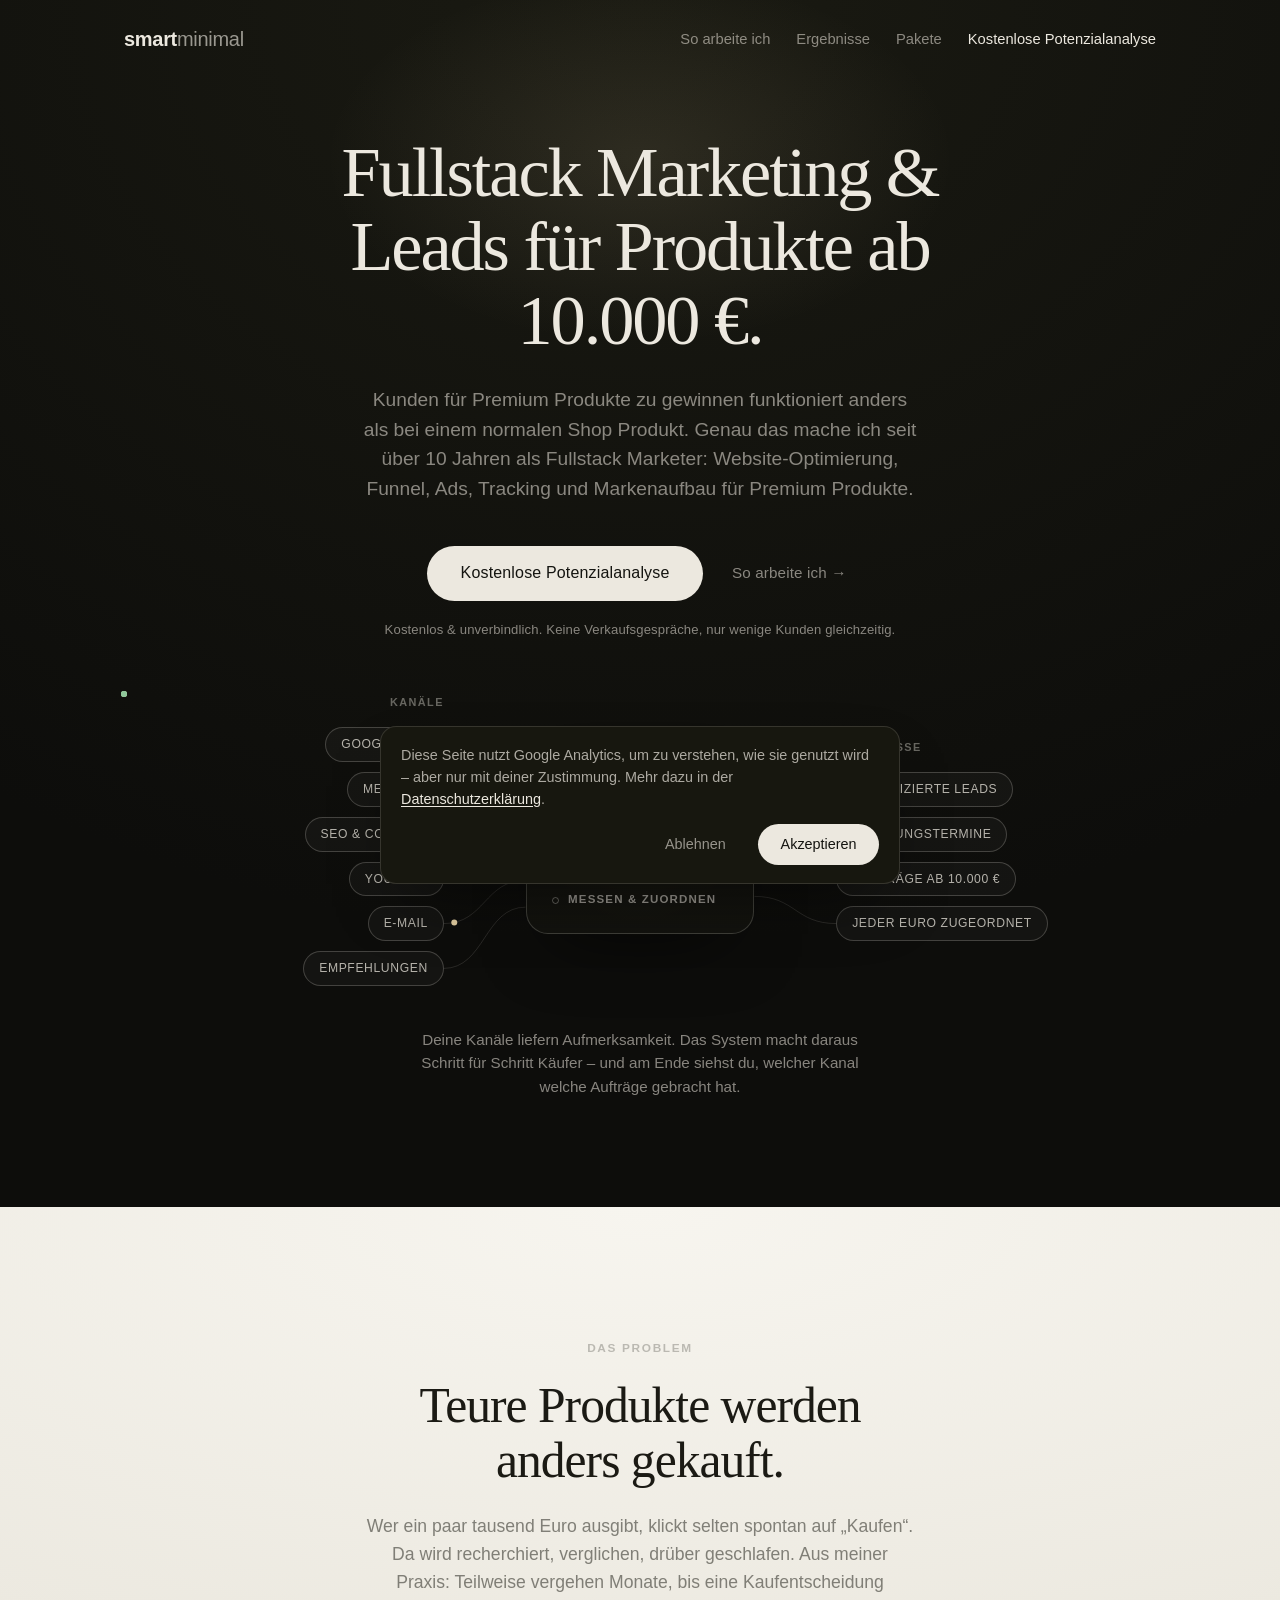
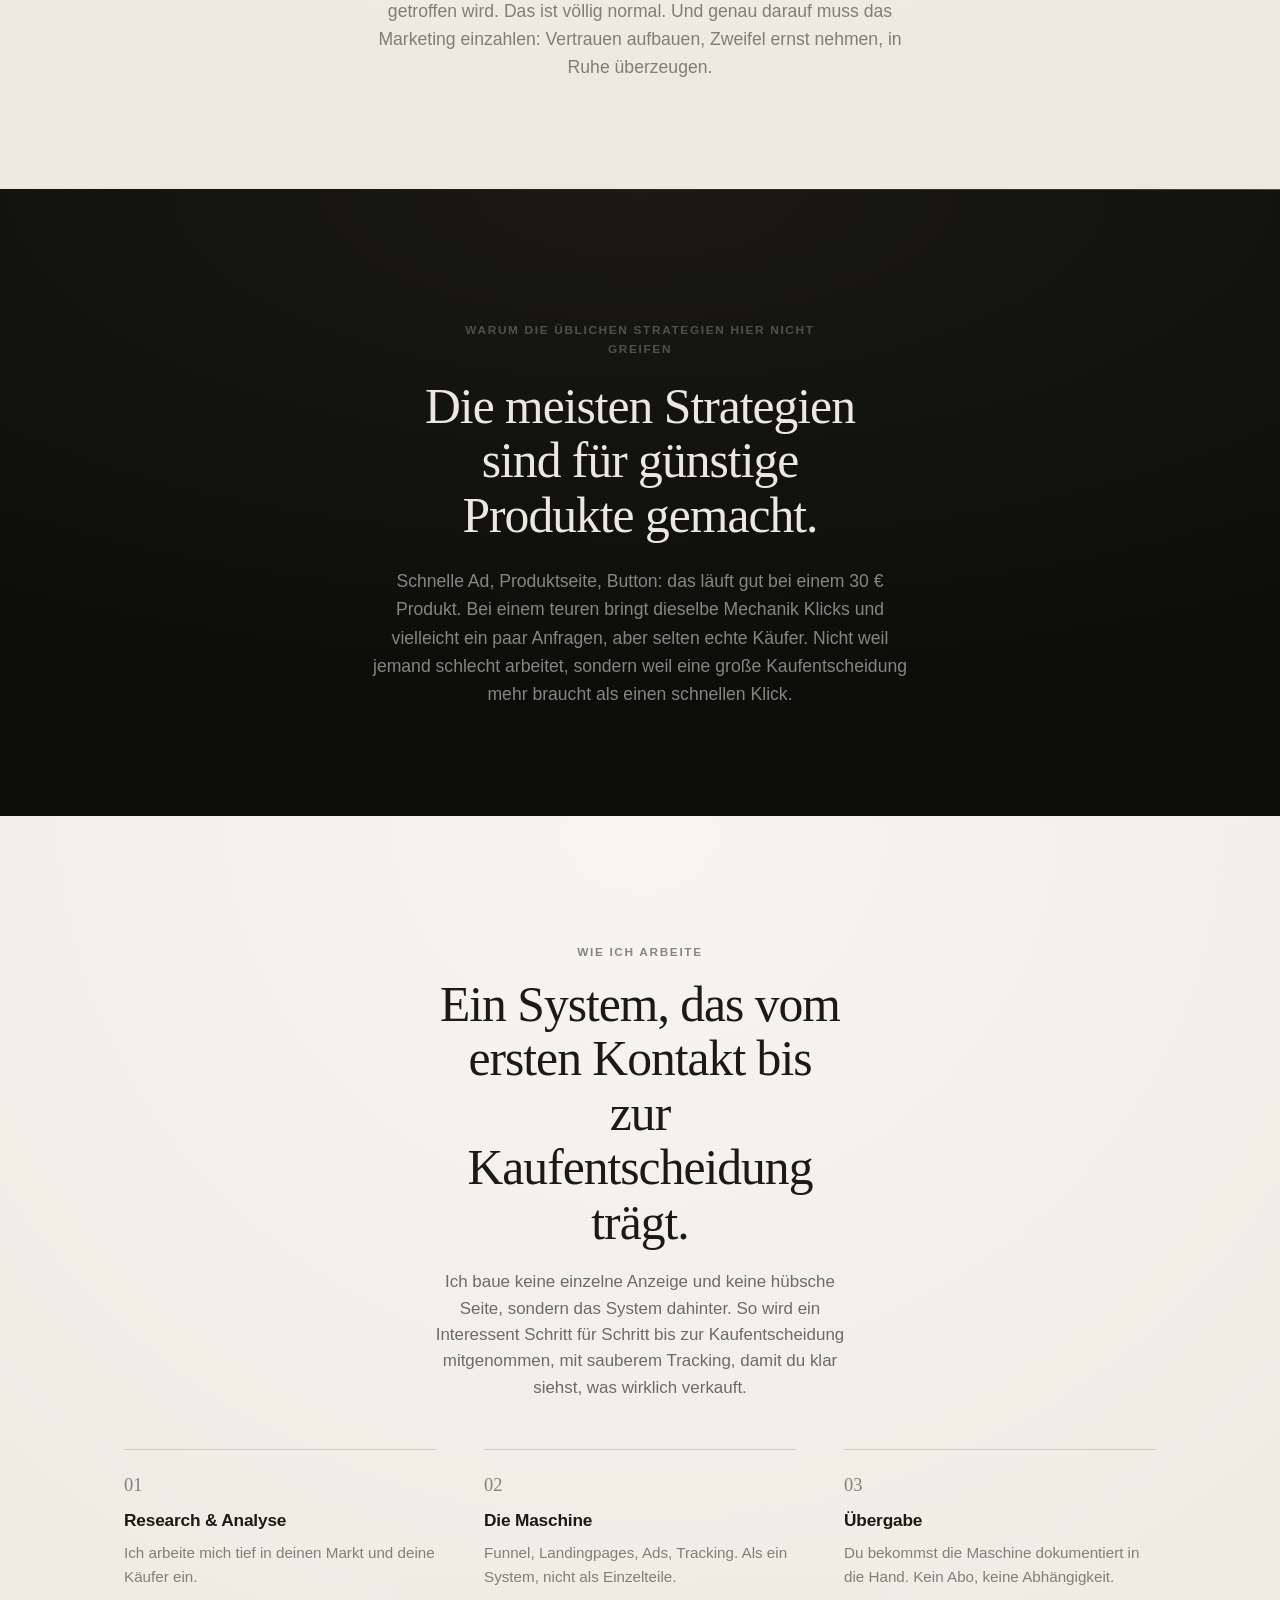
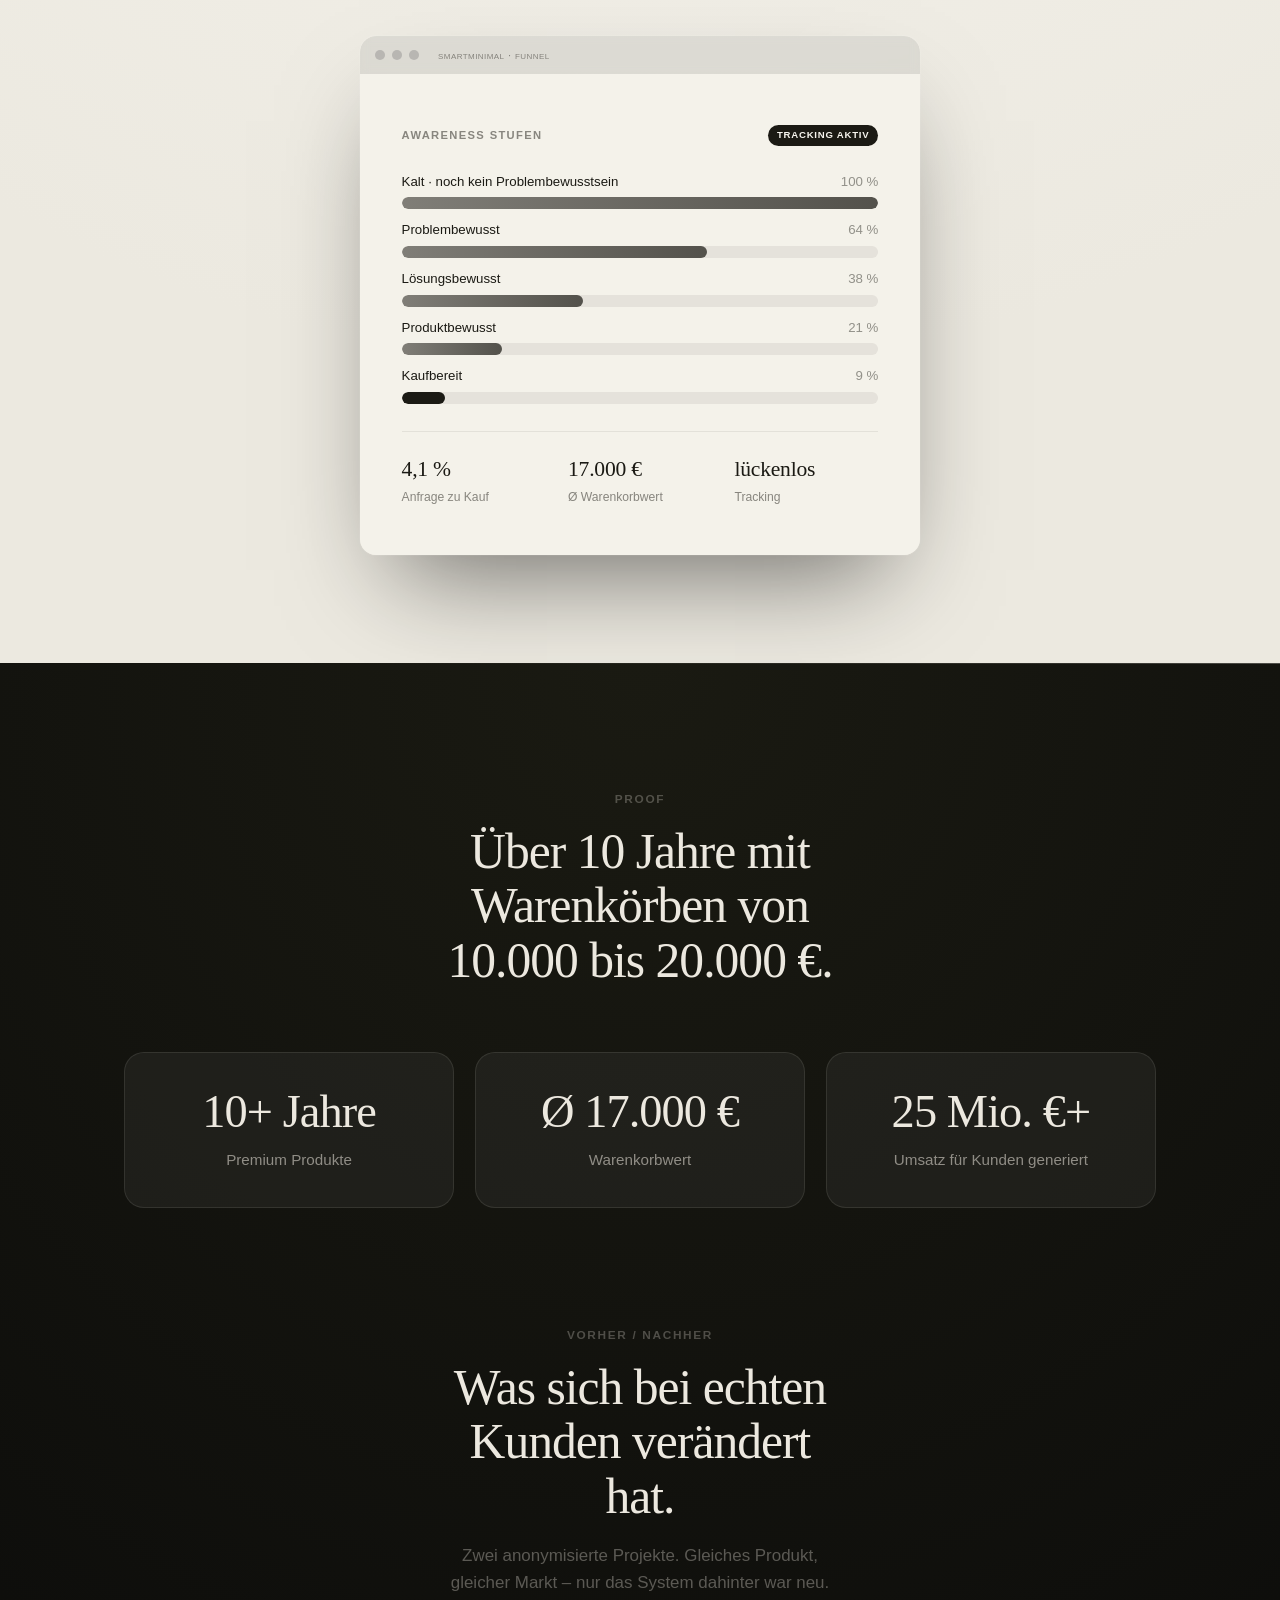
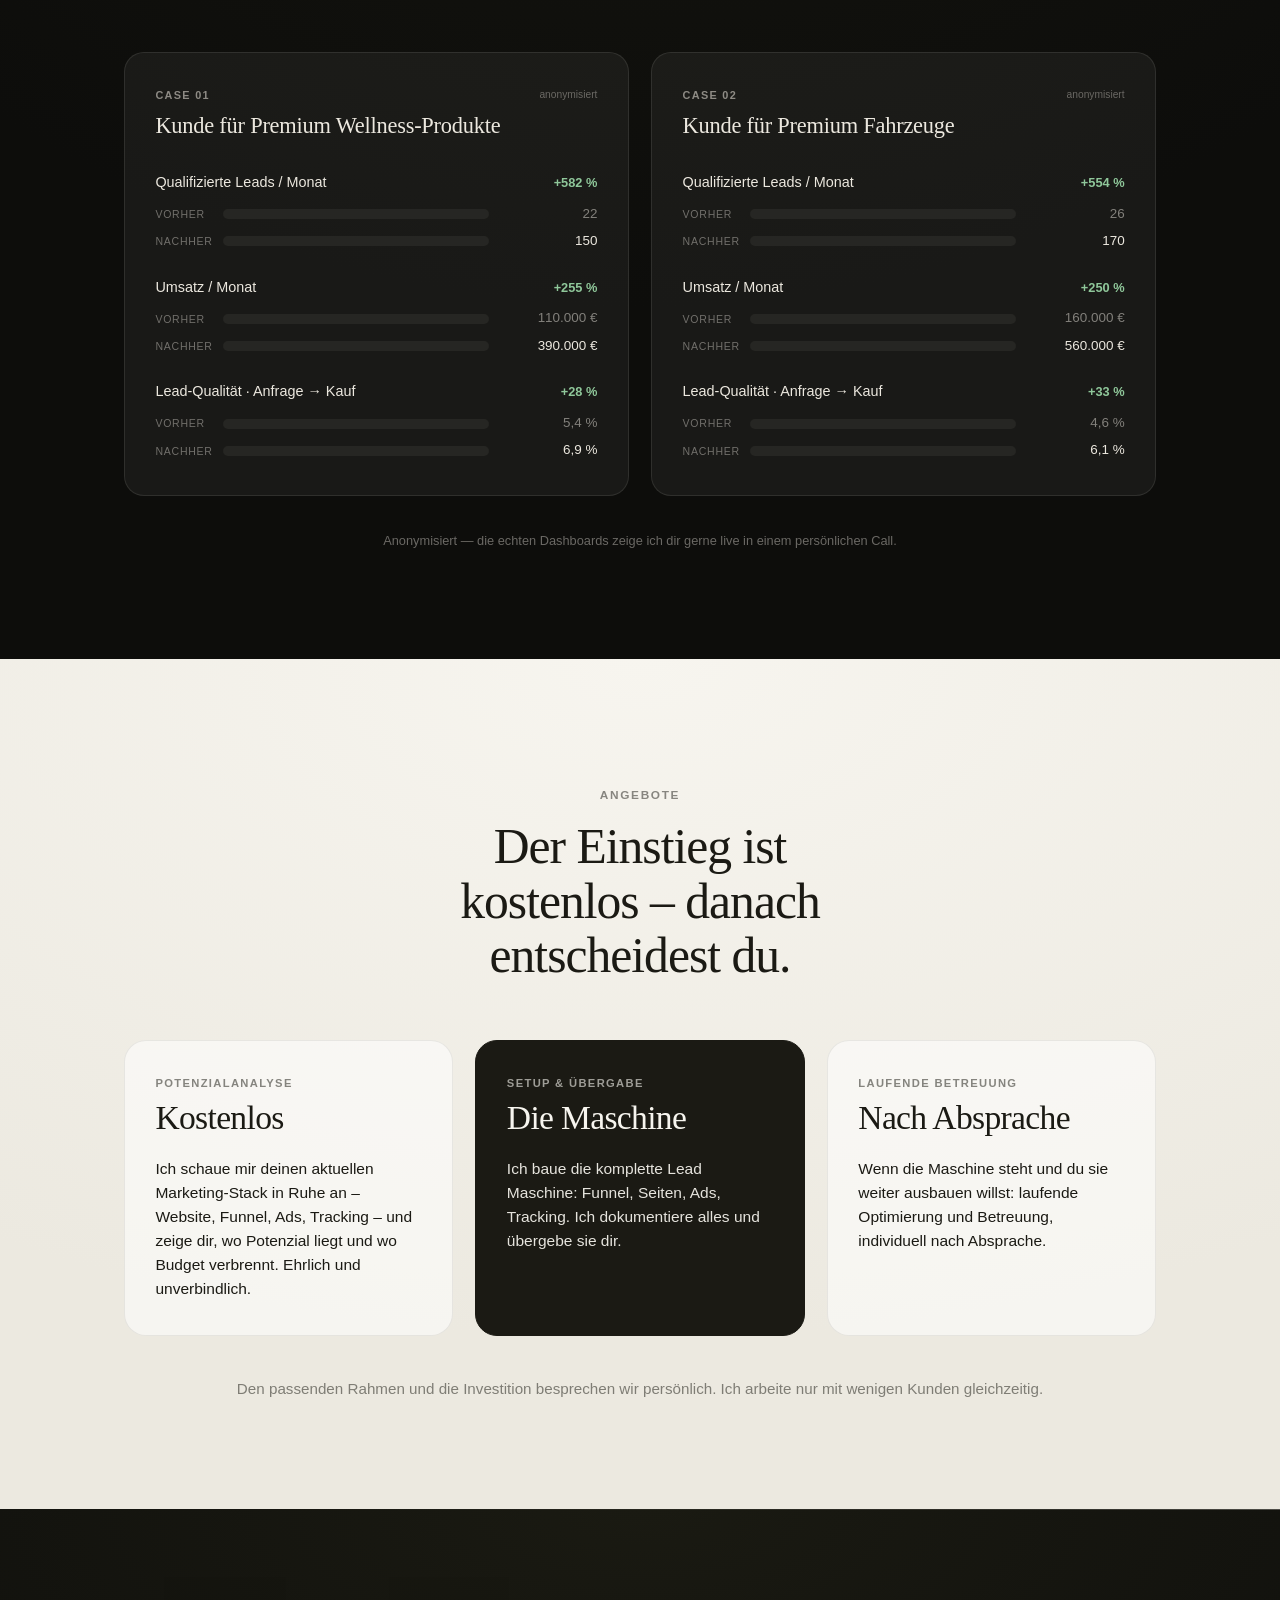
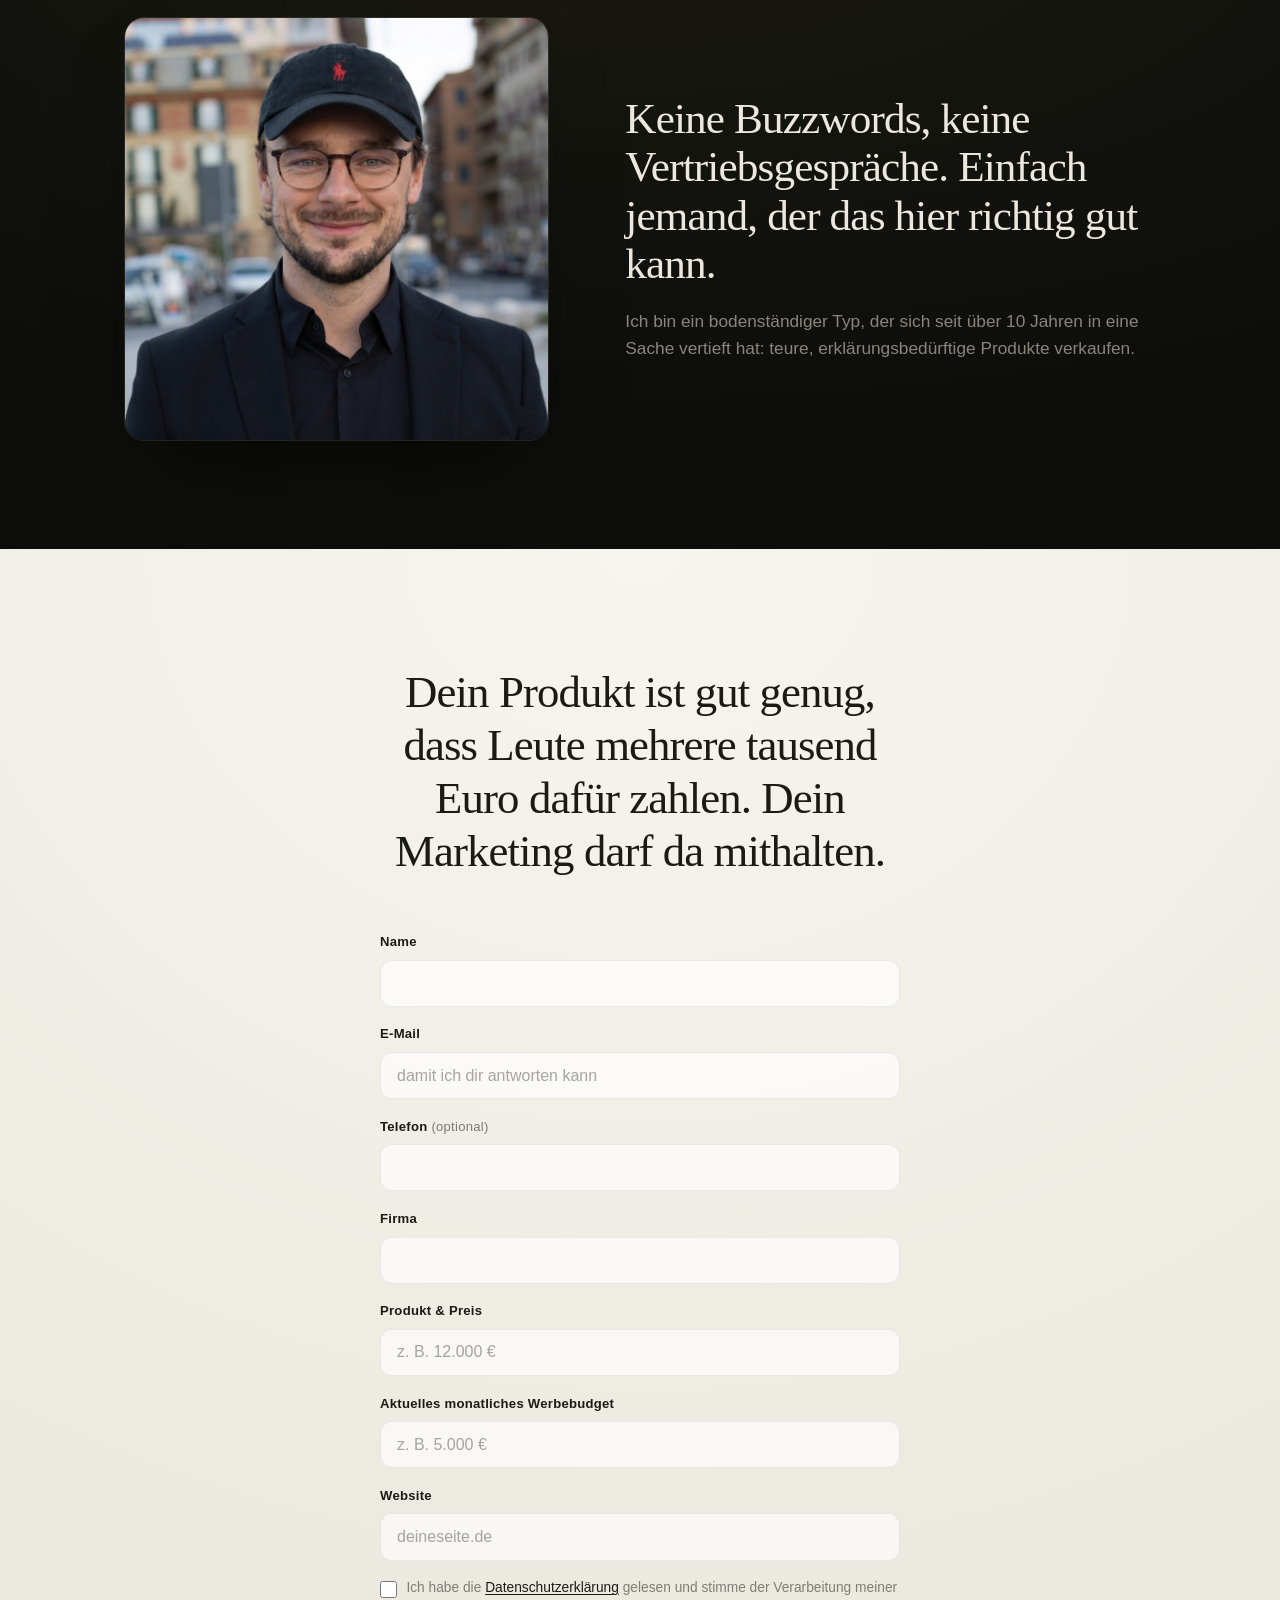
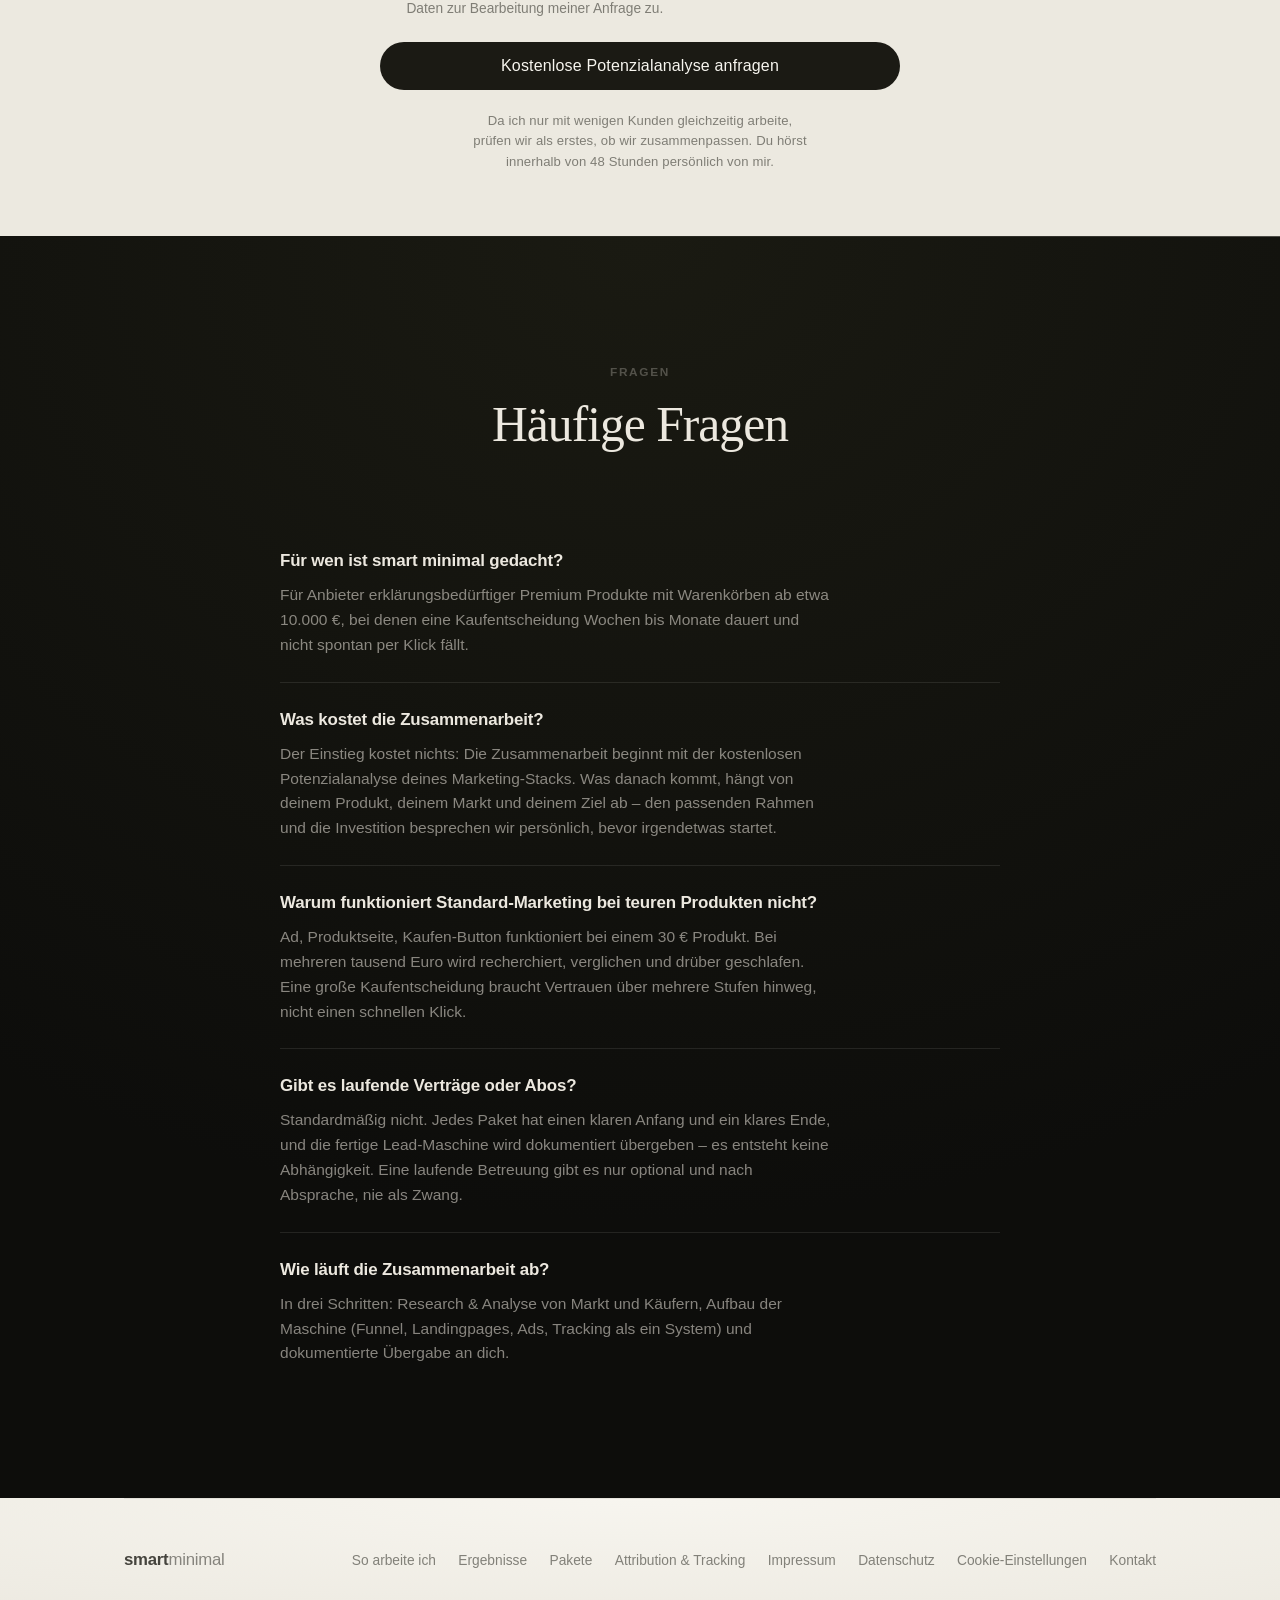
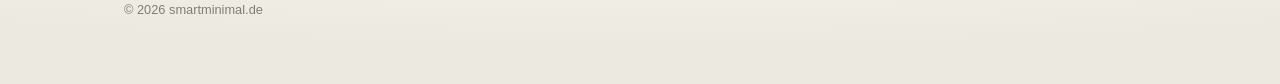
==== commit 43931525: "Fluss-Diagramm von /v2 auf die Startseite uebernommen, Testseite entfernt Hero zeigt jetzt das animi" ====
--- a/index.html
+++ b/index.html
@@ -449,6 +449,84 @@
         .hero h1, .hero .lede, .hero .cta-row, .hero .cta-note, .hero-mock { animation: none; }
         .hero::before, .band::after, .live .d { animation: none; }
         .fbar .fill, .ba-fill { transition: none; }
+      }
+
+      /* ---------- Fluss-Diagramm (Kanäle → System → Ergebnisse) ---------- */
+      .flow-wrap { width: 100%; padding-bottom: clamp(4rem, 12vh, 9rem); }
+      .flow {
+        position: relative;
+        display: grid;
+        grid-template-columns: 1fr minmax(230px, 290px) 1fr;
+        gap: clamp(1.2rem, 4vw, 3.5rem);
+        align-items: center;
+      }
+      .flow-svg { position: absolute; inset: 0; width: 100%; height: 100%; pointer-events: none; overflow: visible; }
+      .flow-col { display: flex; flex-direction: column; gap: 10px; position: relative; z-index: 1; }
+      .flow-col.src { align-items: flex-end; }
+      .flow-col.dst { align-items: flex-start; }
+      .flow-cap {
+        font-size: 0.68rem; font-weight: 600; text-transform: uppercase;
+        letter-spacing: 0.13em; color: rgba(236, 232, 223, 0.4); margin-bottom: 6px;
+      }
+      .fpill {
+        border: 1px solid rgba(236, 232, 223, 0.22);
+        border-radius: 999px;
+        padding: 7px 15px;
+        font-size: 0.76rem; font-weight: 500; letter-spacing: 0.05em; text-transform: uppercase;
+        color: rgba(236, 232, 223, 0.75);
+        background: rgba(255, 255, 255, 0.03);
+        white-space: nowrap;
+      }
+      .flow-center { position: relative; z-index: 1; display: flex; justify-content: center; }
+      .machine {
+        position: relative;
+        border: 1px solid rgba(236, 232, 223, 0.2);
+        border-radius: 22px;
+        padding: 1.5rem 1.6rem;
+        background: rgba(20, 20, 16, 0.85);
+        box-shadow: 0 30px 70px -30px rgba(0, 0, 0, 0.6), inset 0 1px 0 rgba(255, 255, 255, 0.06);
+      }
+      .machine::before {
+        content: "";
+        position: absolute;
+        inset: -50px;
+        z-index: -1;
+        background: radial-gradient(50% 50% at 50% 50%, rgba(226, 205, 160, 0.14), transparent 70%);
+        animation: breathe2 7s ease-in-out infinite alternate;
+        pointer-events: none;
+      }
+      @keyframes breathe2 { from { opacity: 0.55; transform: scale(0.96); } to { opacity: 1; transform: scale(1.08); } }
+      .m-head { display: flex; align-items: center; justify-content: space-between; gap: 14px; margin-bottom: 1.1rem; }
+      .m-logo { font-size: 0.9rem; font-weight: 600; letter-spacing: -0.01em; }
+      .m-logo .soft { font-weight: 500; opacity: 0.62; }
+      .m-steps { display: flex; flex-direction: column; gap: 9px; }
+      .m-step {
+        display: flex; align-items: center; gap: 9px;
+        font-size: 0.72rem; font-weight: 600; letter-spacing: 0.1em; text-transform: uppercase;
+        color: rgba(236, 232, 223, 0.6);
+        white-space: nowrap;
+      }
+      .m-step i {
+        width: 7px; height: 7px; border-radius: 50%; flex-shrink: 0;
+        border: 1px solid rgba(236, 232, 223, 0.35);
+        animation: stepPulse 4.8s linear infinite;
+      }
+      .m-step:nth-child(2) i { animation-delay: 1.2s; }
+      .m-step:nth-child(3) i { animation-delay: 2.4s; }
+      .m-step:nth-child(4) i { animation-delay: 3.6s; }
+      @keyframes stepPulse {
+        0%, 18%, 100% { background: transparent; border-color: rgba(236, 232, 223, 0.35); box-shadow: none; }
+        6%, 12% { background: #8fc79a; border-color: #8fc79a; box-shadow: 0 0 10px rgba(143, 199, 154, 0.55); }
+      }
+      .flow-note { text-align: center; margin: 2.6rem auto 0; max-width: 52ch; font-size: 0.95rem; color: var(--d-muted); }
+      @media (max-width: 760px) {
+        .flow { grid-template-columns: 1fr; gap: 2.4rem; justify-items: center; }
+        .flow-col.src, .flow-col.dst { flex-direction: row; flex-wrap: wrap; justify-content: center; align-items: center; gap: 8px; }
+        .flow-cap { width: 100%; text-align: center; margin-bottom: 2px; }
+        .machine { width: min(100%, 320px); }
+      }
+      @media (prefers-reduced-motion: reduce) {
+        .machine::before, .m-step i { animation: none; }
       }
     </style>
 
@@ -595,36 +673,45 @@
           <p class="cta-note">Kostenlos &amp; unverbindlich. Keine Verkaufsgespräche, nur wenige Kunden gleichzeitig.</p>
 
           <div class="hero-mock">
-            <div class="win">
-              <div class="win-bar"><i></i><i></i><i></i><span class="win-url">smartminimal</span></div>
-              <div class="screen dark">
-                <div class="sys-head">
-                  <span class="s-logo">smart<span style="opacity:.62;font-weight:500">minimal</span></span>
-                  <span class="live"><span class="d"></span>System läuft</span>
+            <div class="flow-wrap">
+              <div class="flow" id="flow">
+                <div class="flow-col src">
+                  <p class="flow-cap">Kanäle</p>
+                  <span class="fpill">Google Ads</span>
+                  <span class="fpill">Meta Ads</span>
+                  <span class="fpill">SEO &amp; Content</span>
+                  <span class="fpill">YouTube</span>
+                  <span class="fpill">E-Mail</span>
+                  <span class="fpill">Empfehlungen</span>
                 </div>
-                <div class="road">
-                  <div class="r-item done">
-                    <div class="r-rail"><span class="r-dot">01</span><span class="r-line"></span></div>
-                    <div class="r-body"><div class="r-title">Grundlage &amp; Tracking</div><div class="r-sub">Sauber aufgesetzt, jeder Schritt messbar.</div></div>
-                  </div>
-                  <div class="r-item done">
-                    <div class="r-rail"><span class="r-dot">02</span><span class="r-line"></span></div>
-                    <div class="r-body"><div class="r-title">Awareness Stufen bestimmen</div><div class="r-sub">Von kalt bis kaufbereit, klar getrennt.</div></div>
-                  </div>
-                  <div class="r-item done">
-                    <div class="r-rail"><span class="r-dot">03</span><span class="r-line"></span></div>
-                    <div class="r-body"><div class="r-title">Funnel aufsetzen</div><div class="r-sub">Ads, Landingpages und Mails greifen ineinander.</div></div>
-                  </div>
-                  <div class="r-item current">
-                    <div class="r-rail"><span class="r-dot">04</span><span class="r-line"></span></div>
-                    <div class="r-body"><div class="r-title">Laufend optimieren</div><div class="r-sub">Woche für Woche besser, anhand echter Zahlen.</div></div>
-                  </div>
-                  <div class="r-item">
-                    <div class="r-rail"><span class="r-dot">05</span></div>
-                    <div class="r-body"><div class="r-title">Autorität aufbauen</div><div class="r-sub">Marke und Vertrauen wachsen mit.</div></div>
+                <div class="flow-center">
+                  <div class="machine">
+                    <div class="m-head">
+                      <span class="m-logo">smart<span class="soft">minimal</span></span>
+                      <span class="live"><span class="d"></span>läuft</span>
+                    </div>
+                    <div class="m-steps">
+                      <span class="m-step"><i></i>Erfassen &amp; Tracken</span>
+                      <span class="m-step"><i></i>Vertrauen aufbauen</span>
+                      <span class="m-step"><i></i>Nachfassen</span>
+                      <span class="m-step"><i></i>Messen &amp; Zuordnen</span>
+                    </div>
                   </div>
                 </div>
-              </div>
+                <div class="flow-col dst">
+                  <p class="flow-cap">Ergebnisse</p>
+                  <span class="fpill">Qualifizierte Leads</span>
+                  <span class="fpill">Beratungstermine</span>
+                  <span class="fpill">Aufträge ab 10.000 €</span>
+                  <span class="fpill">Jeder Euro zugeordnet</span>
+                </div>
+                <svg class="flow-svg" aria-hidden="true"></svg>
+              </div>
+              <p class="flow-note">
+                Deine Kanäle liefern Aufmerksamkeit. Das System macht daraus
+                Schritt für Schritt Käufer – und am Ende siehst du, welcher
+                Kanal welche Aufträge gebracht hat.
+              </p>
             </div>
           </div>
         </header>
@@ -989,6 +1076,99 @@
     </div>
 
     <script src="/consent.js" defer></script>
+    <script>
+      // Fluss-Diagramm: Kurven von den Kanälen zur Maschine und weiter zu den
+      // Ergebnissen, mit wandernden Punkten (warm = Traffic rein, grün = Aufträge raus)
+      (function () {
+        var flow = document.getElementById("flow");
+        if (!flow) return;
+        var svg = flow.querySelector(".flow-svg");
+        var NS = "http://www.w3.org/2000/svg";
+        var XLINK = "http://www.w3.org/1999/xlink";
+        var reduced = window.matchMedia("(prefers-reduced-motion: reduce)").matches;
+        var pid = 0;
+
+        function draw() {
+          while (svg.firstChild) svg.removeChild(svg.firstChild);
+          var box = flow.getBoundingClientRect();
+          if (!box.width) return;
+          var m = flow.querySelector(".machine").getBoundingClientRect();
+          var vertical = window.innerWidth <= 760;
+          svg.setAttribute("viewBox", "0 0 " + box.width + " " + box.height);
+
+          function rel(x, y) { return [x - box.left, y - box.top]; }
+
+          function addPath(p1, p2, horiz) {
+            var d;
+            if (horiz) {
+              var mx = (p1[0] + p2[0]) / 2;
+              d = "M" + p1[0] + "," + p1[1] + " C" + mx + "," + p1[1] + " " + mx + "," + p2[1] + " " + p2[0] + "," + p2[1];
+            } else {
+              var my = (p1[1] + p2[1]) / 2;
+              d = "M" + p1[0] + "," + p1[1] + " C" + p1[0] + "," + my + " " + p2[0] + "," + my + " " + p2[0] + "," + p2[1];
+            }
+            var el = document.createElementNS(NS, "path");
+            el.setAttribute("d", d);
+            el.setAttribute("fill", "none");
+            el.setAttribute("stroke", "rgba(236, 232, 223, 0.13)");
+            el.setAttribute("stroke-width", "1");
+            el.id = "flowpath" + (pid++);
+            svg.appendChild(el);
+            return el;
+          }
+
+          function addDot(pathEl, color, dur, begin) {
+            if (reduced) return;
+            var c = document.createElementNS(NS, "circle");
+            c.setAttribute("r", "3");
+            c.setAttribute("fill", color);
+            var am = document.createElementNS(NS, "animateMotion");
+            am.setAttribute("dur", dur + "s");
+            am.setAttribute("begin", begin + "s");
+            am.setAttribute("repeatCount", "indefinite");
+            var mp = document.createElementNS(NS, "mpath");
+            mp.setAttribute("href", "#" + pathEl.id);
+            mp.setAttributeNS(XLINK, "xlink:href", "#" + pathEl.id);
+            am.appendChild(mp);
+            c.appendChild(am);
+            svg.appendChild(c);
+          }
+
+          var srcs = flow.querySelectorAll(".src .fpill");
+          var dsts = flow.querySelectorAll(".dst .fpill");
+
+          srcs.forEach(function (pill, i) {
+            var r = pill.getBoundingClientRect();
+            var p1, p2;
+            if (vertical) {
+              p1 = rel(r.left + r.width / 2, r.bottom);
+              p2 = rel(m.left + ((i + 1) / (srcs.length + 1)) * m.width, m.top);
+            } else {
+              p1 = rel(r.right, r.top + r.height / 2);
+              p2 = rel(m.left, m.top + ((i + 1) / (srcs.length + 1)) * m.height);
+            }
+            addDot(addPath(p1, p2, !vertical), "#e2cda0", 3.2, i * 0.55);
+          });
+          dsts.forEach(function (pill, i) {
+            var r = pill.getBoundingClientRect();
+            var p1, p2;
+            if (vertical) {
+              p1 = rel(m.left + ((i + 1) / (dsts.length + 1)) * m.width, m.bottom);
+              p2 = rel(r.left + r.width / 2, r.top);
+            } else {
+              p1 = rel(m.right, m.top + ((i + 1) / (dsts.length + 1)) * m.height);
+              p2 = rel(r.left, r.top + r.height / 2);
+            }
+            addDot(addPath(p1, p2, !vertical), "#8fc79a", 3.2, 1.4 + i * 0.7);
+          });
+        }
+
+        draw();
+        window.addEventListener("load", draw);
+        var t;
+        window.addEventListener("resize", function () { clearTimeout(t); t = setTimeout(draw, 150); });
+      })();
+    </script>
     <script>
       // Scroll-Reveals + wachsende Balken; bei reduzierter Bewegung bleibt alles statisch sichtbar
       (function () {
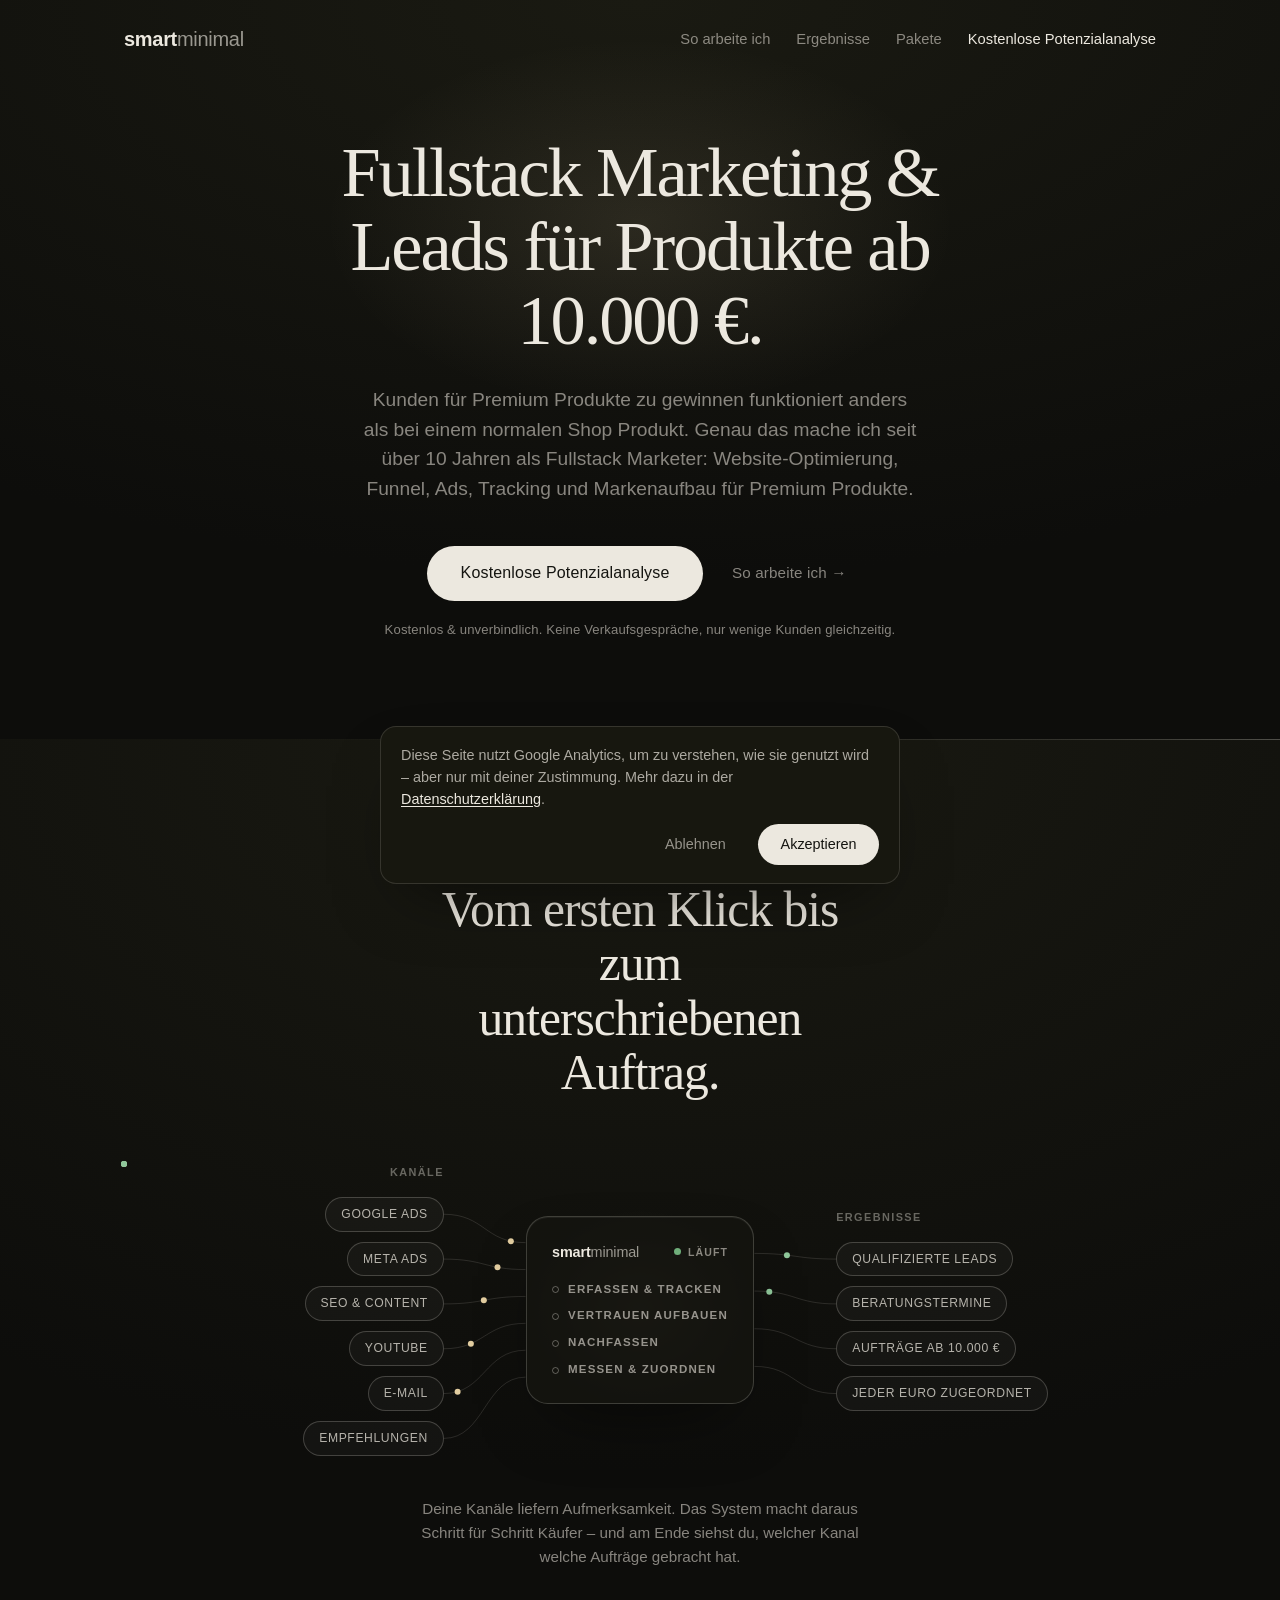
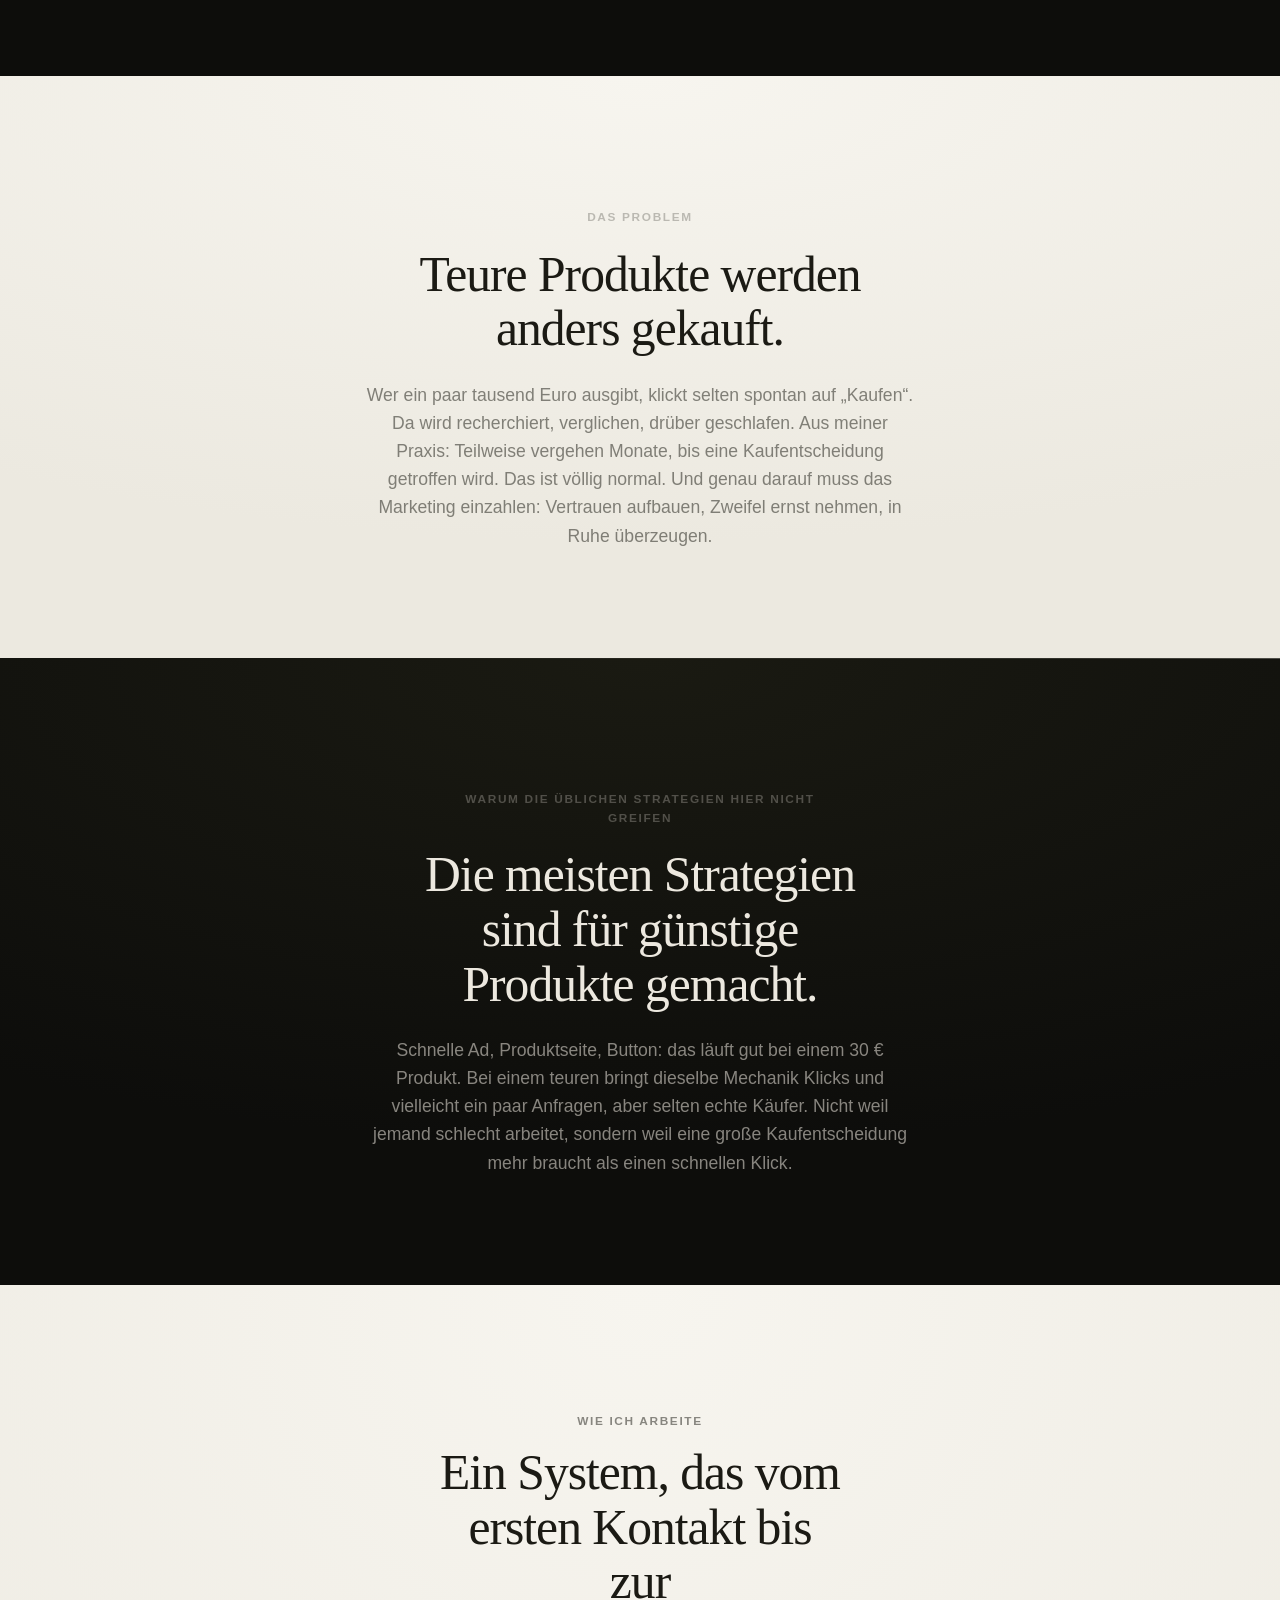
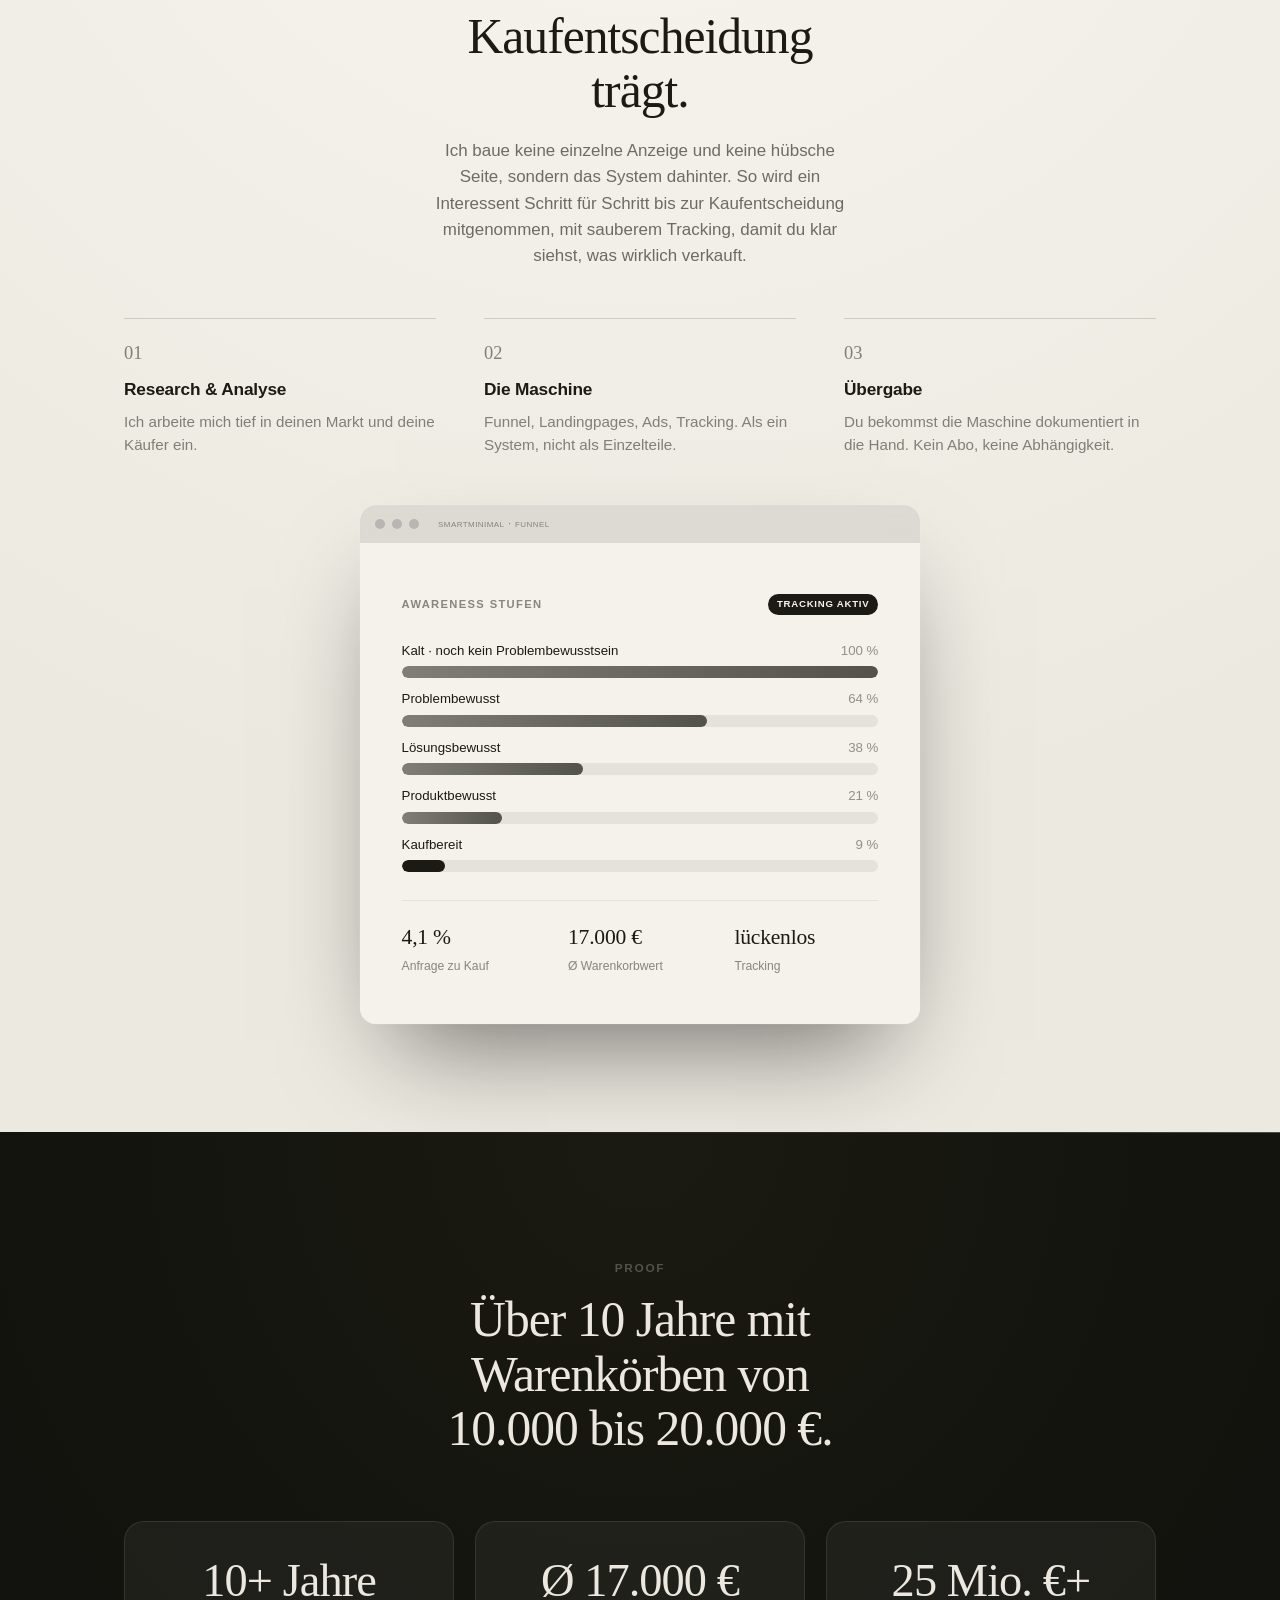
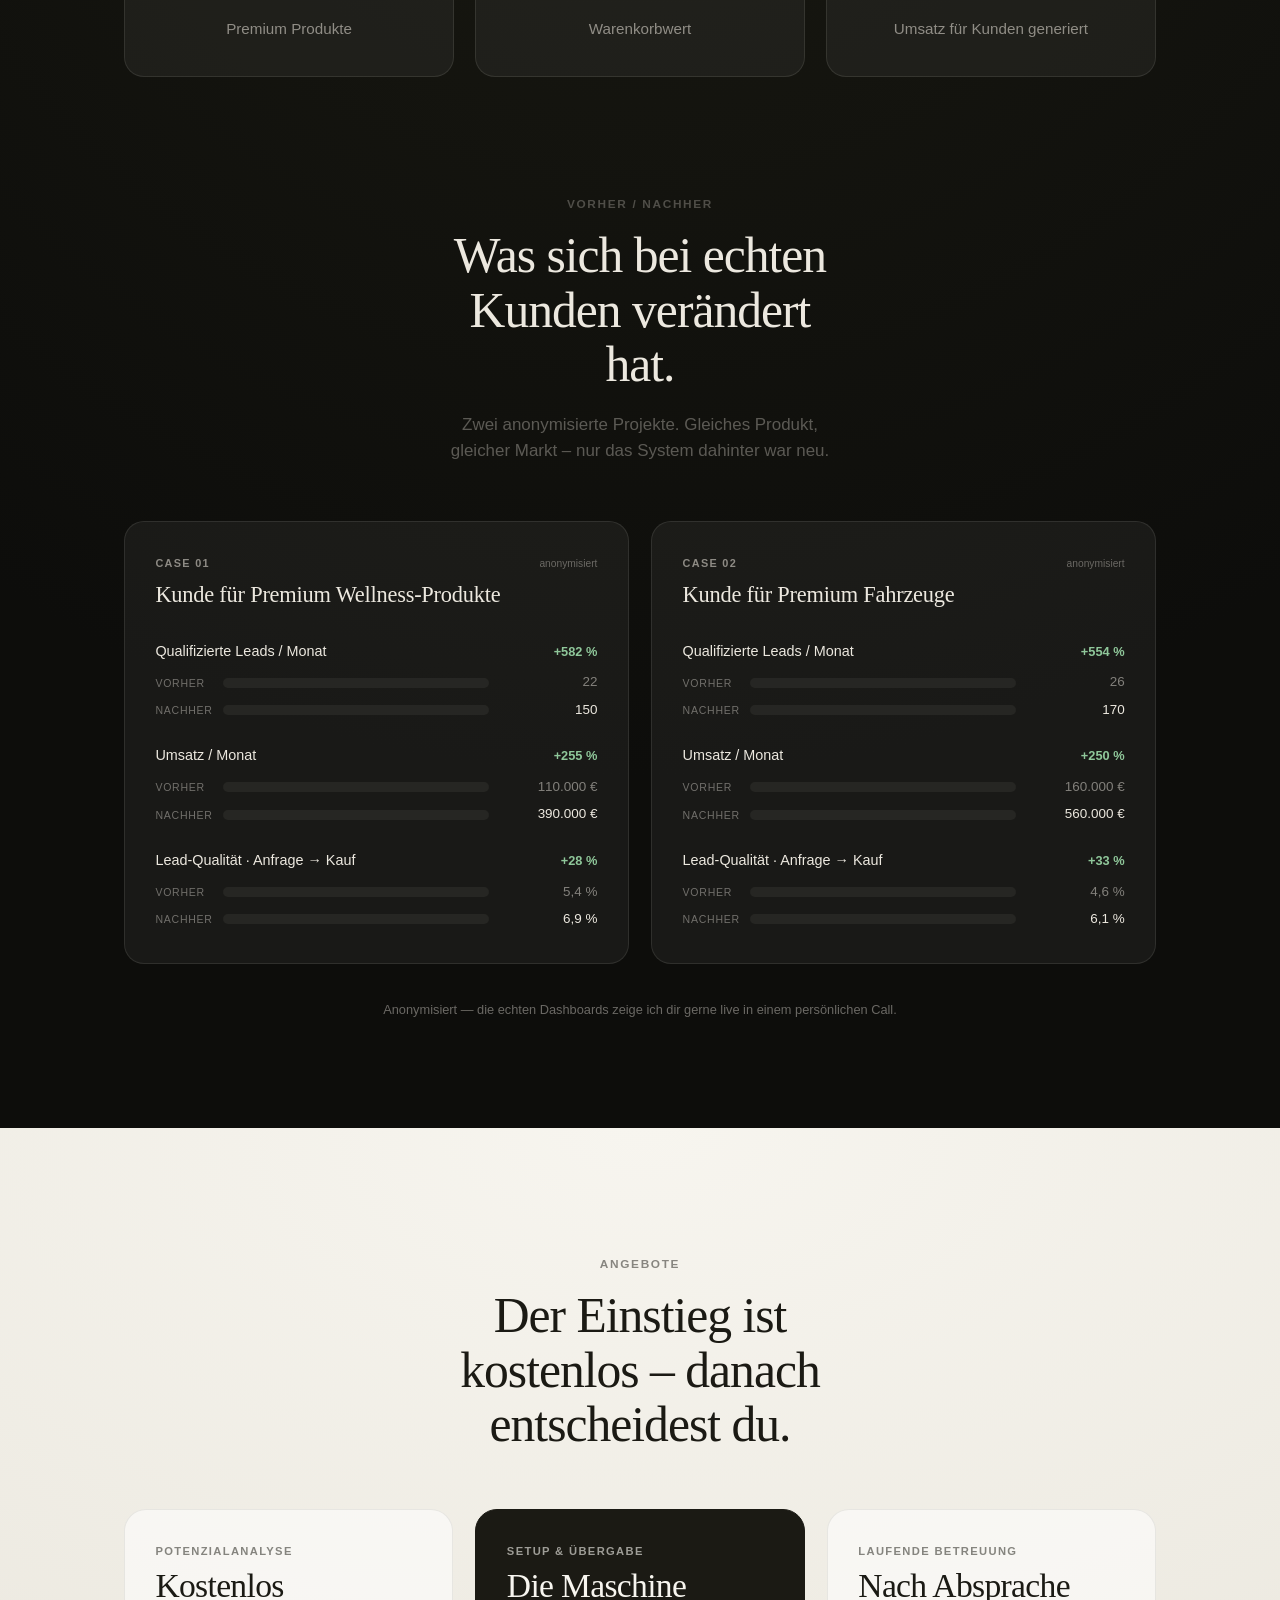
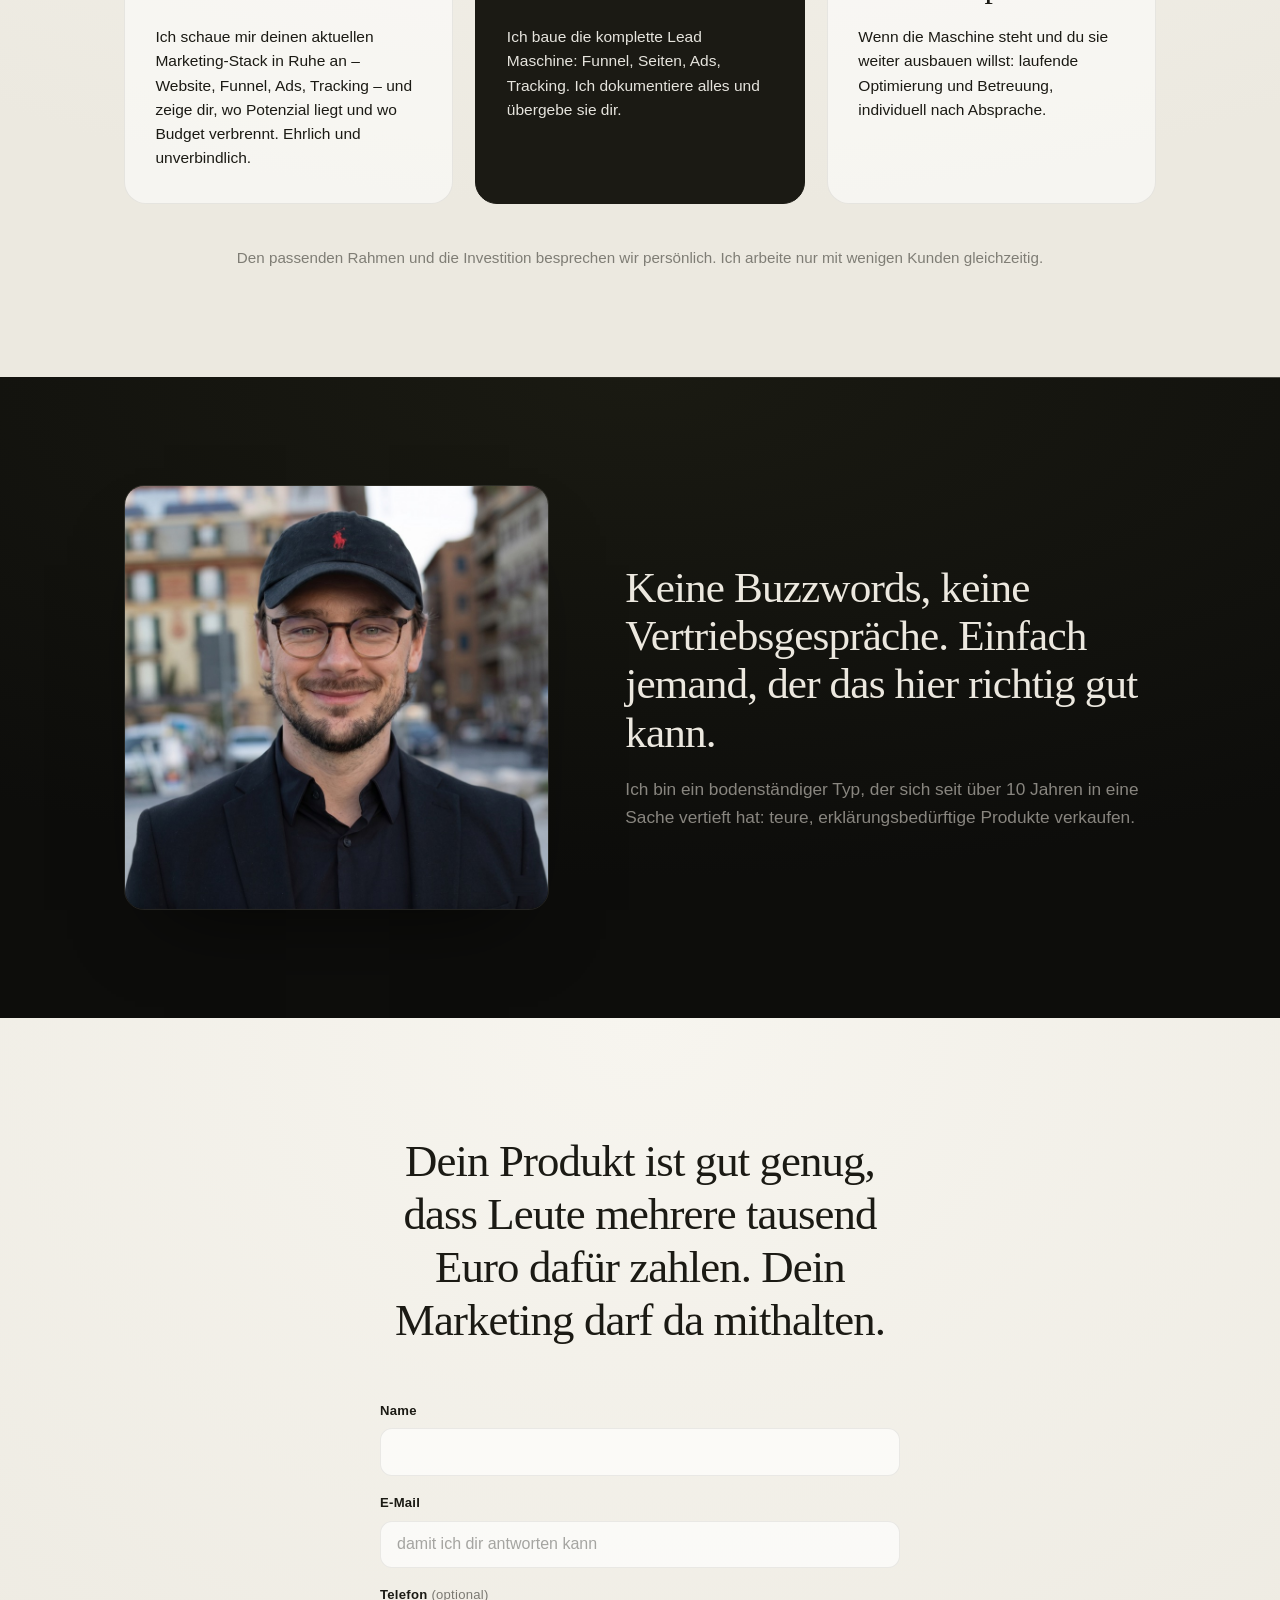
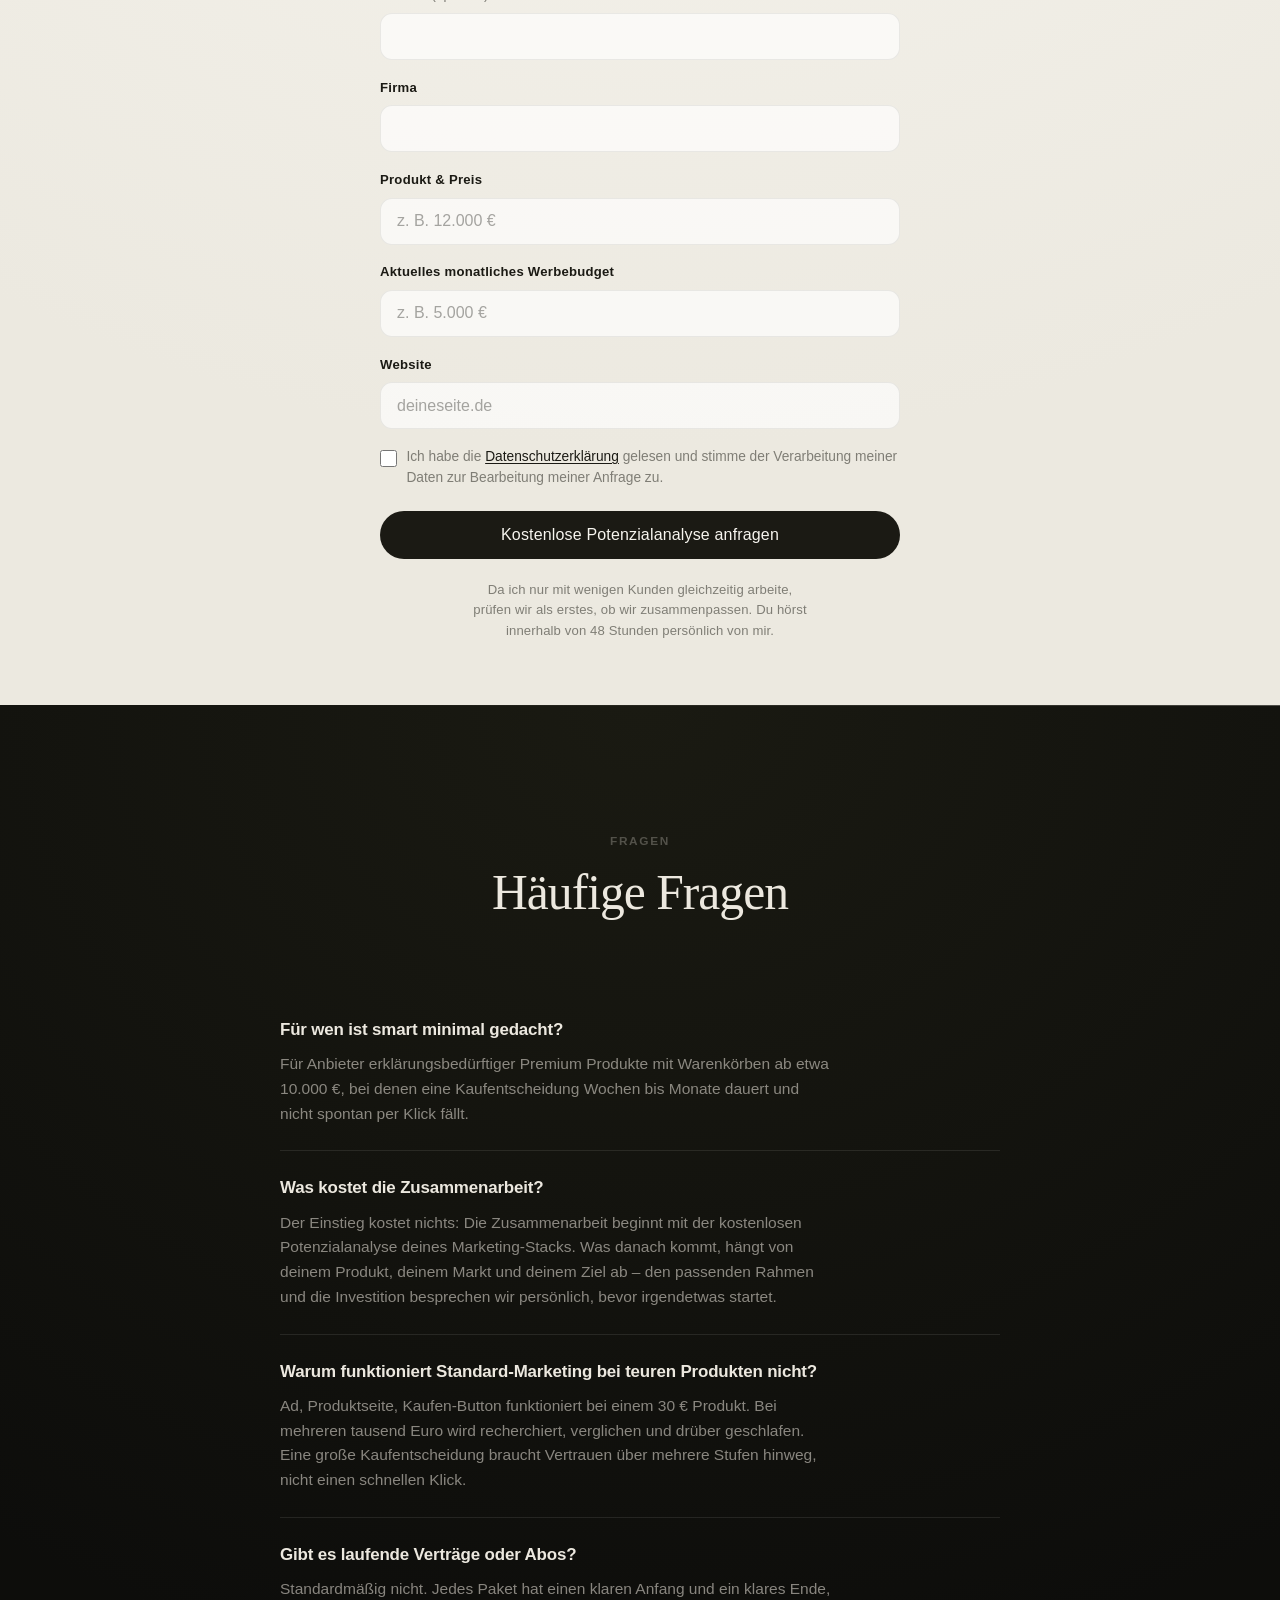
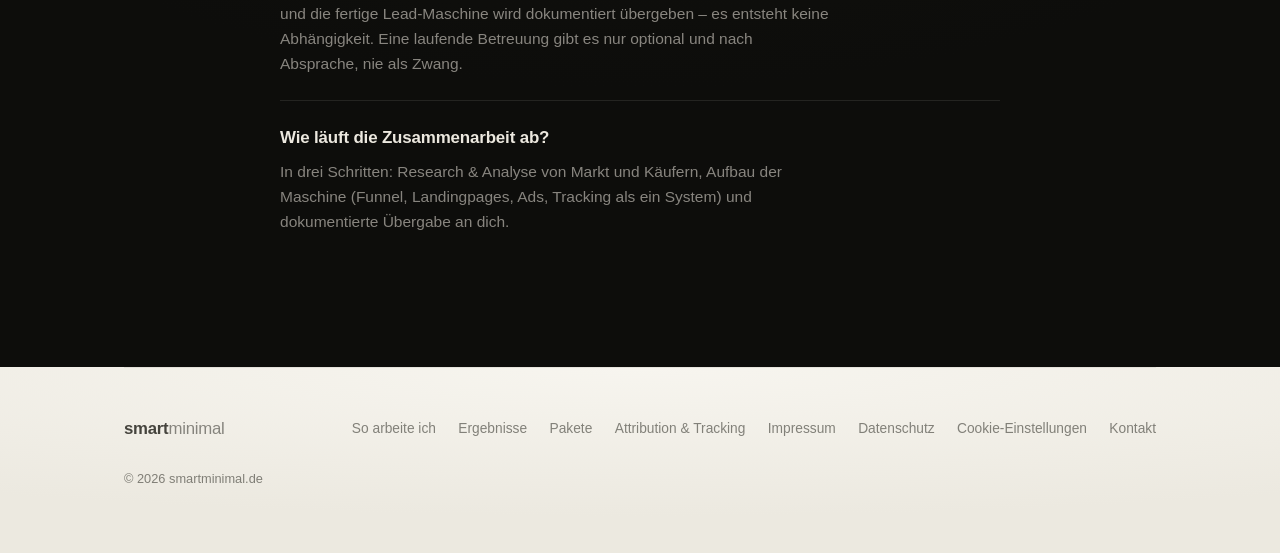
==== commit 91b173d0: "Fluss-Diagramm in eigene Sektion getrennt (Das System) Hero endet nach der CTA-Zeile, das Diagramm b" ====
--- a/index.html
+++ b/index.html
@@ -140,7 +140,7 @@
       .ghost-on-paper:hover { color: var(--p-ink); }
 
       /* ---------- Hero ---------- */
-      .hero { text-align: center; padding: 9vh 0 0; }
+      .hero { text-align: center; padding: 9vh 0 11vh; }
       .hero h1 {
         font-family: var(--serif);
         font-weight: 500;
@@ -452,7 +452,7 @@
       }
 
       /* ---------- Fluss-Diagramm (Kanäle → System → Ergebnisse) ---------- */
-      .flow-wrap { width: 100%; padding-bottom: clamp(4rem, 12vh, 9rem); }
+      .flow-wrap { width: 100%; margin-top: clamp(3rem, 7vh, 4.5rem); padding-bottom: clamp(4rem, 12vh, 9rem); }
       .flow {
         position: relative;
         display: grid;
@@ -672,8 +672,18 @@
           </div>
           <p class="cta-note">Kostenlos &amp; unverbindlich. Keine Verkaufsgespräche, nur wenige Kunden gleichzeitig.</p>
 
-          <div class="hero-mock">
-            <div class="flow-wrap">
+        </header>
+      </div>
+    </div>
+
+    <!-- ===================== 1b · DAS SYSTEM (dark) ===================== -->
+    <div class="band dark" id="system">
+      <div class="inner">
+        <div class="section-head reveal" style="padding-top: 10vh">
+          <p class="sc-eyebrow">Das System</p>
+          <h2>Vom ersten Klick bis zum unterschriebenen Auftrag.</h2>
+        </div>
+        <div class="flow-wrap reveal">
               <div class="flow" id="flow">
                 <div class="flow-col src">
                   <p class="flow-cap">Kanäle</p>
@@ -712,9 +722,7 @@
                 Schritt für Schritt Käufer – und am Ende siehst du, welcher
                 Kanal welche Aufträge gebracht hat.
               </p>
-            </div>
-          </div>
-        </header>
+        </div>
       </div>
     </div>
 
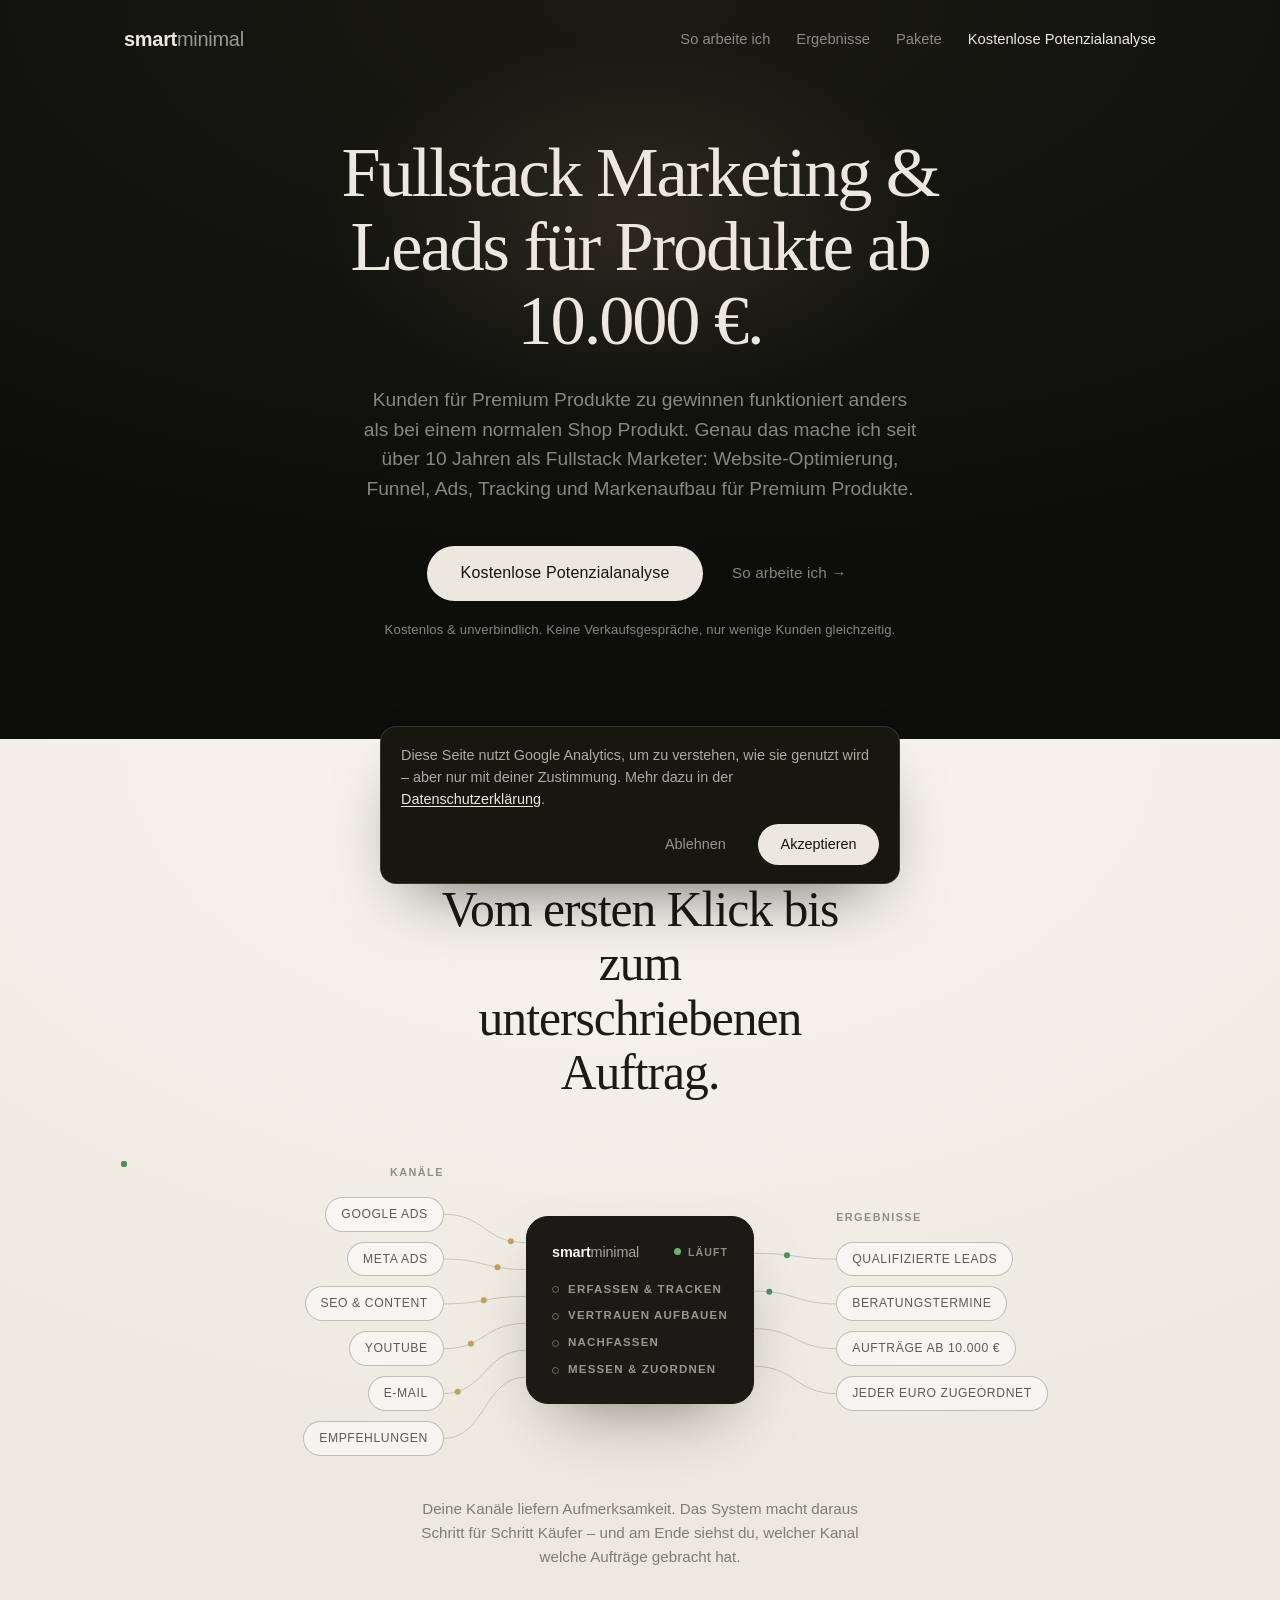
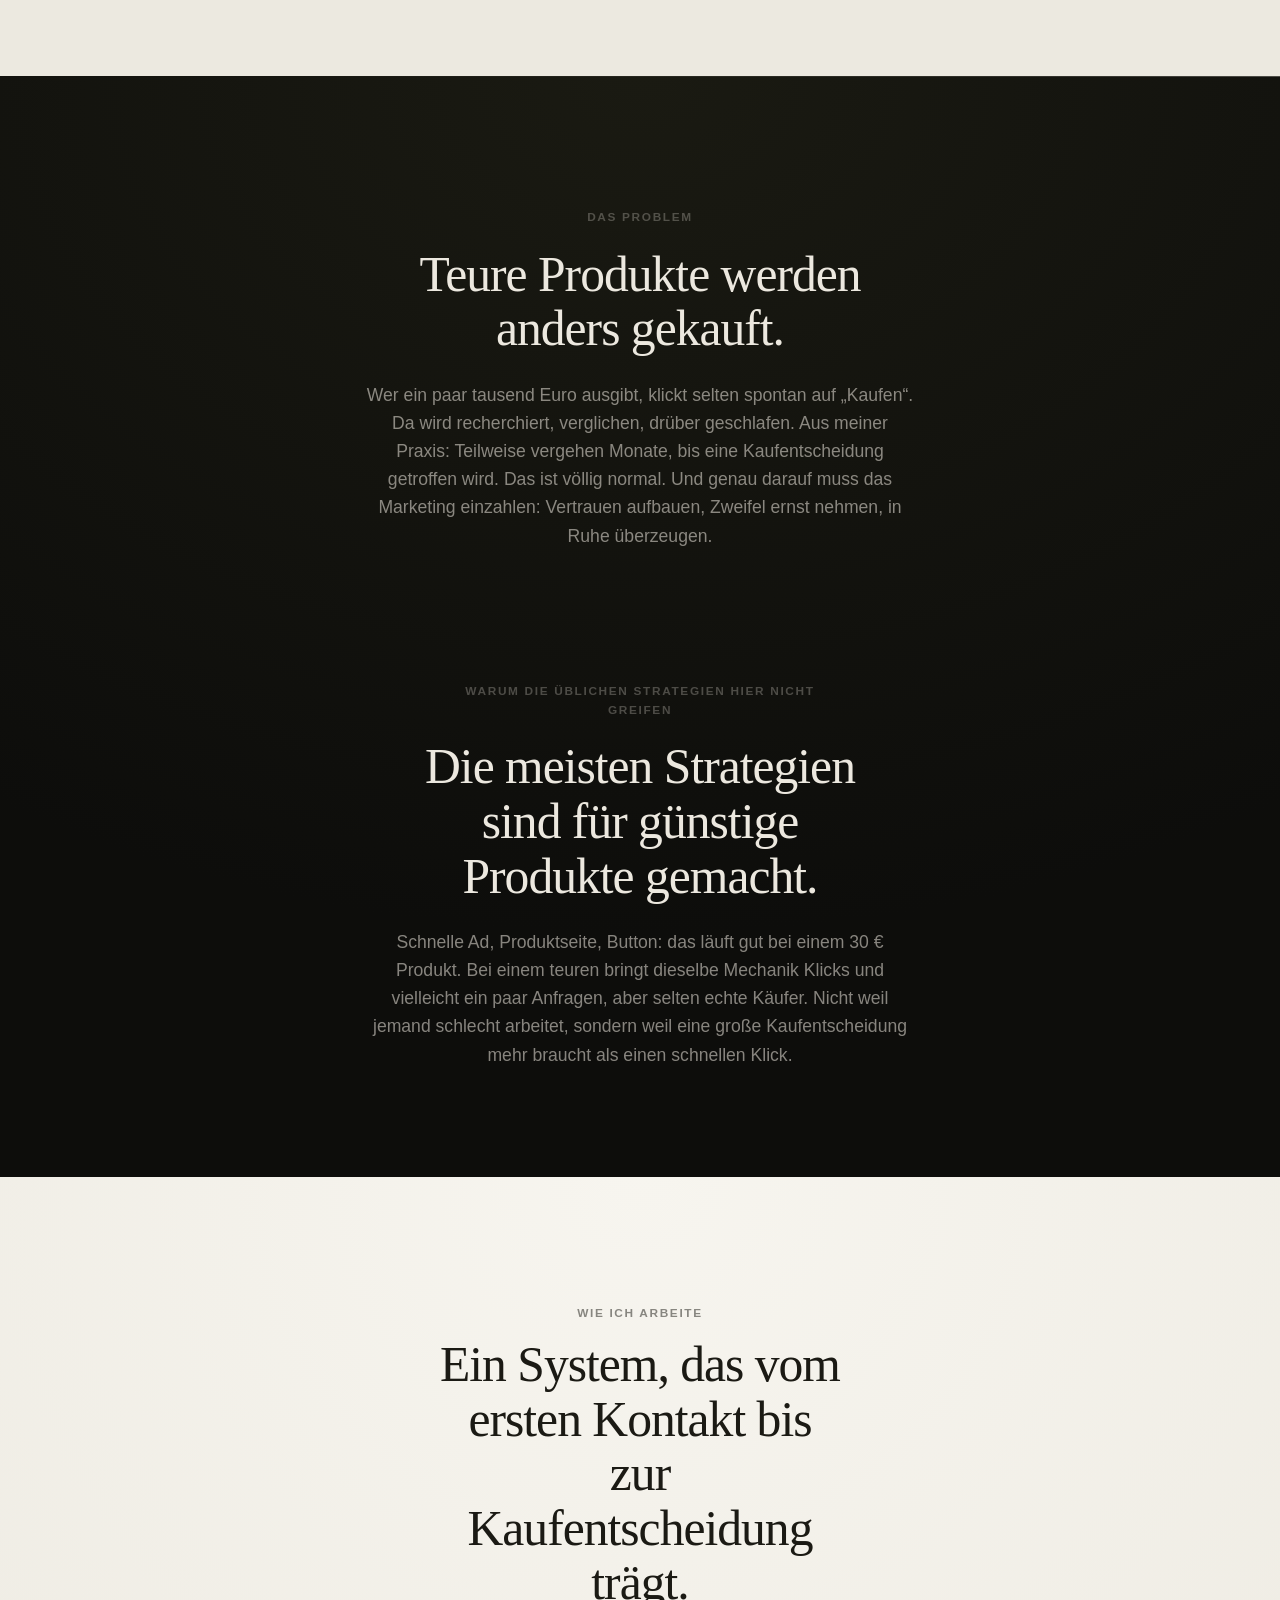
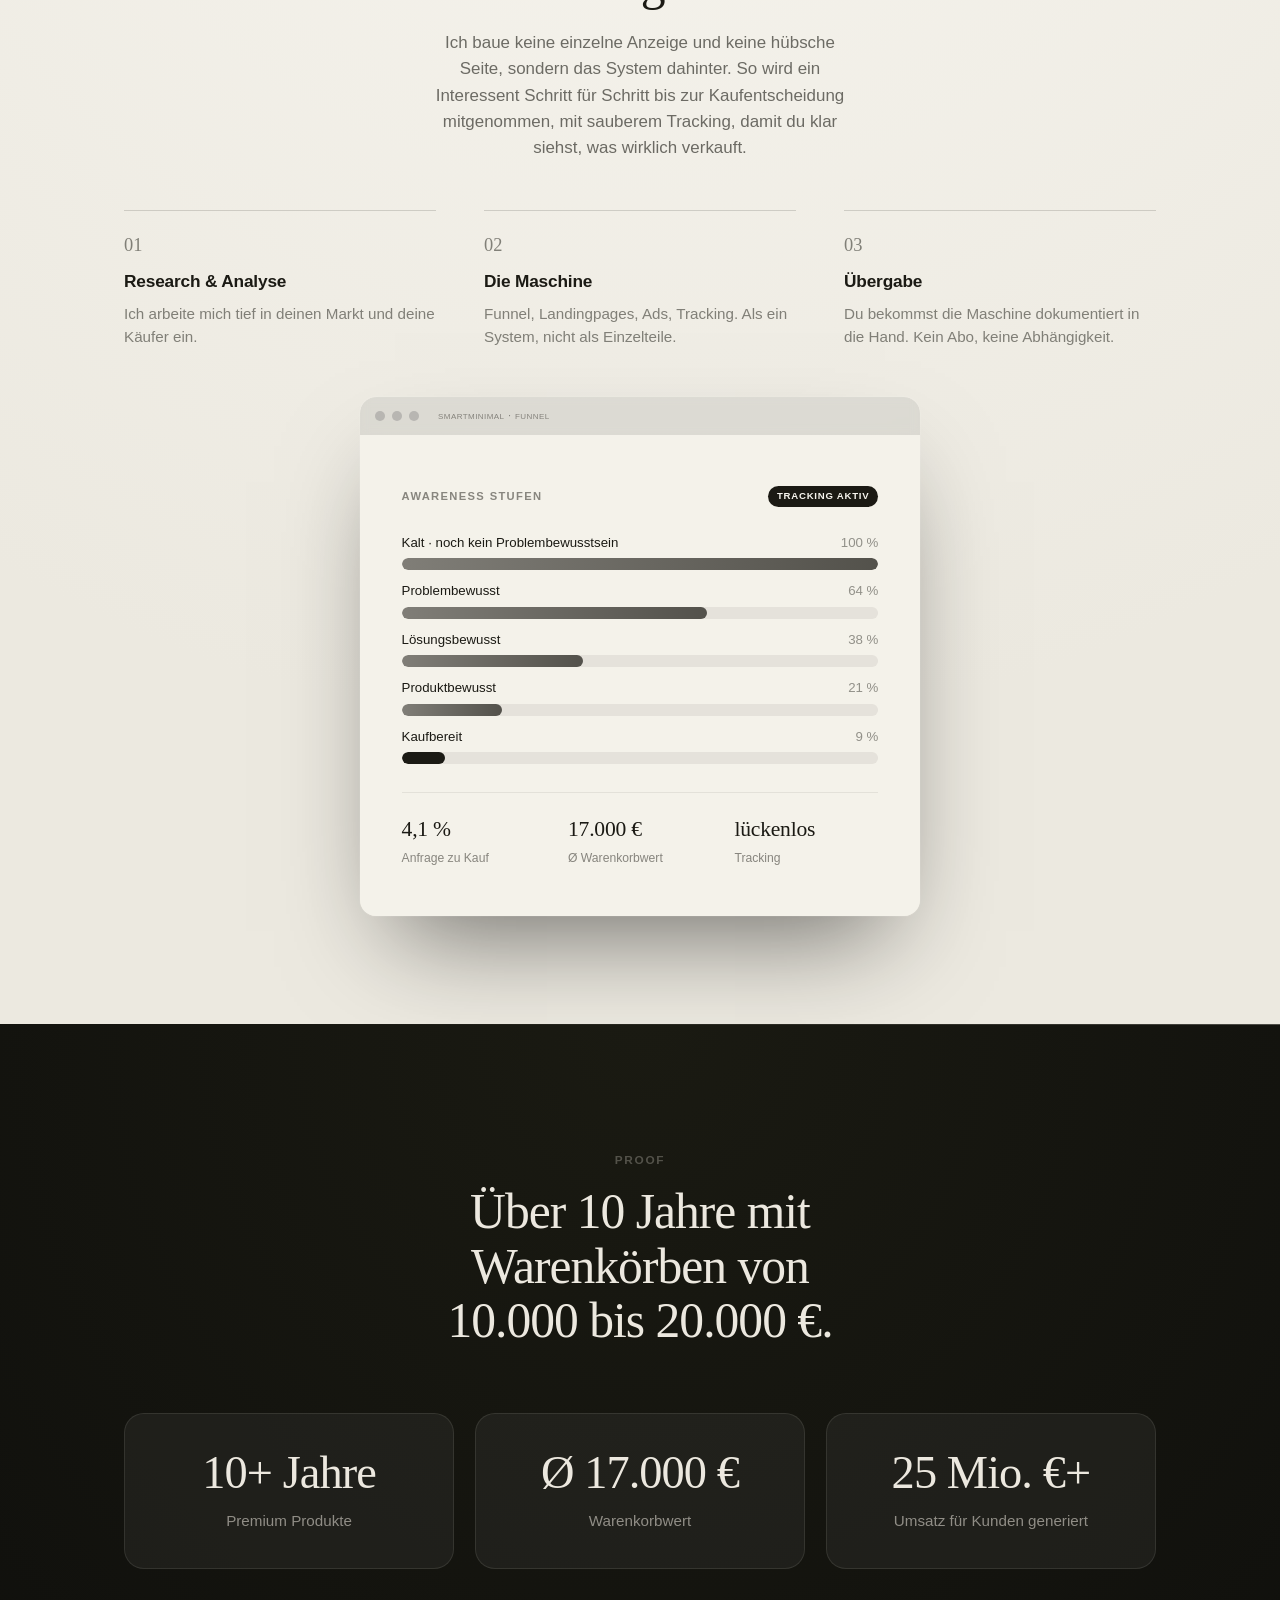
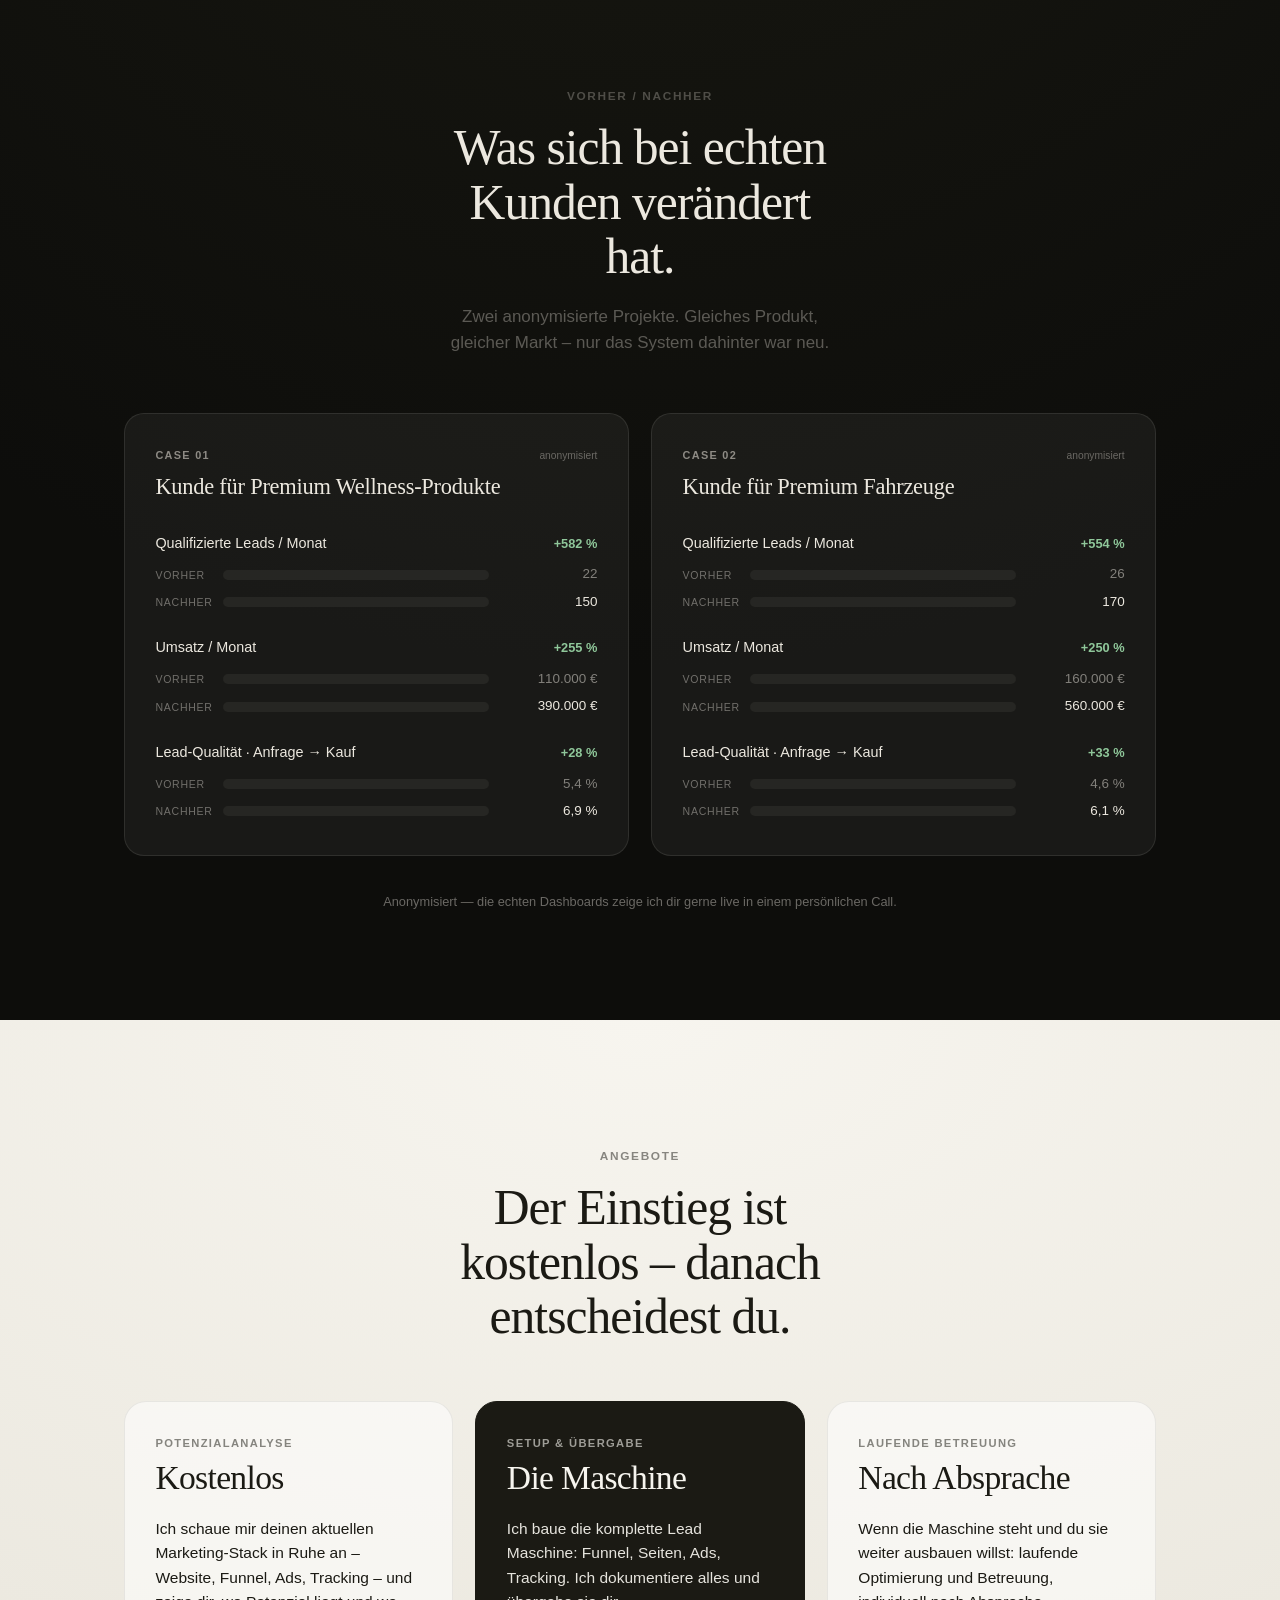
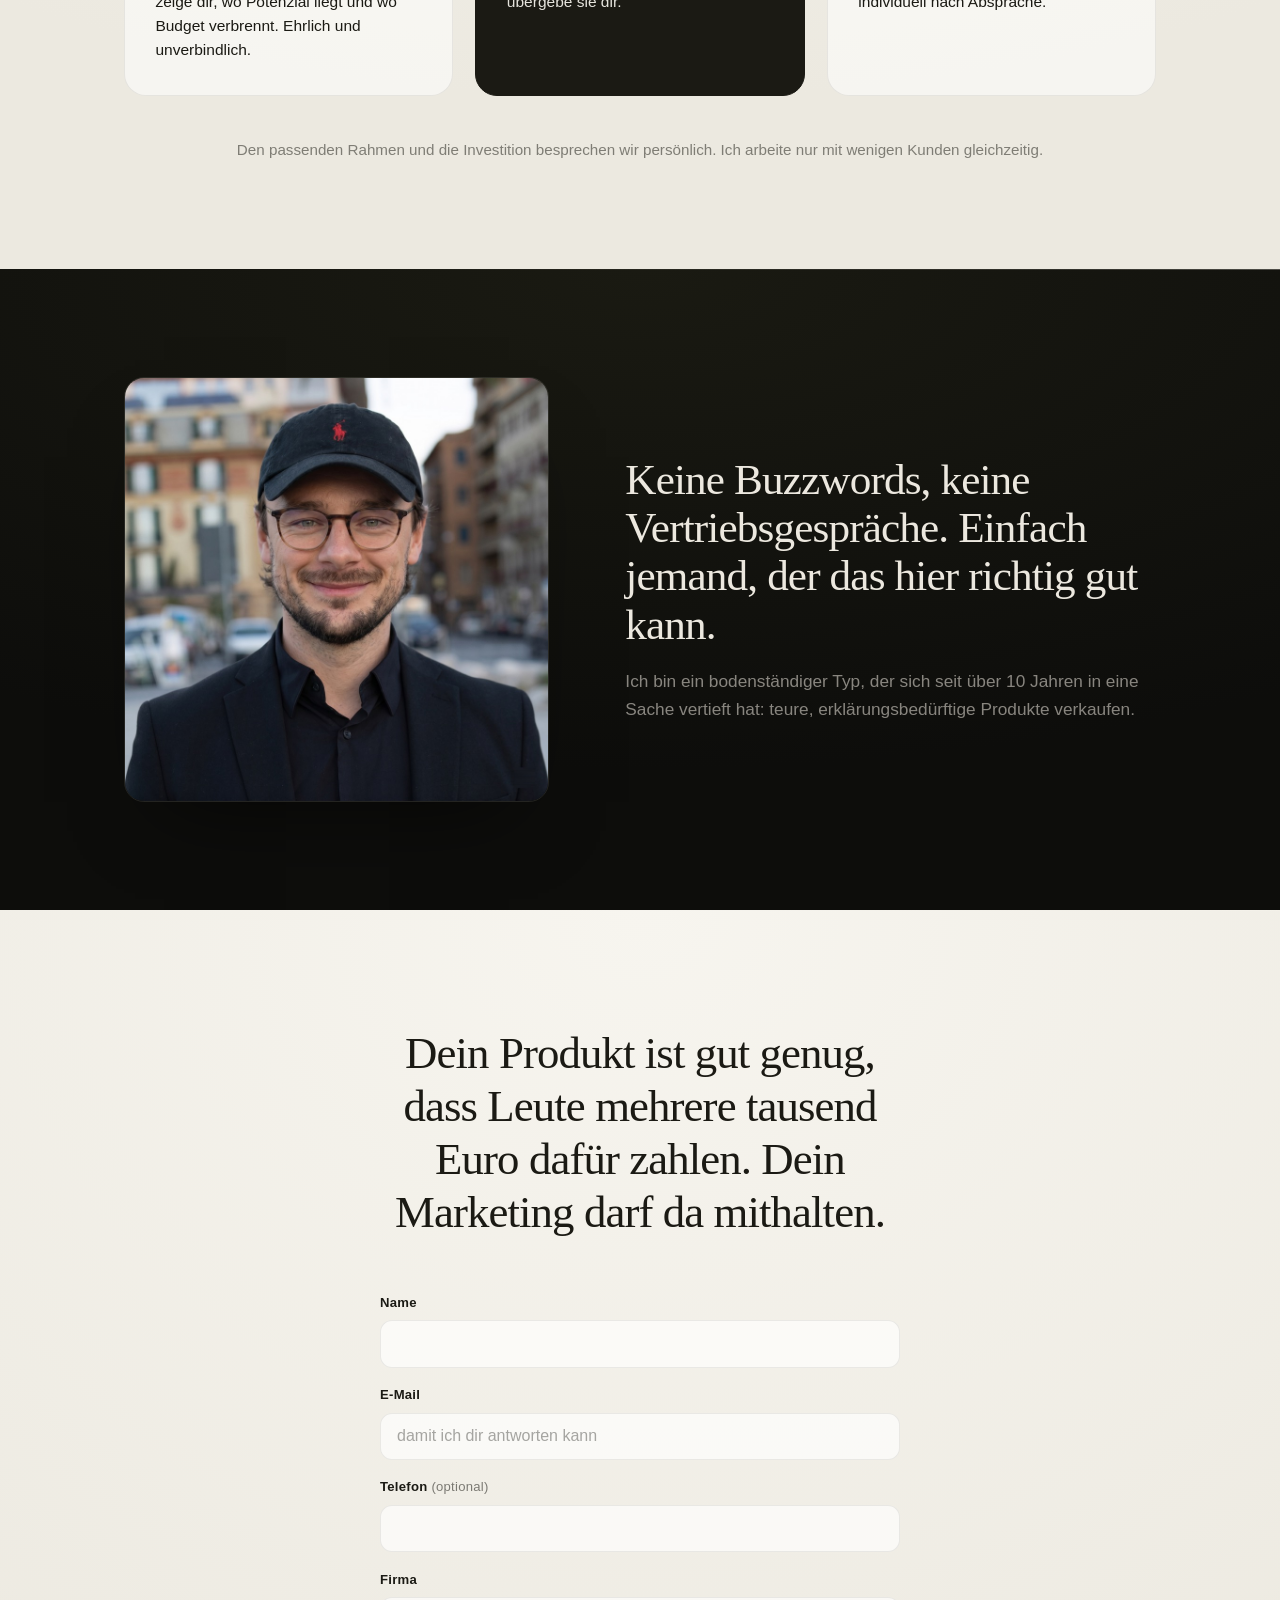
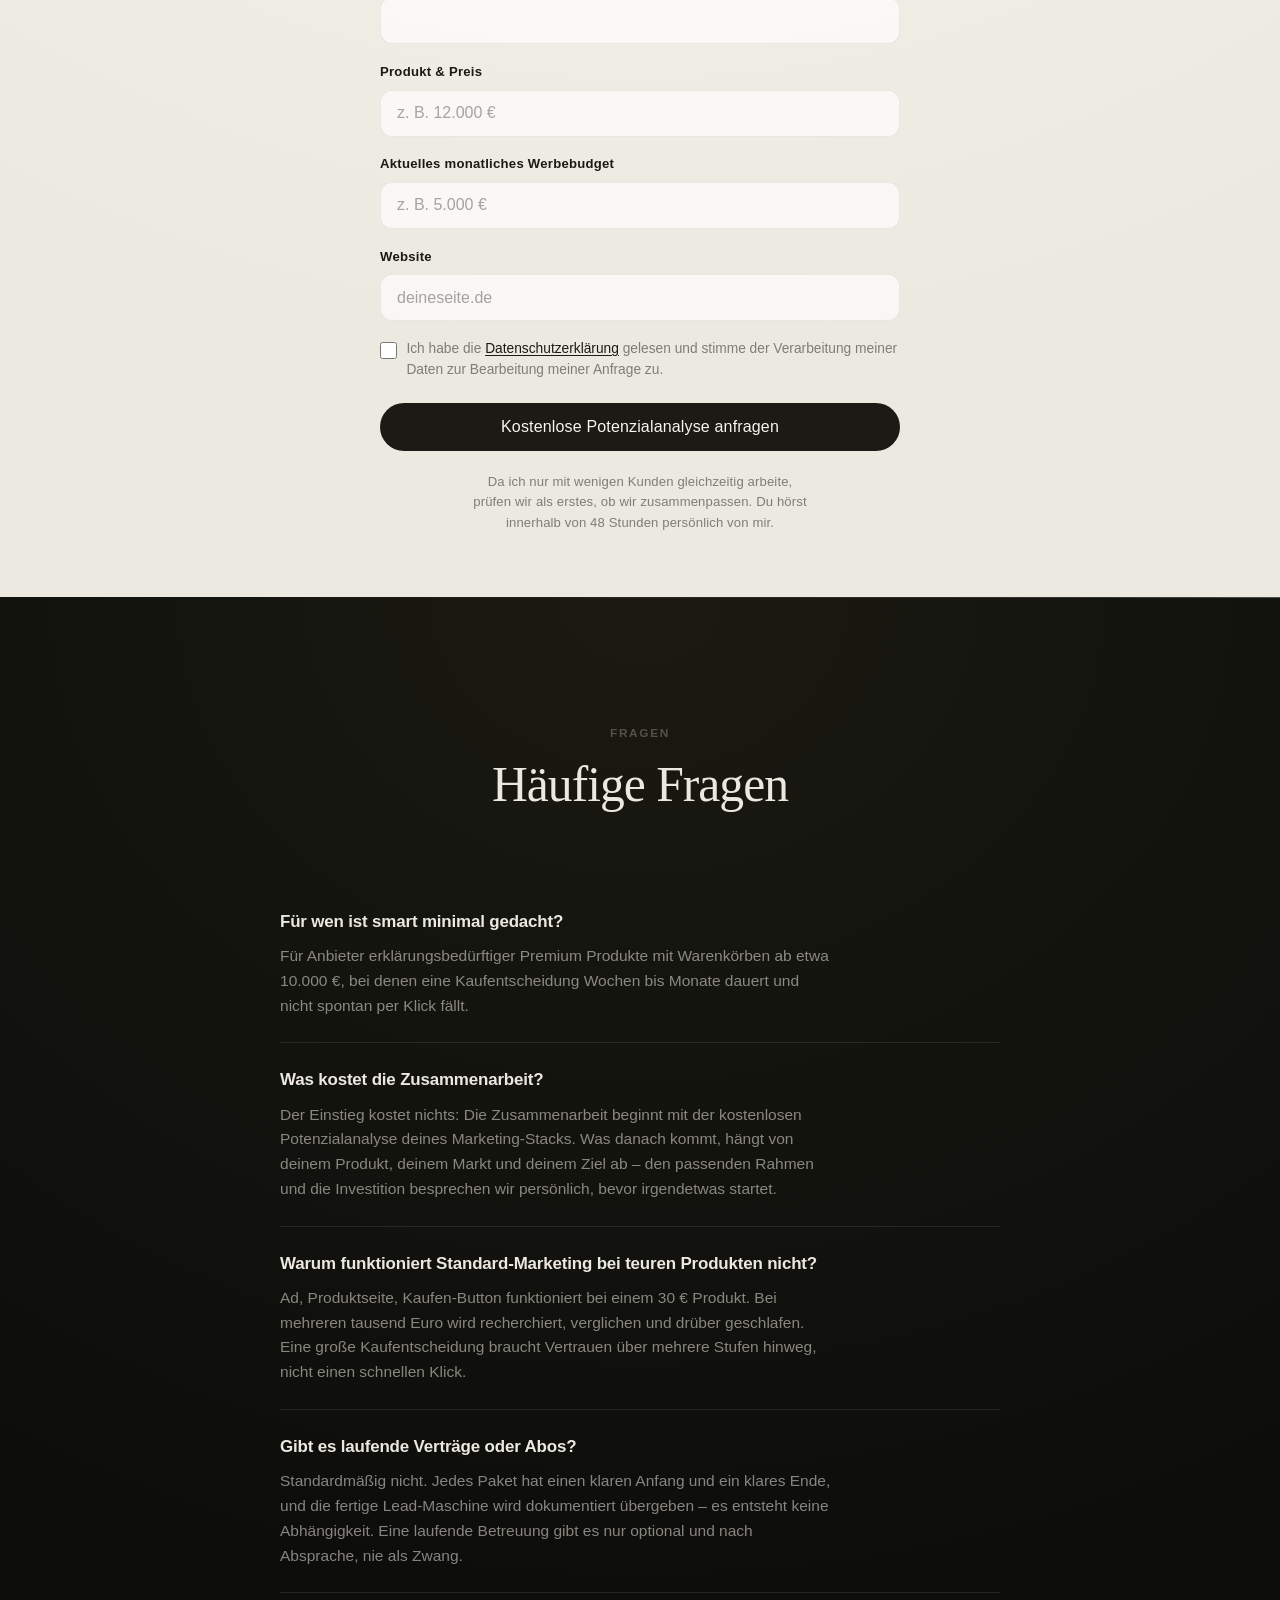
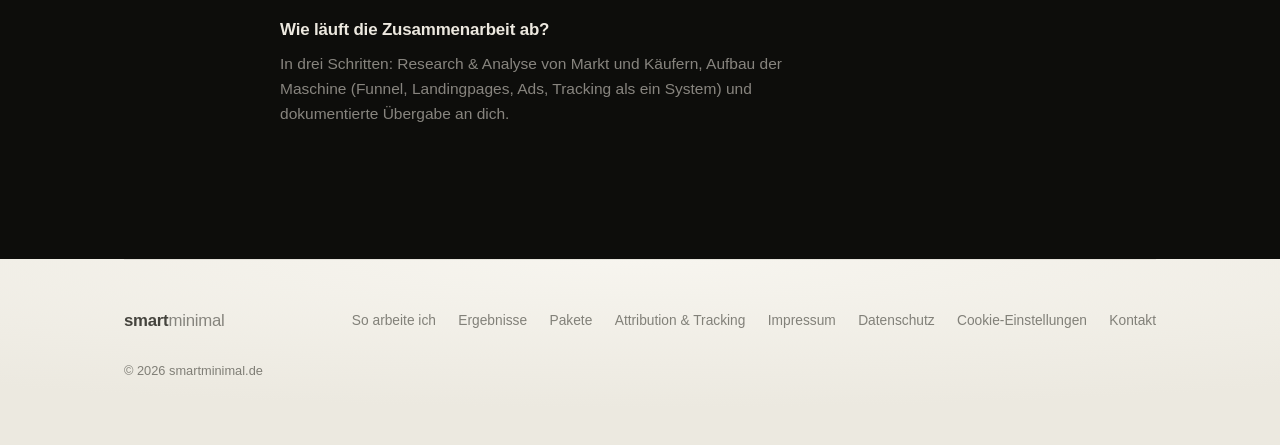
==== commit 7546dc37: "System-Sektion auf helles Band umgestellt, Bandwechsel wiederhergestellt - Fluss-Diagramm liegt jetz" ====
--- a/index.html
+++ b/index.html
@@ -466,32 +466,33 @@
       .flow-col.dst { align-items: flex-start; }
       .flow-cap {
         font-size: 0.68rem; font-weight: 600; text-transform: uppercase;
-        letter-spacing: 0.13em; color: rgba(236, 232, 223, 0.4); margin-bottom: 6px;
+        letter-spacing: 0.13em; color: rgba(27, 26, 20, 0.45); margin-bottom: 6px;
       }
       .fpill {
-        border: 1px solid rgba(236, 232, 223, 0.22);
+        border: 1px solid rgba(27, 26, 20, 0.25);
         border-radius: 999px;
         padding: 7px 15px;
         font-size: 0.76rem; font-weight: 500; letter-spacing: 0.05em; text-transform: uppercase;
-        color: rgba(236, 232, 223, 0.75);
-        background: rgba(255, 255, 255, 0.03);
+        color: rgba(27, 26, 20, 0.7);
+        background: rgba(255, 255, 255, 0.5);
         white-space: nowrap;
       }
       .flow-center { position: relative; z-index: 1; display: flex; justify-content: center; }
       .machine {
         position: relative;
-        border: 1px solid rgba(236, 232, 223, 0.2);
+        color: #f7f5ef;
+        border: 1px solid #1b1a14;
         border-radius: 22px;
         padding: 1.5rem 1.6rem;
-        background: rgba(20, 20, 16, 0.85);
-        box-shadow: 0 30px 70px -30px rgba(0, 0, 0, 0.6), inset 0 1px 0 rgba(255, 255, 255, 0.06);
+        background: #1b1a14;
+        box-shadow: 0 30px 70px -30px rgba(27, 26, 20, 0.55);
       }
       .machine::before {
         content: "";
         position: absolute;
         inset: -50px;
         z-index: -1;
-        background: radial-gradient(50% 50% at 50% 50%, rgba(226, 205, 160, 0.14), transparent 70%);
+        background: radial-gradient(50% 50% at 50% 50%, rgba(201, 163, 95, 0.28), transparent 70%);
         animation: breathe2 7s ease-in-out infinite alternate;
         pointer-events: none;
       }
@@ -518,7 +519,8 @@
         0%, 18%, 100% { background: transparent; border-color: rgba(236, 232, 223, 0.35); box-shadow: none; }
         6%, 12% { background: #8fc79a; border-color: #8fc79a; box-shadow: 0 0 10px rgba(143, 199, 154, 0.55); }
       }
-      .flow-note { text-align: center; margin: 2.6rem auto 0; max-width: 52ch; font-size: 0.95rem; color: var(--d-muted); }
+      .flow-note { text-align: center; margin: 2.6rem auto 0; max-width: 52ch; font-size: 0.95rem; color: var(--p-muted); }
+      .statement + .statement { padding-top: 0; }
       @media (max-width: 760px) {
         .flow { grid-template-columns: 1fr; gap: 2.4rem; justify-items: center; }
         .flow-col.src, .flow-col.dst { flex-direction: row; flex-wrap: wrap; justify-content: center; align-items: center; gap: 8px; }
@@ -676,8 +678,8 @@
       </div>
     </div>
 
-    <!-- ===================== 1b · DAS SYSTEM (dark) ===================== -->
-    <div class="band dark" id="system">
+    <!-- ===================== 1b · DAS SYSTEM (paper) ===================== -->
+    <div class="band paper" id="system">
       <div class="inner">
         <div class="section-head reveal" style="padding-top: 10vh">
           <p class="sc-eyebrow">Das System</p>
@@ -726,8 +728,8 @@
       </div>
     </div>
 
-    <!-- ===================== 2 · DAS PROBLEM (paper) ===================== -->
-    <div class="band paper">
+    <!-- ===================== 2 · DAS PROBLEM + STRATEGIEN (dark) ===================== -->
+    <div class="band dark">
       <div class="inner">
         <div class="statement reveal">
           <p class="sc-eyebrow">Das Problem</p>
@@ -740,12 +742,7 @@
             Vertrauen aufbauen, Zweifel ernst nehmen, in Ruhe überzeugen.
           </p>
         </div>
-      </div>
-    </div>
-
-    <!-- ===================== 3 · WARUM STRATEGIEN NICHT GREIFEN (dark) ===================== -->
-    <div class="band dark">
-      <div class="inner">
+
         <div class="statement reveal">
           <p class="sc-eyebrow">Warum die üblichen Strategien hier nicht greifen</p>
           <h2>Die meisten Strategien sind für günstige Produkte gemacht.</h2>
@@ -1118,7 +1115,7 @@
             var el = document.createElementNS(NS, "path");
             el.setAttribute("d", d);
             el.setAttribute("fill", "none");
-            el.setAttribute("stroke", "rgba(236, 232, 223, 0.13)");
+            el.setAttribute("stroke", "rgba(27, 26, 20, 0.18)");
             el.setAttribute("stroke-width", "1");
             el.id = "flowpath" + (pid++);
             svg.appendChild(el);
@@ -1155,7 +1152,7 @@
               p1 = rel(r.right, r.top + r.height / 2);
               p2 = rel(m.left, m.top + ((i + 1) / (srcs.length + 1)) * m.height);
             }
-            addDot(addPath(p1, p2, !vertical), "#e2cda0", 3.2, i * 0.55);
+            addDot(addPath(p1, p2, !vertical), "#c2a05e", 3.2, i * 0.55);
           });
           dsts.forEach(function (pill, i) {
             var r = pill.getBoundingClientRect();
@@ -1167,7 +1164,7 @@
               p1 = rel(m.right, m.top + ((i + 1) / (dsts.length + 1)) * m.height);
               p2 = rel(r.left, r.top + r.height / 2);
             }
-            addDot(addPath(p1, p2, !vertical), "#8fc79a", 3.2, 1.4 + i * 0.7);
+            addDot(addPath(p1, p2, !vertical), "#4f8f5f", 3.2, 1.4 + i * 0.7);
           });
         }
 
